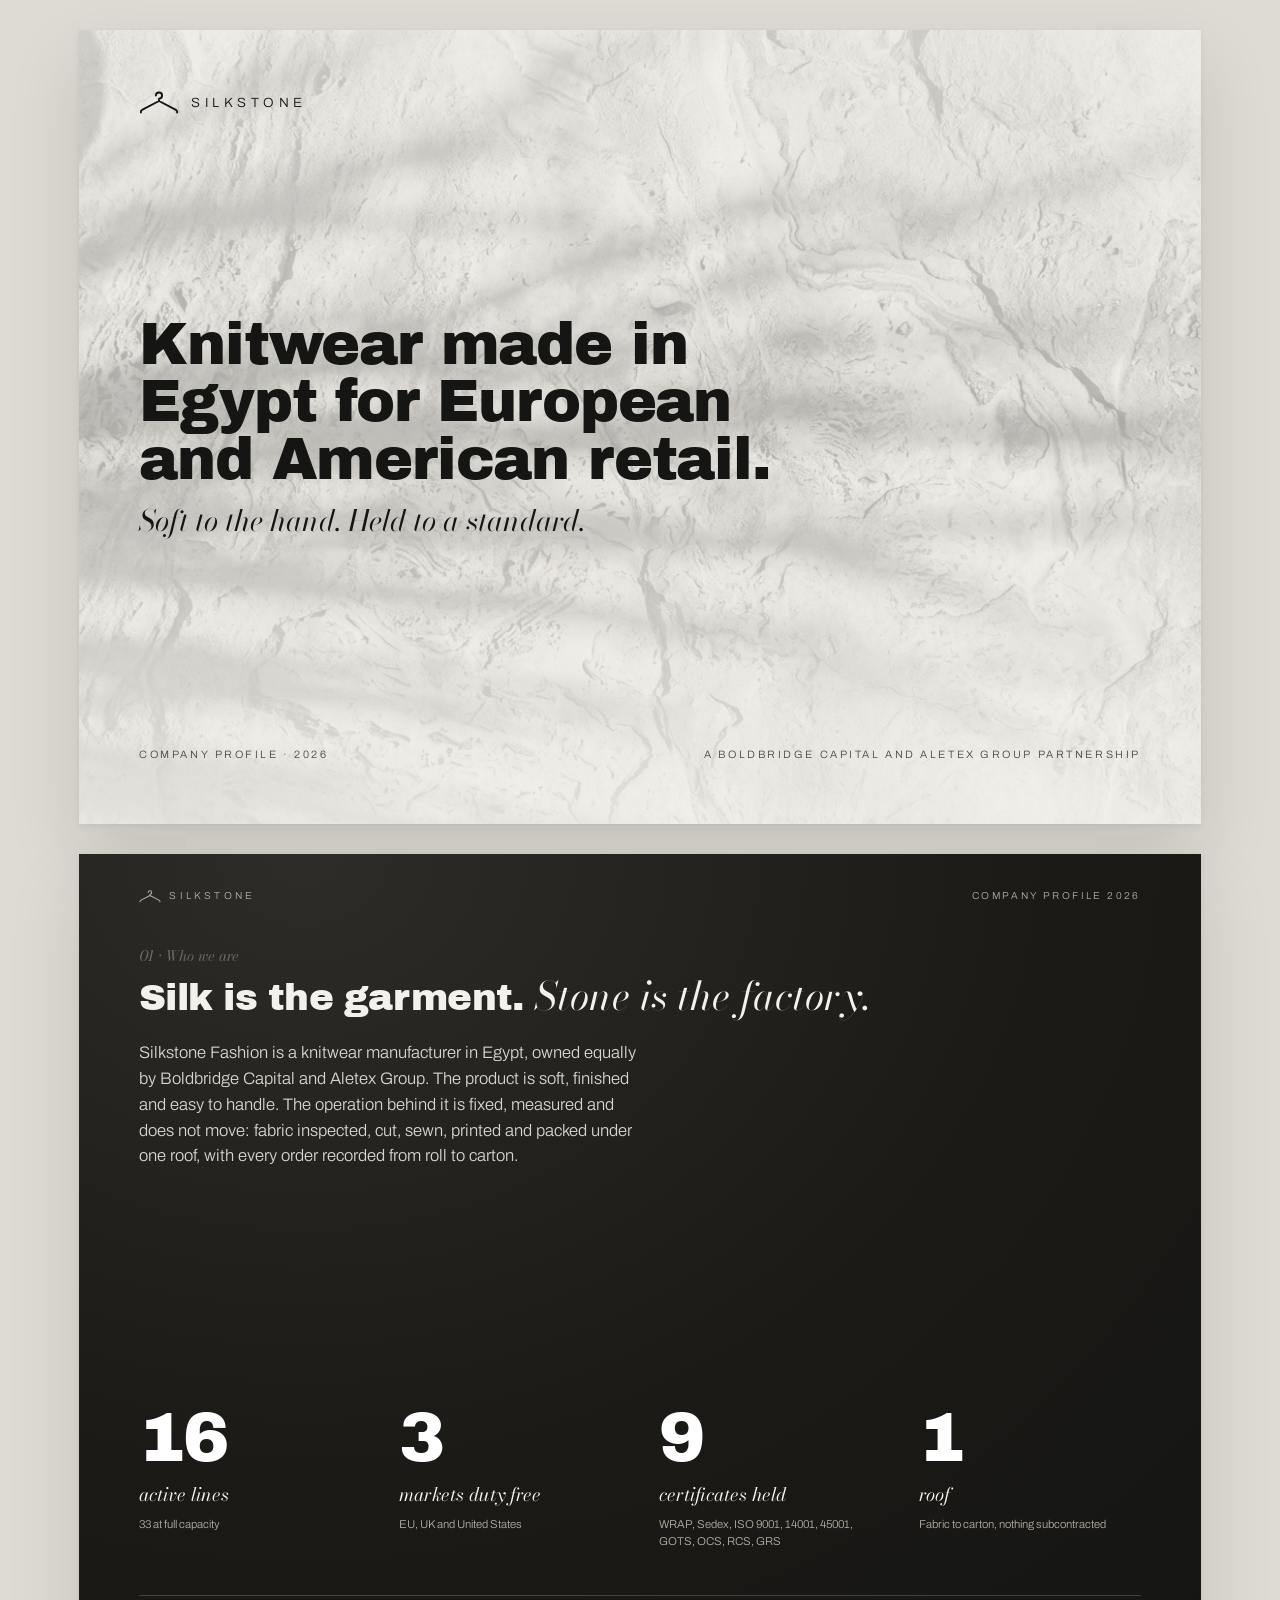
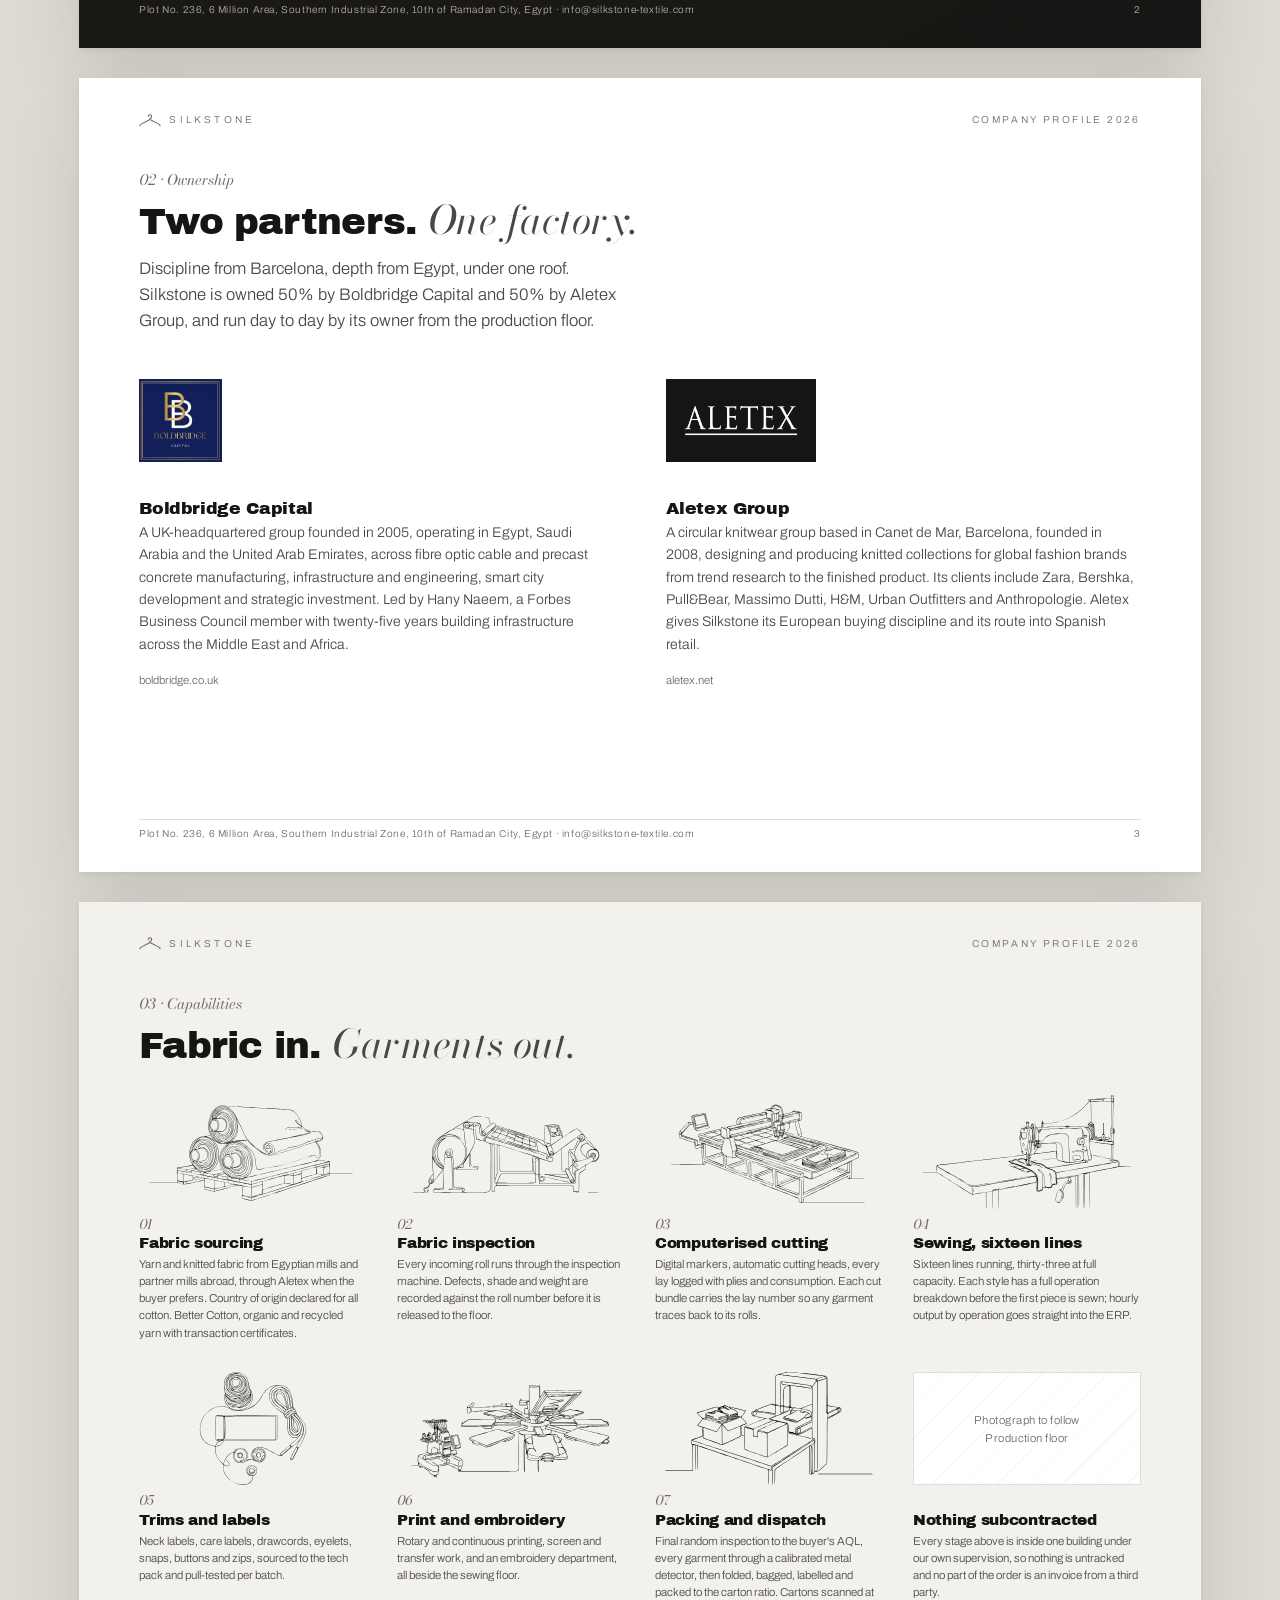
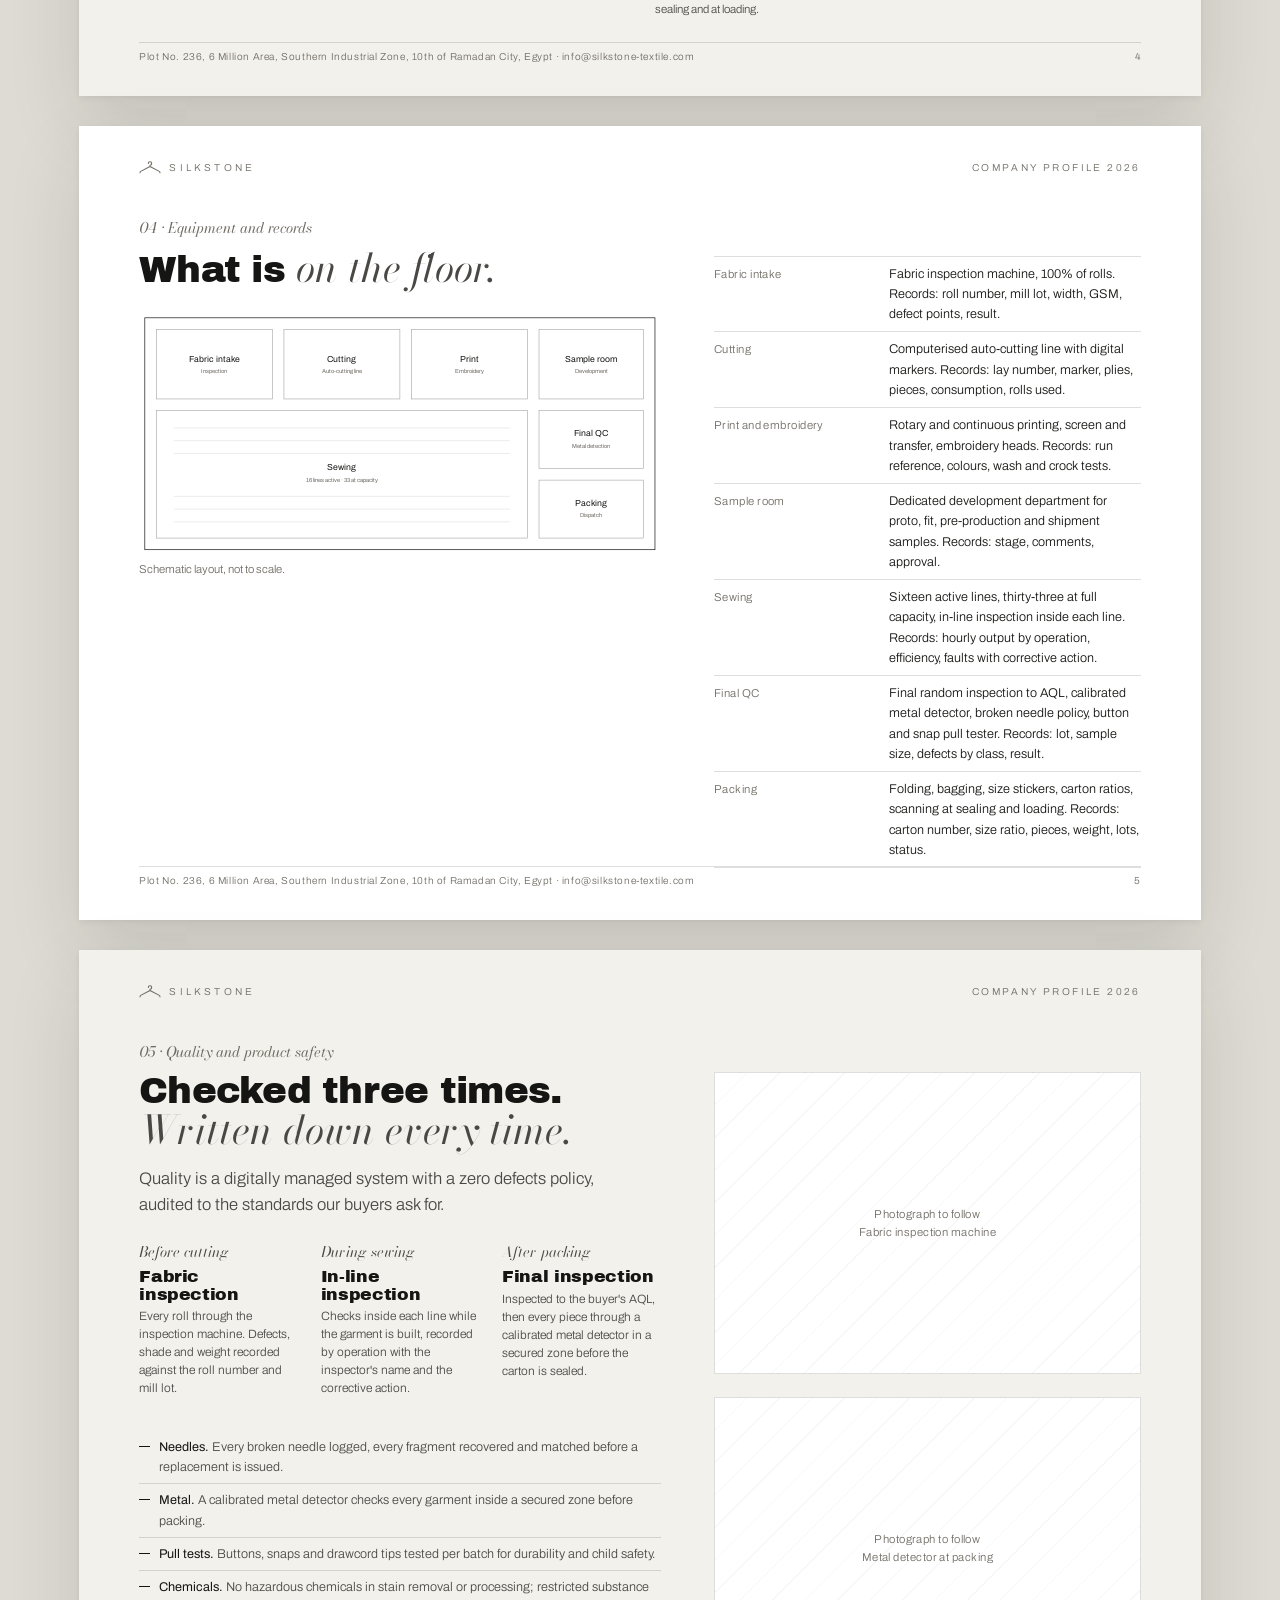
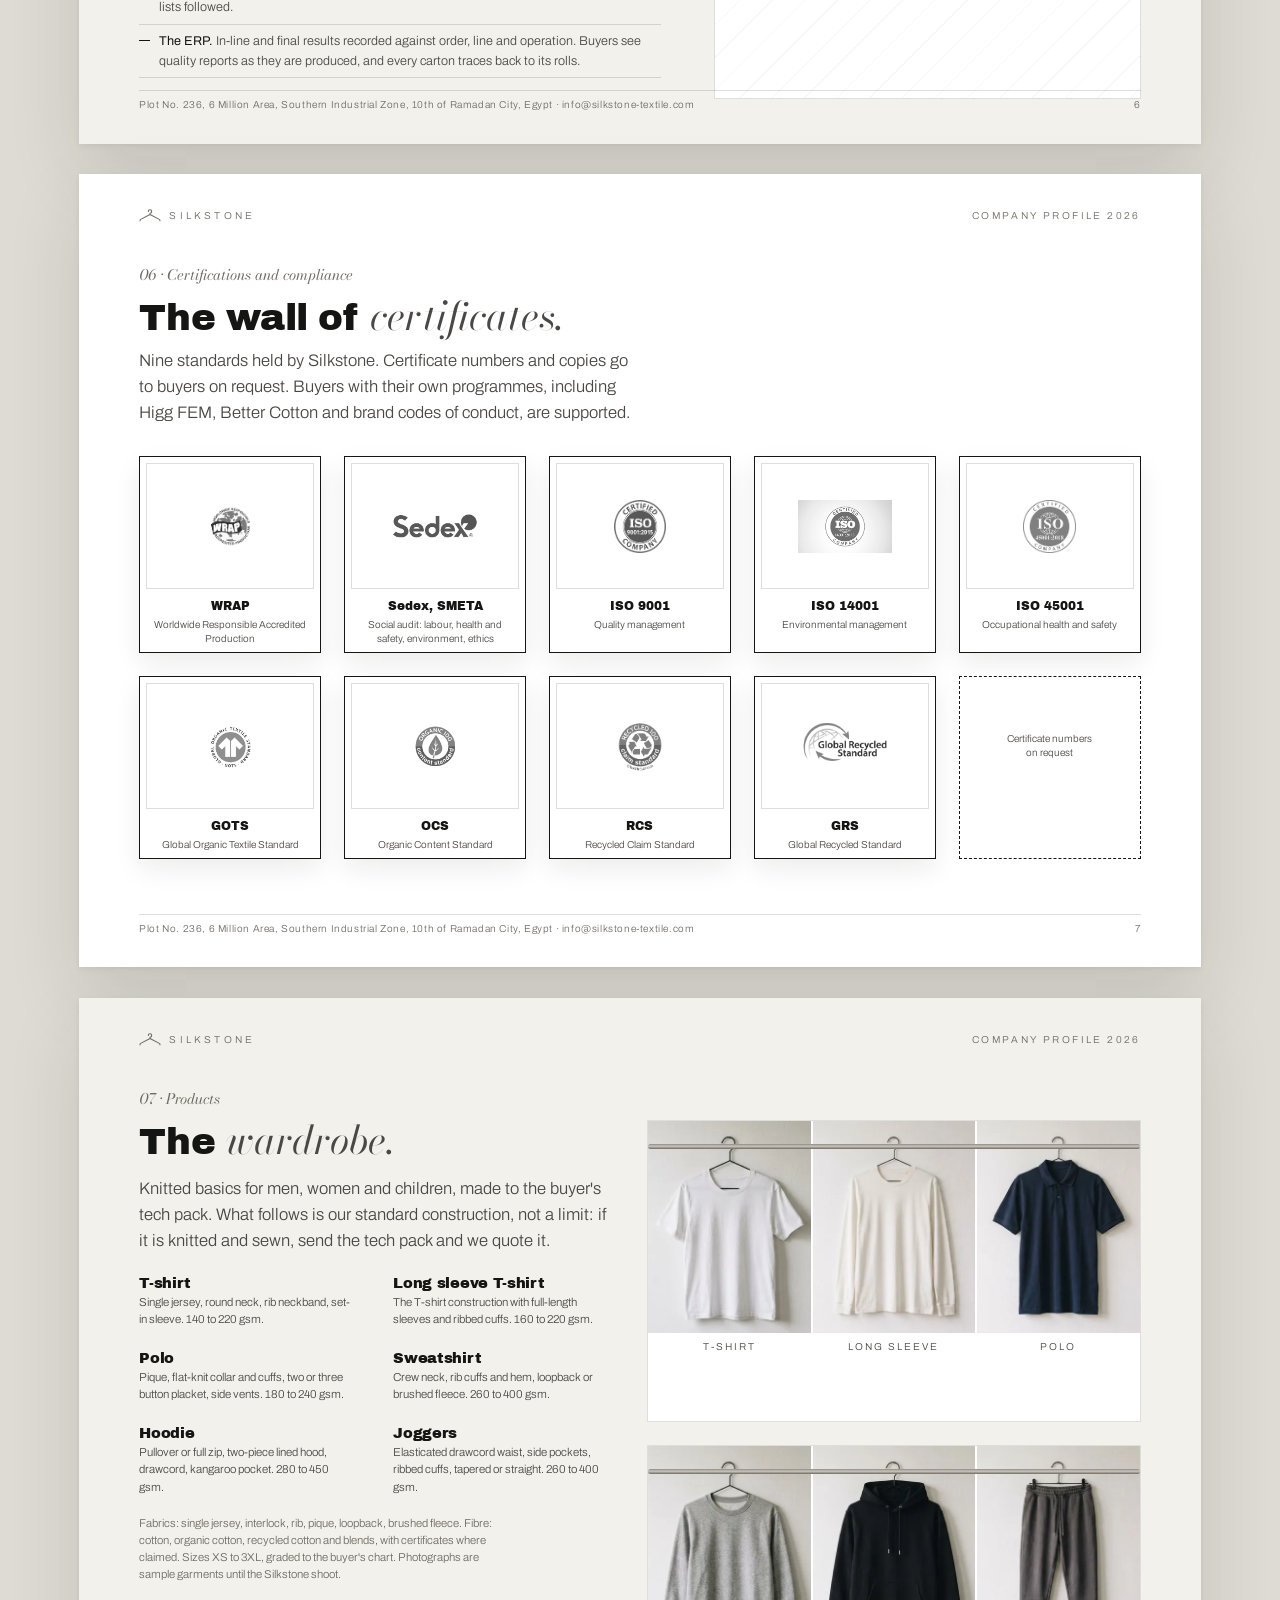
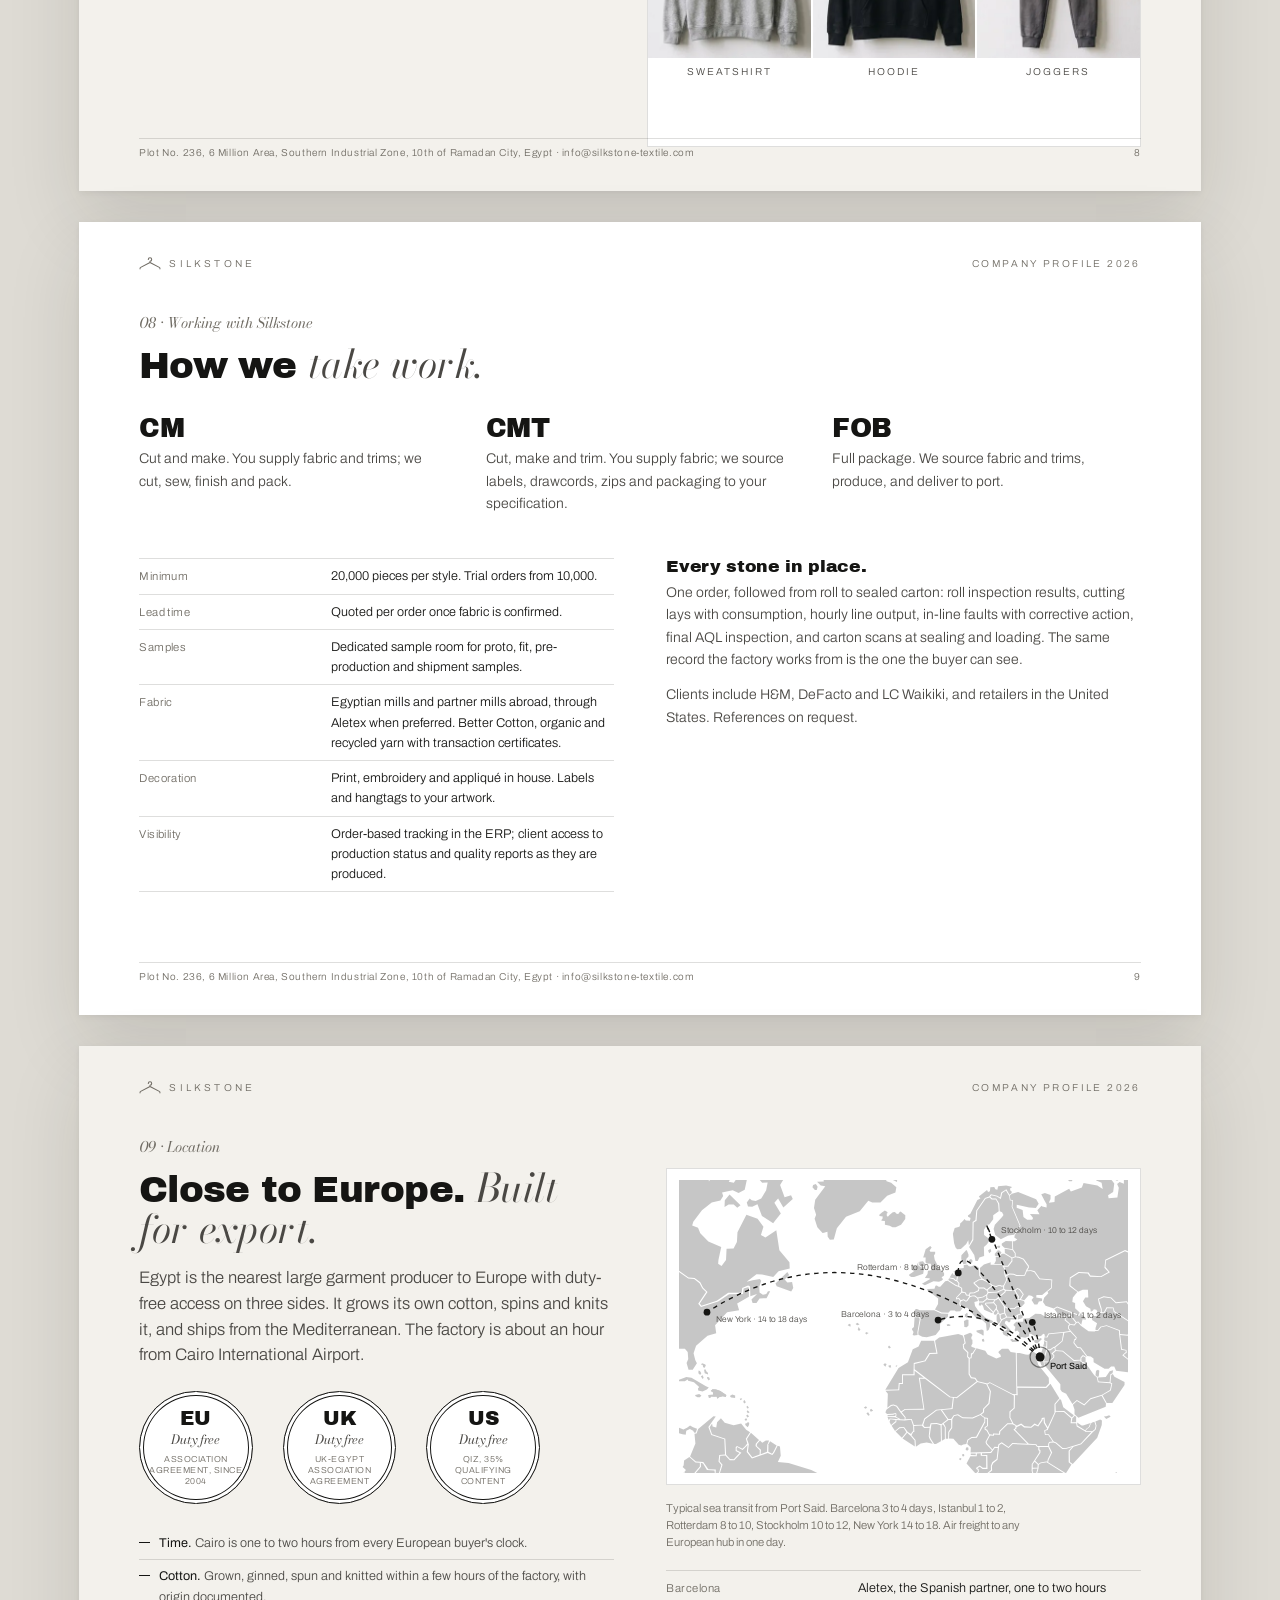
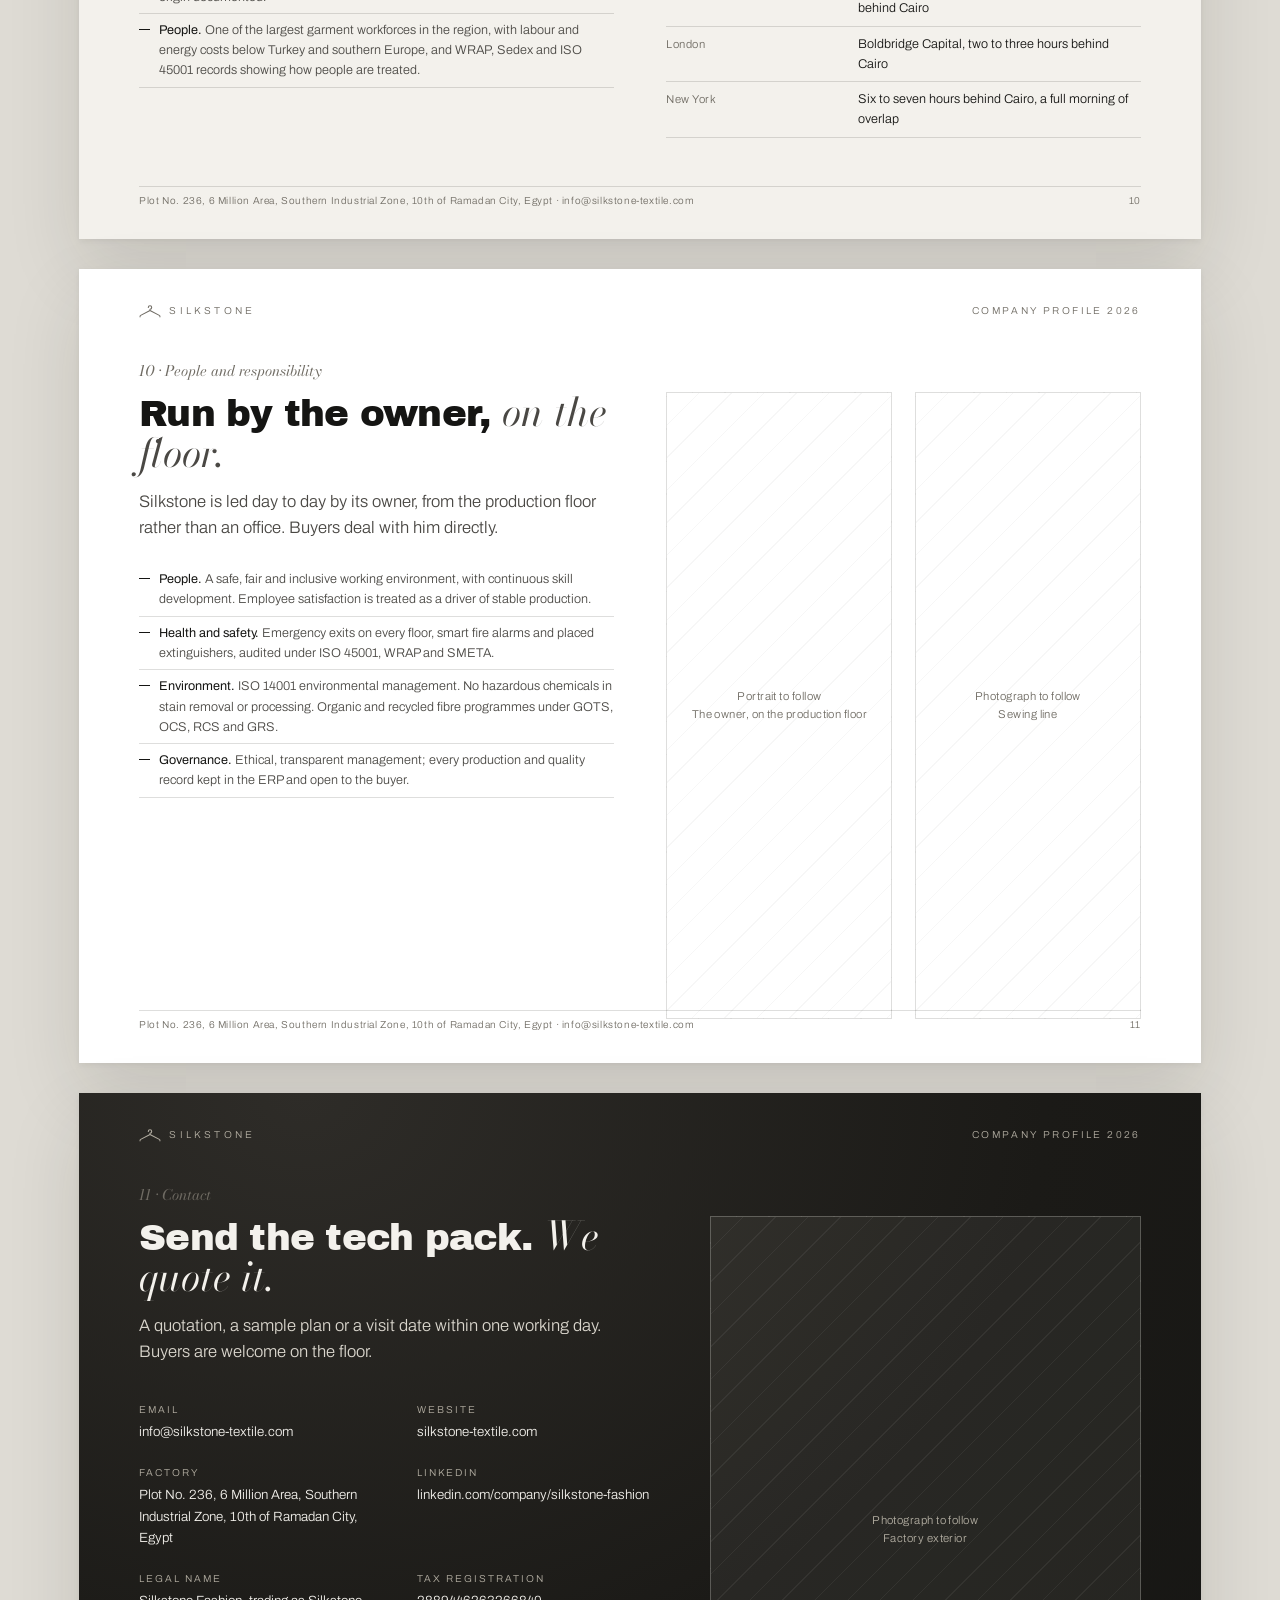
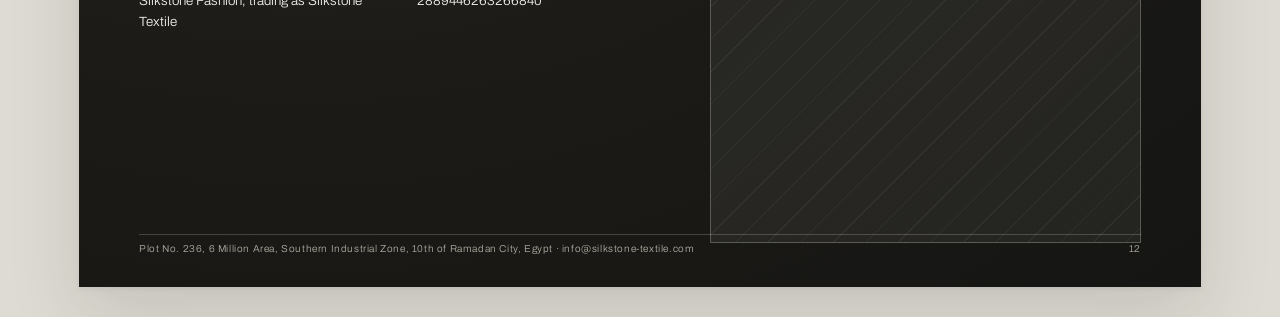
==== profile/index.html @ 9a35286c "Company profile 2026 rebuilt in the site style: twelve A4 landscape pages, HTML source and PDF Co-Au" ====
<!DOCTYPE html>
<html lang="en">
<head>
<meta charset="UTF-8">
<meta name="viewport" content="width=device-width, initial-scale=1.0">
<title>Silkstone Fashion · Company profile 2026</title>
<meta name="robots" content="noindex">
<link rel="icon" href="../assets/logos/favicon.svg" type="image/svg+xml">
<link rel="preconnect" href="https://fonts.googleapis.com">
<link rel="preconnect" href="https://fonts.gstatic.com" crossorigin>
<link href="https://fonts.googleapis.com/css2?family=Archivo+Black&family=Archivo:wght@300;400;500&family=Bodoni+Moda:ital,opsz,wght@1,6..96,400;1,6..96,500&display=swap" rel="stylesheet">
<style>
:root{--white:#FFFFFF;--bone:#F3F1EC;--sand:#E9E3D8;--ash:#6F6B63;--graphite:#4A4844;--black:#151513;--line:rgba(21,21,19,.14);--line-strong:rgba(21,21,19,.4);
  --font:"Archivo",system-ui,sans-serif;--stone:"Archivo Black","Archivo",sans-serif;--silk:"Bodoni Moda","Didot",Georgia,serif;--m:16mm}
*{box-sizing:border-box}
html,body{margin:0;background:#dedbd4;color:var(--black);font-family:var(--font);font-weight:300;font-size:10.5pt;line-height:1.6;-webkit-font-smoothing:antialiased}
.page{width:297mm;height:210mm;position:relative;overflow:hidden;background:var(--bone);margin:8mm auto;page-break-after:always;break-after:page;padding:var(--m)}
.page.white{background:var(--white)}
.page.dark{background:radial-gradient(120% 140% at 20% 0%,#2E2C28 0%,#1B1A17 55%,#151513 100%);color:var(--bone)}
@media print{html,body{background:#fff}.page{margin:0;box-shadow:none}@page{size:A4 landscape;margin:0}}
@media screen{.page{box-shadow:0 30px 70px rgba(21,21,19,.12),0 2px 6px rgba(21,21,19,.06)}}
h1,h2,h3{font-family:var(--stone);font-weight:400;margin:0;letter-spacing:-.02em;line-height:1.02}
h1{font-size:46pt;line-height:.98}
h2{font-size:28pt}
h3{font-size:13pt}
em,.silk{font-family:var(--silk);font-style:italic;font-weight:400;font-variation-settings:"opsz" 72;letter-spacing:0;color:var(--graphite)}
h1 em,h2 em{font-size:1.06em}
.dark em,.dark .silk{color:var(--bone)}
p{margin:0 0 .9em;max-width:62ch}
.lead{font-size:12.5pt;line-height:1.55;color:var(--graphite);max-width:50ch}
.muted{color:var(--graphite)}
.small{font-size:8.5pt;color:var(--ash);line-height:1.5}
.label{font-size:7.5pt;letter-spacing:.3em;text-transform:uppercase;color:var(--ash);font-weight:400}
.dark .label,.dark .small{color:#B4AFA3}
.dark p{color:#D9D5CC}
/* running head and foot */
.head{position:absolute;left:var(--m);right:var(--m);top:9mm;display:flex;justify-content:space-between;align-items:center;font-size:7.5pt;letter-spacing:.24em;text-transform:uppercase;color:var(--ash)}
.head .brand{display:flex;align-items:center;gap:8px;letter-spacing:.34em}
.head .brand svg{width:22px;height:auto;overflow:visible}
.head .brand svg path{fill:none;stroke:currentColor;stroke-width:5;stroke-linecap:round;stroke-linejoin:round}
.dark .head{color:#B4AFA3}
.foot{position:absolute;left:var(--m);right:var(--m);bottom:8mm;display:flex;justify-content:space-between;font-size:7.5pt;letter-spacing:.06em;color:var(--ash);border-top:1px solid var(--line);padding-top:6px}
.dark .foot{color:#B4AFA3;border-color:rgba(243,241,236,.2)}
.n{font-family:var(--silk);font-style:italic;font-size:11pt;color:var(--ash);display:block;margin-bottom:8px}
.body{position:absolute;left:var(--m);right:var(--m);top:24mm;bottom:20mm}
/* grids */
.two{display:grid;grid-template-columns:1fr 1fr;gap:14mm;height:100%}
.two.narrow{grid-template-columns:1.1fr .9fr}
.three{display:grid;grid-template-columns:repeat(3,1fr);gap:10mm}
.four{display:grid;grid-template-columns:repeat(4,1fr);gap:8mm}
.fig{margin:0;height:100%;display:flex;flex-direction:column}
.fig img{width:100%;flex:1;min-height:0;object-fit:cover;display:block}
.fig figcaption{font-size:8pt;color:var(--ash);margin-top:6px}
.blank{display:grid;place-items:center;text-align:center;color:var(--ash);font-size:8.5pt;letter-spacing:.04em;line-height:1.6;background:var(--white);border:1px solid var(--line);background-image:repeating-linear-gradient(135deg,transparent 0 22px,rgba(21,21,19,.035) 22px 23px)}
.rows{border-top:1px solid var(--line)}
.row{display:grid;grid-template-columns:34% 1fr;gap:8mm;padding:7px 0;border-bottom:1px solid var(--line);font-size:9.5pt}
.row .k{color:var(--ash);font-size:8.5pt;letter-spacing:.04em;padding-top:1px}
.dash{list-style:none;padding:0;margin:0}
.dash li{position:relative;padding:6px 0 6px 20px;border-bottom:1px solid var(--line);color:var(--graphite);font-size:9.5pt}
.dash li::before{content:"";position:absolute;left:0;top:15px;width:11px;height:1px;background:var(--black)}
.dash li b{color:var(--black);font-weight:400}
/* cover */
.cover{background:var(--bone) url(../assets/img/limestone-2000.webp) center/cover no-repeat}
.cover::before{content:"";position:absolute;inset:0;background:linear-gradient(180deg,rgba(243,241,236,.82),rgba(243,241,236,.7) 50%,rgba(243,241,236,.92))}
.cover .in{position:relative;height:100%;display:flex;flex-direction:column;justify-content:space-between}
.cover .brand{display:flex;align-items:center;gap:12px;font-size:10pt;letter-spacing:.34em}
.cover .brand svg{width:40px;overflow:visible}
.cover .brand svg path{fill:none;stroke:currentColor;stroke-width:5;stroke-linecap:round;stroke-linejoin:round}
.cover h1{max-width:18ch;font-size:44pt}
.cover .silk{display:block;font-size:22pt;margin-top:10px;color:var(--black)}
.cover .meta{display:flex;justify-content:space-between;align-items:flex-end;font-size:8pt;letter-spacing:.24em;text-transform:uppercase;color:var(--graphite)}
/* figures slab */
.figs{display:grid;grid-template-columns:repeat(4,1fr);gap:10mm;align-items:start}
.figs b{display:block;font-family:var(--stone);font-weight:400;font-size:52pt;line-height:1;color:var(--white);letter-spacing:-.03em}
.figs i{display:block;font-family:var(--silk);font-size:14pt;color:var(--bone);margin-top:6px}
.figs small{display:block;color:#B4AFA3;font-size:8.5pt;margin-top:6px;line-height:1.5}
/* partners */
.partner .plogo{height:26mm;display:flex;align-items:center;margin-bottom:8mm}
.partner .plogo img{height:22mm;width:auto}
.partner .plogo .darkbox{background:var(--black);height:22mm;display:flex;align-items:center;padding:0 18px}
.partner .plogo .darkbox img{height:auto;width:30mm}
/* stages */
.stages{display:grid;grid-template-columns:repeat(4,1fr);gap:8mm 8mm;height:100%;align-content:start}
.stage img{width:100%;height:30mm;object-fit:contain;display:block;margin-bottom:5px}
.stage h3{font-size:11.5pt;margin-bottom:4px}
.stage p{font-size:8.6pt;color:var(--graphite);line-height:1.5;margin:0}
.stage .num{font-family:var(--silk);font-style:italic;color:var(--ash);font-size:10pt}
/* plan */
.plan{width:100%;height:auto;display:block}
.plan .shell{fill:none;stroke:var(--black);stroke-width:1.2}
.plan rect.r{fill:var(--white);stroke:var(--line-strong);stroke-width:1}
.plan text{font-size:15px;fill:var(--black);text-anchor:middle;font-family:var(--font);font-weight:400}
.plan text.sub{font-size:10px;fill:var(--ash)}
.plan .lines line{stroke:var(--line);stroke-width:1}
/* certificates */
.frames{display:grid;grid-template-columns:repeat(5,1fr);gap:6mm}
.frame{background:var(--white);border:1px solid var(--black);padding:6px;text-align:center;box-shadow:0 10px 24px rgba(21,21,19,.08)}
.frame .mat{border:1px solid var(--line);aspect-ratio:4/3;display:grid;place-items:center;padding:10px}
.frame .mat img{max-height:14mm;max-width:70%;filter:grayscale(1);opacity:.85}
.frame b{display:block;font-family:var(--stone);font-weight:400;font-size:9pt;margin:8px 0 2px}
.frame span{display:block;font-size:7.5pt;color:var(--graphite);line-height:1.4;padding:0 4px}
/* wardrobe */
.rail{position:relative;background:var(--white);border:1px solid var(--line);padding:0}
.rail .steel{position:absolute;left:0;right:0;top:6mm;height:5px;background:linear-gradient(180deg,#8f8b84,#c9c5bd 45%,#6f6b63);border-radius:3px;z-index:2}
.rail .strip{display:grid;grid-template-columns:repeat(3,1fr);gap:2px}
.wardrobe{display:grid;grid-template-columns:1fr 1.05fr;grid-template-rows:1fr 1fr;gap:6mm 10mm;height:100%}
.wardrobe>div:first-child{grid-row:1/span 2}
.rail .strip div{text-align:center;font-size:7.5pt;letter-spacing:.2em;text-transform:uppercase;color:var(--graphite);padding-bottom:8px}
.rail .strip img{width:100%;height:56mm;object-fit:cover;object-position:50% 0;display:block;margin-bottom:6px}
.specs{display:grid;grid-template-columns:repeat(3,1fr);gap:6mm 10mm;margin-top:8mm}
.spec h3{font-size:11pt;margin-bottom:3px}
.spec p{font-size:8.6pt;color:var(--graphite);line-height:1.5;margin:0}
/* map */
.routemap{position:relative;background:var(--white);border:1px solid var(--line);padding:3mm;height:84mm}
.routemap .crop{position:relative;overflow:hidden;height:100%}
.routemap .inner{position:absolute;width:237%;left:-55%;top:-34%}
.routemap .inner img{width:100%;opacity:.22;filter:grayscale(1);display:block}
.routes{position:absolute;inset:0;width:100%;height:100%}
.routes path{fill:none;stroke:var(--black);stroke-width:1.2;stroke-dasharray:4 4}
.routes circle{fill:var(--black)}
.routes text{font-size:7.5px;fill:var(--graphite);font-family:var(--font)}
.routes .home text{font-size:8px;fill:var(--black);font-weight:500}
.routes .home .ring{fill:none;stroke:var(--black);stroke-width:1;opacity:.5}
.stamps{display:flex;gap:8mm;margin-top:6mm}
.stamp{width:30mm;aspect-ratio:1;border:1px solid var(--black);border-radius:50%;display:grid;place-content:center;text-align:center;padding:8px;box-shadow:inset 0 0 0 3px var(--white),inset 0 0 0 4px var(--black);background:var(--white)}
.stamp b{font-family:var(--stone);font-weight:400;font-size:15pt;display:block;line-height:1}
.stamp span{display:block;font-family:var(--silk);font-style:italic;font-size:9.5pt;color:var(--graphite);margin-top:2px}
.stamp small{display:block;font-size:6.5pt;letter-spacing:.06em;text-transform:uppercase;color:var(--ash);margin-top:4px;line-height:1.3}
/* contact */
.contact-grid{display:grid;grid-template-columns:1.2fr 1fr;gap:14mm;height:100%}
.facts{display:grid;grid-template-columns:1fr 1fr;gap:6mm 10mm;margin:0}
.facts dt{font-size:7.5pt;letter-spacing:.2em;text-transform:uppercase;color:var(--ash);margin-bottom:3px}
.facts dd{margin:0;font-size:10pt}
.dark .facts dt{color:#B4AFA3}
.dark .facts dd{color:var(--bone)}
</style>
</head>
<body>

<!-- 1 · Cover -->
<section class="page cover">
  <div class="in">
    <div class="brand"><svg viewBox="0 0 104 62" aria-hidden="true"><path d="M44 12 A8 8 0 1 1 52 20 L52 26 L96 49 Q100 51 99 56 M52 26 L8 49 Q4 51 5 56"/></svg>SILKSTONE</div>
    <div>
      <h1>Knitwear made in Egypt for European and American retail.</h1>
      <span class="silk">Soft to the hand. Held to a standard.</span>
    </div>
    <div class="meta"><span>Company profile · 2026</span><span>A Boldbridge Capital and Aletex Group partnership</span></div>
  </div>
</section>

<!-- 2 · Who we are, in four figures -->
<section class="page dark">
  <div class="head"><span class="brand"><svg viewBox="0 0 104 62" aria-hidden="true"><path d="M44 12 A8 8 0 1 1 52 20 L52 26 L96 49 Q100 51 99 56 M52 26 L8 49 Q4 51 5 56"/></svg>SILKSTONE</span><span>Company profile 2026</span></div>
  <div class="body">
    <span class="n">01 · Who we are</span>
    <h2>Silk is the garment. <em>Stone is the factory.</em></h2>
    <p class="lead" style="color:#D9D5CC;margin-top:6mm">Silkstone Fashion is a knitwear manufacturer in Egypt, owned equally by Boldbridge Capital and Aletex Group. The product is soft, finished and easy to handle. The operation behind it is fixed, measured and does not move: fabric inspected, cut, sewn, printed and packed under one roof, with every order recorded from roll to carton.</p>
    <div class="figs" style="position:absolute;left:0;right:0;bottom:6mm">
      <div><b>16</b><i>active lines</i><small>33 at full capacity</small></div>
      <div><b>3</b><i>markets duty free</i><small>EU, UK and United States</small></div>
      <div><b>9</b><i>certificates held</i><small>WRAP, Sedex, ISO 9001, 14001, 45001, GOTS, OCS, RCS, GRS</small></div>
      <div><b>1</b><i>roof</i><small>Fabric to carton, nothing subcontracted</small></div>
    </div>
  </div>
  <div class="foot"><span>Plot No. 236, 6 Million Area, Southern Industrial Zone, 10th of Ramadan City, Egypt · info@silkstone-textile.com</span><span>2</span></div>
</section>

<!-- 3 · Two partners -->
<section class="page white">
  <div class="head"><span class="brand"><svg viewBox="0 0 104 62" aria-hidden="true"><path d="M44 12 A8 8 0 1 1 52 20 L52 26 L96 49 Q100 51 99 56 M52 26 L8 49 Q4 51 5 56"/></svg>SILKSTONE</span><span>Company profile 2026</span></div>
  <div class="body">
    <span class="n">02 · Ownership</span>
    <h2>Two partners. <em>One factory.</em></h2>
    <p class="lead" style="margin-top:4mm">Discipline from Barcelona, depth from Egypt, under one roof. Silkstone is owned 50% by Boldbridge Capital and 50% by Aletex Group, and run day to day by its owner from the production floor.</p>
    <div class="two" style="height:auto;margin-top:10mm">
      <article class="partner">
        <div class="plogo"><img src="../assets/logos/boldbridge.jpg" alt="Boldbridge Capital"></div>
        <h3>Boldbridge Capital</h3>
        <p class="muted" style="margin-top:4px">A UK-headquartered group founded in 2005, operating in Egypt, Saudi Arabia and the United Arab Emirates, across fibre optic cable and precast concrete manufacturing, infrastructure and engineering, smart city development and strategic investment. Led by Hany Naeem, a Forbes Business Council member with twenty-five years building infrastructure across the Middle East and Africa.</p>
        <span class="small">boldbridge.co.uk</span>
      </article>
      <article class="partner">
        <div class="plogo"><span class="darkbox"><img src="../assets/logos/aletex-white.png" alt="Aletex Group"></span></div>
        <h3>Aletex Group</h3>
        <p class="muted" style="margin-top:4px">A circular knitwear group based in Canet de Mar, Barcelona, founded in 2008, designing and producing knitted collections for global fashion brands from trend research to the finished product. Its clients include Zara, Bershka, Pull&amp;Bear, Massimo Dutti, H&amp;M, Urban Outfitters and Anthropologie. Aletex gives Silkstone its European buying discipline and its route into Spanish retail.</p>
        <span class="small">aletex.net</span>
      </article>
    </div>
  </div>
  <div class="foot"><span>Plot No. 236, 6 Million Area, Southern Industrial Zone, 10th of Ramadan City, Egypt · info@silkstone-textile.com</span><span>3</span></div>
</section>

<!-- 4 · The floor: seven stages -->
<section class="page">
  <div class="head"><span class="brand"><svg viewBox="0 0 104 62" aria-hidden="true"><path d="M44 12 A8 8 0 1 1 52 20 L52 26 L96 49 Q100 51 99 56 M52 26 L8 49 Q4 51 5 56"/></svg>SILKSTONE</span><span>Company profile 2026</span></div>
  <div class="body">
    <span class="n">03 · Capabilities</span>
    <h2 style="margin-bottom:8mm">Fabric in. <em>Garments out.</em></h2>
    <div class="stages">
      <div class="stage"><img src="../assets/draw/rolls.svg" alt=""><span class="num">01</span><h3>Fabric sourcing</h3><p>Yarn and knitted fabric from Egyptian mills and partner mills abroad, through Aletex when the buyer prefers. Country of origin declared for all cotton. Better Cotton, organic and recycled yarn with transaction certificates.</p></div>
      <div class="stage"><img src="../assets/draw/inspection.svg" alt=""><span class="num">02</span><h3>Fabric inspection</h3><p>Every incoming roll runs through the inspection machine. Defects, shade and weight are recorded against the roll number before it is released to the floor.</p></div>
      <div class="stage"><img src="../assets/draw/cutting.svg" alt=""><span class="num">03</span><h3>Computerised cutting</h3><p>Digital markers, automatic cutting heads, every lay logged with plies and consumption. Each cut bundle carries the lay number so any garment traces back to its rolls.</p></div>
      <div class="stage"><img src="../assets/draw/sewing.svg" alt=""><span class="num">04</span><h3>Sewing, sixteen lines</h3><p>Sixteen lines running, thirty-three at full capacity. Each style has a full operation breakdown before the first piece is sewn; hourly output by operation goes straight into the ERP.</p></div>
      <div class="stage"><img src="../assets/draw/trims.svg" alt=""><span class="num">05</span><h3>Trims and labels</h3><p>Neck labels, care labels, drawcords, eyelets, snaps, buttons and zips, sourced to the tech pack and pull-tested per batch.</p></div>
      <div class="stage"><img src="../assets/draw/print.svg" alt=""><span class="num">06</span><h3>Print and embroidery</h3><p>Rotary and continuous printing, screen and transfer work, and an embroidery department, all beside the sewing floor.</p></div>
      <div class="stage"><img src="../assets/draw/packing.svg" alt=""><span class="num">07</span><h3>Packing and dispatch</h3><p>Final random inspection to the buyer's AQL, every garment through a calibrated metal detector, then folded, bagged, labelled and packed to the carton ratio. Cartons scanned at sealing and at loading.</p></div>
      <div class="stage"><div class="blank" style="height:30mm;margin-bottom:5px"><span>Photograph to follow<br>Production floor</span></div><span class="num">&nbsp;</span><h3>Nothing subcontracted</h3><p>Every stage above is inside one building under our own supervision, so nothing is untracked and no part of the order is an invoice from a third party.</p></div>
    </div>
  </div>
  <div class="foot"><span>Plot No. 236, 6 Million Area, Southern Industrial Zone, 10th of Ramadan City, Egypt · info@silkstone-textile.com</span><span>4</span></div>
</section>

<!-- 5 · What is on the floor -->
<section class="page white">
  <div class="head"><span class="brand"><svg viewBox="0 0 104 62" aria-hidden="true"><path d="M44 12 A8 8 0 1 1 52 20 L52 26 L96 49 Q100 51 99 56 M52 26 L8 49 Q4 51 5 56"/></svg>SILKSTONE</span><span>Company profile 2026</span></div>
  <div class="body">
    <span class="n">04 · Equipment and records</span>
    <div class="two narrow">
      <div>
        <h2 style="margin-bottom:6mm">What is <em>on the floor.</em></h2>
        <svg class="plan" viewBox="0 0 900 420" aria-label="Simplified floor plan">
          <rect x="10" y="10" width="880" height="400" class="shell"/>
          <g><rect class="r" x="30" y="30" width="200" height="120"/><text x="130" y="86">Fabric intake</text><text x="130" y="106" class="sub">Inspection</text></g>
          <g><rect class="r" x="250" y="30" width="200" height="120"/><text x="350" y="86">Cutting</text><text x="350" y="106" class="sub">Auto-cutting line</text></g>
          <g><rect class="r" x="470" y="30" width="200" height="120"/><text x="570" y="86">Print</text><text x="570" y="106" class="sub">Embroidery</text></g>
          <g><rect class="r" x="690" y="30" width="180" height="120"/><text x="780" y="86">Sample room</text><text x="780" y="106" class="sub">Development</text></g>
          <g><rect class="r" x="30" y="170" width="640" height="220"/><text x="350" y="272">Sewing</text><text x="350" y="294" class="sub">16 lines active · 33 at capacity</text>
            <g class="lines"><line x1="60" y1="200" x2="640" y2="200"/><line x1="60" y1="222" x2="640" y2="222"/><line x1="60" y1="244" x2="640" y2="244"/><line x1="60" y1="318" x2="640" y2="318"/><line x1="60" y1="340" x2="640" y2="340"/><line x1="60" y1="362" x2="640" y2="362"/></g></g>
          <g><rect class="r" x="690" y="170" width="180" height="100"/><text x="780" y="214">Final QC</text><text x="780" y="234" class="sub">Metal detection</text></g>
          <g><rect class="r" x="690" y="290" width="180" height="100"/><text x="780" y="334">Packing</text><text x="780" y="354" class="sub">Dispatch</text></g>
        </svg>
        <p class="small" style="margin-top:6px">Schematic layout, not to scale.</p>
      </div>
      <div>
        <div class="rows" style="margin-top:2mm">
          <div class="row"><div class="k">Fabric intake</div><div>Fabric inspection machine, 100% of rolls. Records: roll number, mill lot, width, GSM, defect points, result.</div></div>
          <div class="row"><div class="k">Cutting</div><div>Computerised auto-cutting line with digital markers. Records: lay number, marker, plies, pieces, consumption, rolls used.</div></div>
          <div class="row"><div class="k">Print and embroidery</div><div>Rotary and continuous printing, screen and transfer, embroidery heads. Records: run reference, colours, wash and crock tests.</div></div>
          <div class="row"><div class="k">Sample room</div><div>Dedicated development department for proto, fit, pre-production and shipment samples. Records: stage, comments, approval.</div></div>
          <div class="row"><div class="k">Sewing</div><div>Sixteen active lines, thirty-three at full capacity, in-line inspection inside each line. Records: hourly output by operation, efficiency, faults with corrective action.</div></div>
          <div class="row"><div class="k">Final QC</div><div>Final random inspection to AQL, calibrated metal detector, broken needle policy, button and snap pull tester. Records: lot, sample size, defects by class, result.</div></div>
          <div class="row"><div class="k">Packing</div><div>Folding, bagging, size stickers, carton ratios, scanning at sealing and loading. Records: carton number, size ratio, pieces, weight, lots, status.</div></div>
        </div>
      </div>
    </div>
  </div>
  <div class="foot"><span>Plot No. 236, 6 Million Area, Southern Industrial Zone, 10th of Ramadan City, Egypt · info@silkstone-textile.com</span><span>5</span></div>
</section>

<!-- 6 · Quality -->
<section class="page">
  <div class="head"><span class="brand"><svg viewBox="0 0 104 62" aria-hidden="true"><path d="M44 12 A8 8 0 1 1 52 20 L52 26 L96 49 Q100 51 99 56 M52 26 L8 49 Q4 51 5 56"/></svg>SILKSTONE</span><span>Company profile 2026</span></div>
  <div class="body">
    <span class="n">05 · Quality and product safety</span>
    <div class="two narrow">
      <div>
        <h2>Checked three times. <em>Written down every time.</em></h2>
        <p class="lead" style="margin-top:4mm">Quality is a digitally managed system with a zero defects policy, audited to the standards our buyers ask for.</p>
        <div class="three" style="margin-top:6mm;gap:6mm">
          <div><span class="silk" style="font-size:11pt">Before cutting</span><h3 style="margin:4px 0">Fabric inspection</h3><p class="small" style="color:var(--graphite);font-size:9pt">Every roll through the inspection machine. Defects, shade and weight recorded against the roll number and mill lot.</p></div>
          <div><span class="silk" style="font-size:11pt">During sewing</span><h3 style="margin:4px 0">In-line inspection</h3><p class="small" style="color:var(--graphite);font-size:9pt">Checks inside each line while the garment is built, recorded by operation with the inspector's name and the corrective action.</p></div>
          <div><span class="silk" style="font-size:11pt">After packing</span><h3 style="margin:4px 0">Final inspection</h3><p class="small" style="color:var(--graphite);font-size:9pt">Inspected to the buyer's AQL, then every piece through a calibrated metal detector in a secured zone before the carton is sealed.</p></div>
        </div>
        <ul class="dash" style="margin-top:6mm">
          <li><b>Needles.</b> Every broken needle logged, every fragment recovered and matched before a replacement is issued.</li>
          <li><b>Metal.</b> A calibrated metal detector checks every garment inside a secured zone before packing.</li>
          <li><b>Pull tests.</b> Buttons, snaps and drawcord tips tested per batch for durability and child safety.</li>
          <li><b>Chemicals.</b> No hazardous chemicals in stain removal or processing; restricted substance lists followed.</li>
          <li><b>The ERP.</b> In-line and final results recorded against order, line and operation. Buyers see quality reports as they are produced, and every carton traces back to its rolls.</li>
        </ul>
      </div>
      <div class="two" style="grid-template-columns:1fr;gap:6mm">
        <div class="blank"><span>Photograph to follow<br>Fabric inspection machine</span></div>
        <div class="blank"><span>Photograph to follow<br>Metal detector at packing</span></div>
      </div>
    </div>
  </div>
  <div class="foot"><span>Plot No. 236, 6 Million Area, Southern Industrial Zone, 10th of Ramadan City, Egypt · info@silkstone-textile.com</span><span>6</span></div>
</section>

<!-- 7 · Certificates -->
<section class="page white">
  <div class="head"><span class="brand"><svg viewBox="0 0 104 62" aria-hidden="true"><path d="M44 12 A8 8 0 1 1 52 20 L52 26 L96 49 Q100 51 99 56 M52 26 L8 49 Q4 51 5 56"/></svg>SILKSTONE</span><span>Company profile 2026</span></div>
  <div class="body">
    <span class="n">06 · Certifications and compliance</span>
    <h2>The wall of <em>certificates.</em></h2>
    <p class="lead" style="margin-top:3mm">Nine standards held by Silkstone. Certificate numbers and copies go to buyers on request. Buyers with their own programmes, including Higg FEM, Better Cotton and brand codes of conduct, are supported.</p>
    <div class="frames" style="margin-top:8mm">
      <div class="frame"><div class="mat"><img src="../assets/logos/wrap.webp" alt="WRAP"></div><b>WRAP</b><span>Worldwide Responsible Accredited Production</span></div>
      <div class="frame"><div class="mat"><img src="../assets/logos/sedex.webp" alt="Sedex"></div><b>Sedex, SMETA</b><span>Social audit: labour, health and safety, environment, ethics</span></div>
      <div class="frame"><div class="mat"><img src="../assets/logos/iso9001.webp" alt="ISO 9001"></div><b>ISO 9001</b><span>Quality management</span></div>
      <div class="frame"><div class="mat"><img src="../assets/logos/iso14001.jpg" alt="ISO 14001"></div><b>ISO 14001</b><span>Environmental management</span></div>
      <div class="frame"><div class="mat"><img src="../assets/logos/iso45001.jpg" alt="ISO 45001"></div><b>ISO 45001</b><span>Occupational health and safety</span></div>
      <div class="frame"><div class="mat"><img src="../assets/logos/gots.jpg" alt="GOTS"></div><b>GOTS</b><span>Global Organic Textile Standard</span></div>
      <div class="frame"><div class="mat"><img src="../assets/logos/ocs.png" alt="OCS"></div><b>OCS</b><span>Organic Content Standard</span></div>
      <div class="frame"><div class="mat"><img src="../assets/logos/rcs.webp" alt="RCS"></div><b>RCS</b><span>Recycled Claim Standard</span></div>
      <div class="frame"><div class="mat"><img src="../assets/logos/grs.png" alt="GRS"></div><b>GRS</b><span>Global Recycled Standard</span></div>
      <div class="frame" style="border-style:dashed;box-shadow:none"><div class="mat" style="border:0"><span class="small" style="text-align:center">Certificate numbers<br>on request</span></div><b>&nbsp;</b><span>&nbsp;</span></div>
    </div>
  </div>
  <div class="foot"><span>Plot No. 236, 6 Million Area, Southern Industrial Zone, 10th of Ramadan City, Egypt · info@silkstone-textile.com</span><span>7</span></div>
</section>

<!-- 8 · The wardrobe -->
<section class="page">
  <div class="head"><span class="brand"><svg viewBox="0 0 104 62" aria-hidden="true"><path d="M44 12 A8 8 0 1 1 52 20 L52 26 L96 49 Q100 51 99 56 M52 26 L8 49 Q4 51 5 56"/></svg>SILKSTONE</span><span>Company profile 2026</span></div>
  <div class="body">
    <span class="n">07 · Products</span>
    <div class="wardrobe">
      <div>
        <h2>The <em>wardrobe.</em></h2>
        <p class="lead" style="margin-top:4mm">Knitted basics for men, women and children, made to the buyer's tech pack. What follows is our standard construction, not a limit: if it is knitted and sewn, send the tech pack and we quote it.</p>
        <div class="specs" style="grid-template-columns:1fr 1fr;margin-top:6mm">
          <div class="spec"><h3>T-shirt</h3><p>Single jersey, round neck, rib neckband, set-in sleeve. 140 to 220 gsm.</p></div>
          <div class="spec"><h3>Long sleeve T-shirt</h3><p>The T-shirt construction with full-length sleeves and ribbed cuffs. 160 to 220 gsm.</p></div>
          <div class="spec"><h3>Polo</h3><p>Pique, flat-knit collar and cuffs, two or three button placket, side vents. 180 to 240 gsm.</p></div>
          <div class="spec"><h3>Sweatshirt</h3><p>Crew neck, rib cuffs and hem, loopback or brushed fleece. 260 to 400 gsm.</p></div>
          <div class="spec"><h3>Hoodie</h3><p>Pullover or full zip, two-piece lined hood, drawcord, kangaroo pocket. 280 to 450 gsm.</p></div>
          <div class="spec"><h3>Joggers</h3><p>Elasticated drawcord waist, side pockets, ribbed cuffs, tapered or straight. 260 to 400 gsm.</p></div>
        </div>
        <p class="small" style="margin-top:5mm">Fabrics: single jersey, interlock, rib, pique, loopback, brushed fleece. Fibre: cotton, organic cotton, recycled cotton and blends, with certificates where claimed. Sizes XS to 3XL, graded to the buyer's chart. Photographs are sample garments until the Silkstone shoot.</p>
      </div>
      <div class="rail">
        <div class="steel"></div>
        <div class="strip">
          <div><img src="../assets/img/garment-tshirt-800.webp" alt="">T-shirt</div>
          <div><img src="../assets/img/garment-longsleeve-800.webp" alt="">Long sleeve</div>
          <div><img src="../assets/img/garment-polo-800.webp" alt="">Polo</div>
        </div>
      </div>
      <div class="rail" style="grid-column:2">
        <div class="steel"></div>
        <div class="strip">
          <div><img src="../assets/img/garment-sweatshirt-800.webp" alt="">Sweatshirt</div>
          <div><img src="../assets/img/garment-hoodie-800.webp" alt="">Hoodie</div>
          <div><img src="../assets/img/garment-joggers-800.webp" alt="">Joggers</div>
        </div>
      </div>
    </div>
  </div>
  <div class="foot"><span>Plot No. 236, 6 Million Area, Southern Industrial Zone, 10th of Ramadan City, Egypt · info@silkstone-textile.com</span><span>8</span></div>
</section>

<!-- 9 · How we take work -->
<section class="page white">
  <div class="head"><span class="brand"><svg viewBox="0 0 104 62" aria-hidden="true"><path d="M44 12 A8 8 0 1 1 52 20 L52 26 L96 49 Q100 51 99 56 M52 26 L8 49 Q4 51 5 56"/></svg>SILKSTONE</span><span>Company profile 2026</span></div>
  <div class="body">
    <span class="n">08 · Working with Silkstone</span>
    <h2>How we <em>take work.</em></h2>
    <div class="three" style="margin-top:8mm">
      <div><h3 style="font-size:20pt">CM</h3><p class="muted" style="margin-top:6px">Cut and make. You supply fabric and trims; we cut, sew, finish and pack.</p></div>
      <div><h3 style="font-size:20pt">CMT</h3><p class="muted" style="margin-top:6px">Cut, make and trim. You supply fabric; we source labels, drawcords, zips and packaging to your specification.</p></div>
      <div><h3 style="font-size:20pt">FOB</h3><p class="muted" style="margin-top:6px">Full package. We source fabric and trims, produce, and deliver to port.</p></div>
    </div>
    <div class="two" style="height:auto;margin-top:8mm;align-items:start">
      <div class="rows">
        <div class="row"><div class="k">Minimum</div><div>20,000 pieces per style. Trial orders from 10,000.</div></div>
        <div class="row"><div class="k">Lead time</div><div>Quoted per order once fabric is confirmed.</div></div>
        <div class="row"><div class="k">Samples</div><div>Dedicated sample room for proto, fit, pre-production and shipment samples.</div></div>
        <div class="row"><div class="k">Fabric</div><div>Egyptian mills and partner mills abroad, through Aletex when preferred. Better Cotton, organic and recycled yarn with transaction certificates.</div></div>
        <div class="row"><div class="k">Decoration</div><div>Print, embroidery and appliqué in house. Labels and hangtags to your artwork.</div></div>
        <div class="row"><div class="k">Visibility</div><div>Order-based tracking in the ERP; client access to production status and quality reports as they are produced.</div></div>
      </div>
      <div>
        <h3>Every stone in place.</h3>
        <p class="muted" style="margin-top:6px">One order, followed from roll to sealed carton: roll inspection results, cutting lays with consumption, hourly line output, in-line faults with corrective action, final AQL inspection, and carton scans at sealing and loading. The same record the factory works from is the one the buyer can see.</p>
        <p class="muted">Clients include H&amp;M, DeFacto and LC Waikiki, and retailers in the United States. References on request.</p>
      </div>
    </div>
  </div>
  <div class="foot"><span>Plot No. 236, 6 Million Area, Southern Industrial Zone, 10th of Ramadan City, Egypt · info@silkstone-textile.com</span><span>9</span></div>
</section>

<!-- 10 · Egypt -->
<section class="page">
  <div class="head"><span class="brand"><svg viewBox="0 0 104 62" aria-hidden="true"><path d="M44 12 A8 8 0 1 1 52 20 L52 26 L96 49 Q100 51 99 56 M52 26 L8 49 Q4 51 5 56"/></svg>SILKSTONE</span><span>Company profile 2026</span></div>
  <div class="body">
    <span class="n">09 · Location</span>
    <div class="two">
      <div>
        <h2>Close to Europe. <em>Built for export.</em></h2>
        <p class="lead" style="margin-top:4mm">Egypt is the nearest large garment producer to Europe with duty-free access on three sides. It grows its own cotton, spins and knits it, and ships from the Mediterranean. The factory is about an hour from Cairo International Airport.</p>
        <div class="stamps">
          <div class="stamp"><b>EU</b><span>Duty free</span><small>Association Agreement, since 2004</small></div>
          <div class="stamp"><b>UK</b><span>Duty free</span><small>UK-Egypt Association Agreement</small></div>
          <div class="stamp"><b>US</b><span>Duty free</span><small>QIZ, 35% qualifying content</small></div>
        </div>
        <ul class="dash" style="margin-top:6mm">
          <li><b>Time.</b> Cairo is one to two hours from every European buyer's clock.</li>
          <li><b>Cotton.</b> Grown, ginned, spun and knitted within a few hours of the factory, with origin documented.</li>
          <li><b>People.</b> One of the largest garment workforces in the region, with labour and energy costs below Turkey and southern Europe, and WRAP, Sedex and ISO 45001 records showing how people are treated.</li>
        </ul>
      </div>
      <div>
      <div class="routemap"><div class="crop"><div class="inner">
        <img src="../assets/img/world.svg" alt="">
        <svg class="routes" viewBox="0 0 950 620">
          <g><path d="M543 247 Q500 200 452 214"/><circle cx="452" cy="214" r="3"/><text x="444" y="211" text-anchor="end">Barcelona · 3 to 4 days</text></g>
          <g><path d="M543 247 Q542 230 536 216"/><circle cx="536" cy="216" r="3"/><text x="546" y="212">Istanbul · 1 to 2 days</text></g>
          <g><path d="M543 247 Q470 130 470 172"/><circle cx="470" cy="172" r="3"/><text x="462" y="169" text-anchor="end">Rotterdam · 8 to 10 days</text></g>
          <g><path d="M543 247 Q480 90 500 142"/><circle cx="500" cy="142" r="3"/><text x="508" y="136">Stockholm · 10 to 12 days</text></g>
          <g><path d="M543 247 Q380 120 246 207"/><circle cx="246" cy="207" r="3"/><text x="254" y="216">New York · 14 to 18 days</text></g>
          <g class="home"><circle cx="543" cy="247" r="4"/><circle cx="543" cy="247" r="9" class="ring"/><text x="552" y="258">Port Said</text></g>
        </svg>
      </div></div></div>
      <p class="small" style="margin-top:4mm">Typical sea transit from Port Said. Barcelona 3 to 4 days, Istanbul 1 to 2, Rotterdam 8 to 10, Stockholm 10 to 12, New York 14 to 18. Air freight to any European hub in one day.</p>
      <div class="rows" style="margin-top:5mm"><div class="row"><div class="k">Barcelona</div><div>Aletex, the Spanish partner, one to two hours behind Cairo</div></div><div class="row"><div class="k">London</div><div>Boldbridge Capital, two to three hours behind Cairo</div></div><div class="row"><div class="k">New York</div><div>Six to seven hours behind Cairo, a full morning of overlap</div></div></div>
      </div>
    </div>
  </div>
  <div class="foot"><span>Plot No. 236, 6 Million Area, Southern Industrial Zone, 10th of Ramadan City, Egypt · info@silkstone-textile.com</span><span>10</span></div>
</section>

<!-- 11 · People and responsibility -->
<section class="page white">
  <div class="head"><span class="brand"><svg viewBox="0 0 104 62" aria-hidden="true"><path d="M44 12 A8 8 0 1 1 52 20 L52 26 L96 49 Q100 51 99 56 M52 26 L8 49 Q4 51 5 56"/></svg>SILKSTONE</span><span>Company profile 2026</span></div>
  <div class="body">
    <span class="n">10 · People and responsibility</span>
    <div class="two">
      <div>
        <h2>Run by the owner, <em>on the floor.</em></h2>
        <p class="lead" style="margin-top:4mm">Silkstone is led day to day by its owner, from the production floor rather than an office. Buyers deal with him directly.</p>
        <ul class="dash" style="margin-top:6mm">
          <li><b>People.</b> A safe, fair and inclusive working environment, with continuous skill development. Employee satisfaction is treated as a driver of stable production.</li>
          <li><b>Health and safety.</b> Emergency exits on every floor, smart fire alarms and placed extinguishers, audited under ISO 45001, WRAP and SMETA.</li>
          <li><b>Environment.</b> ISO 14001 environmental management. No hazardous chemicals in stain removal or processing. Organic and recycled fibre programmes under GOTS, OCS, RCS and GRS.</li>
          <li><b>Governance.</b> Ethical, transparent management; every production and quality record kept in the ERP and open to the buyer.</li>
        </ul>
      </div>
      <div class="two" style="grid-template-columns:1fr 1fr;gap:6mm">
        <div class="blank"><span>Portrait to follow<br>The owner, on the production floor</span></div>
        <div class="blank"><span>Photograph to follow<br>Sewing line</span></div>
      </div>
    </div>
  </div>
  <div class="foot"><span>Plot No. 236, 6 Million Area, Southern Industrial Zone, 10th of Ramadan City, Egypt · info@silkstone-textile.com</span><span>11</span></div>
</section>

<!-- 12 · Contact -->
<section class="page dark">
  <div class="head"><span class="brand"><svg viewBox="0 0 104 62" aria-hidden="true"><path d="M44 12 A8 8 0 1 1 52 20 L52 26 L96 49 Q100 51 99 56 M52 26 L8 49 Q4 51 5 56"/></svg>SILKSTONE</span><span>Company profile 2026</span></div>
  <div class="body">
    <span class="n">11 · Contact</span>
    <div class="contact-grid">
      <div>
        <h2>Send the tech pack. <em>We quote it.</em></h2>
        <p class="lead" style="color:#D9D5CC;margin-top:4mm">A quotation, a sample plan or a visit date within one working day. Buyers are welcome on the floor.</p>
        <dl class="facts" style="margin-top:10mm">
          <div><dt>Email</dt><dd>info@silkstone-textile.com</dd></div>
          <div><dt>Website</dt><dd>silkstone-textile.com</dd></div>
          <div><dt>Factory</dt><dd>Plot No. 236, 6 Million Area, Southern Industrial Zone, 10th of Ramadan City, Egypt</dd></div>
          <div><dt>LinkedIn</dt><dd>linkedin.com/company/silkstone-fashion</dd></div>
          <div><dt>Legal name</dt><dd>Silkstone Fashion, trading as Silkstone Textile</dd></div>
          <div><dt>Tax registration</dt><dd>2889446263266840</dd></div>
        </dl>
      </div>
      <div class="blank" style="background:rgba(243,241,236,.06);border-color:rgba(243,241,236,.25);color:#B4AFA3;background-image:repeating-linear-gradient(135deg,transparent 0 22px,rgba(243,241,236,.06) 22px 23px)"><span>Photograph to follow<br>Factory exterior</span></div>
    </div>
  </div>
  <div class="foot"><span>Plot No. 236, 6 Million Area, Southern Industrial Zone, 10th of Ramadan City, Egypt · info@silkstone-textile.com</span><span>12</span></div>
</section>

</body>
</html>
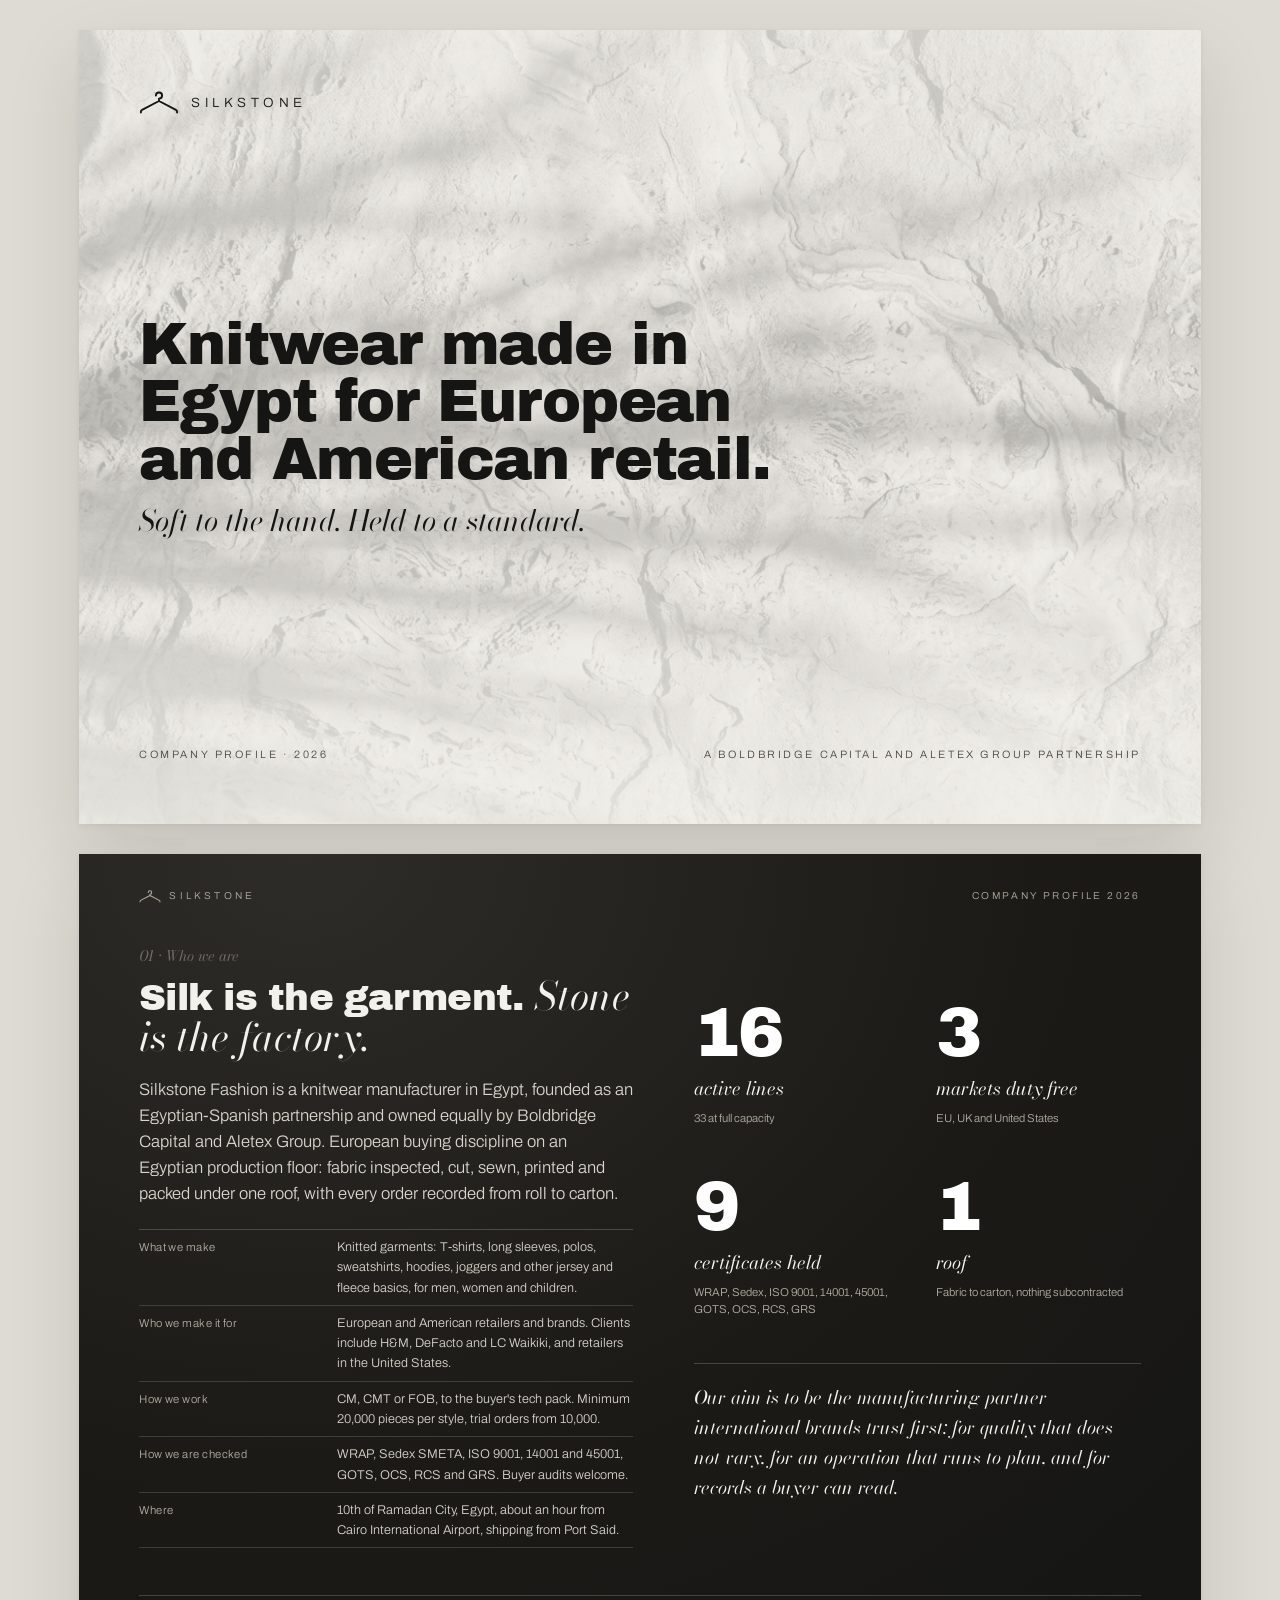
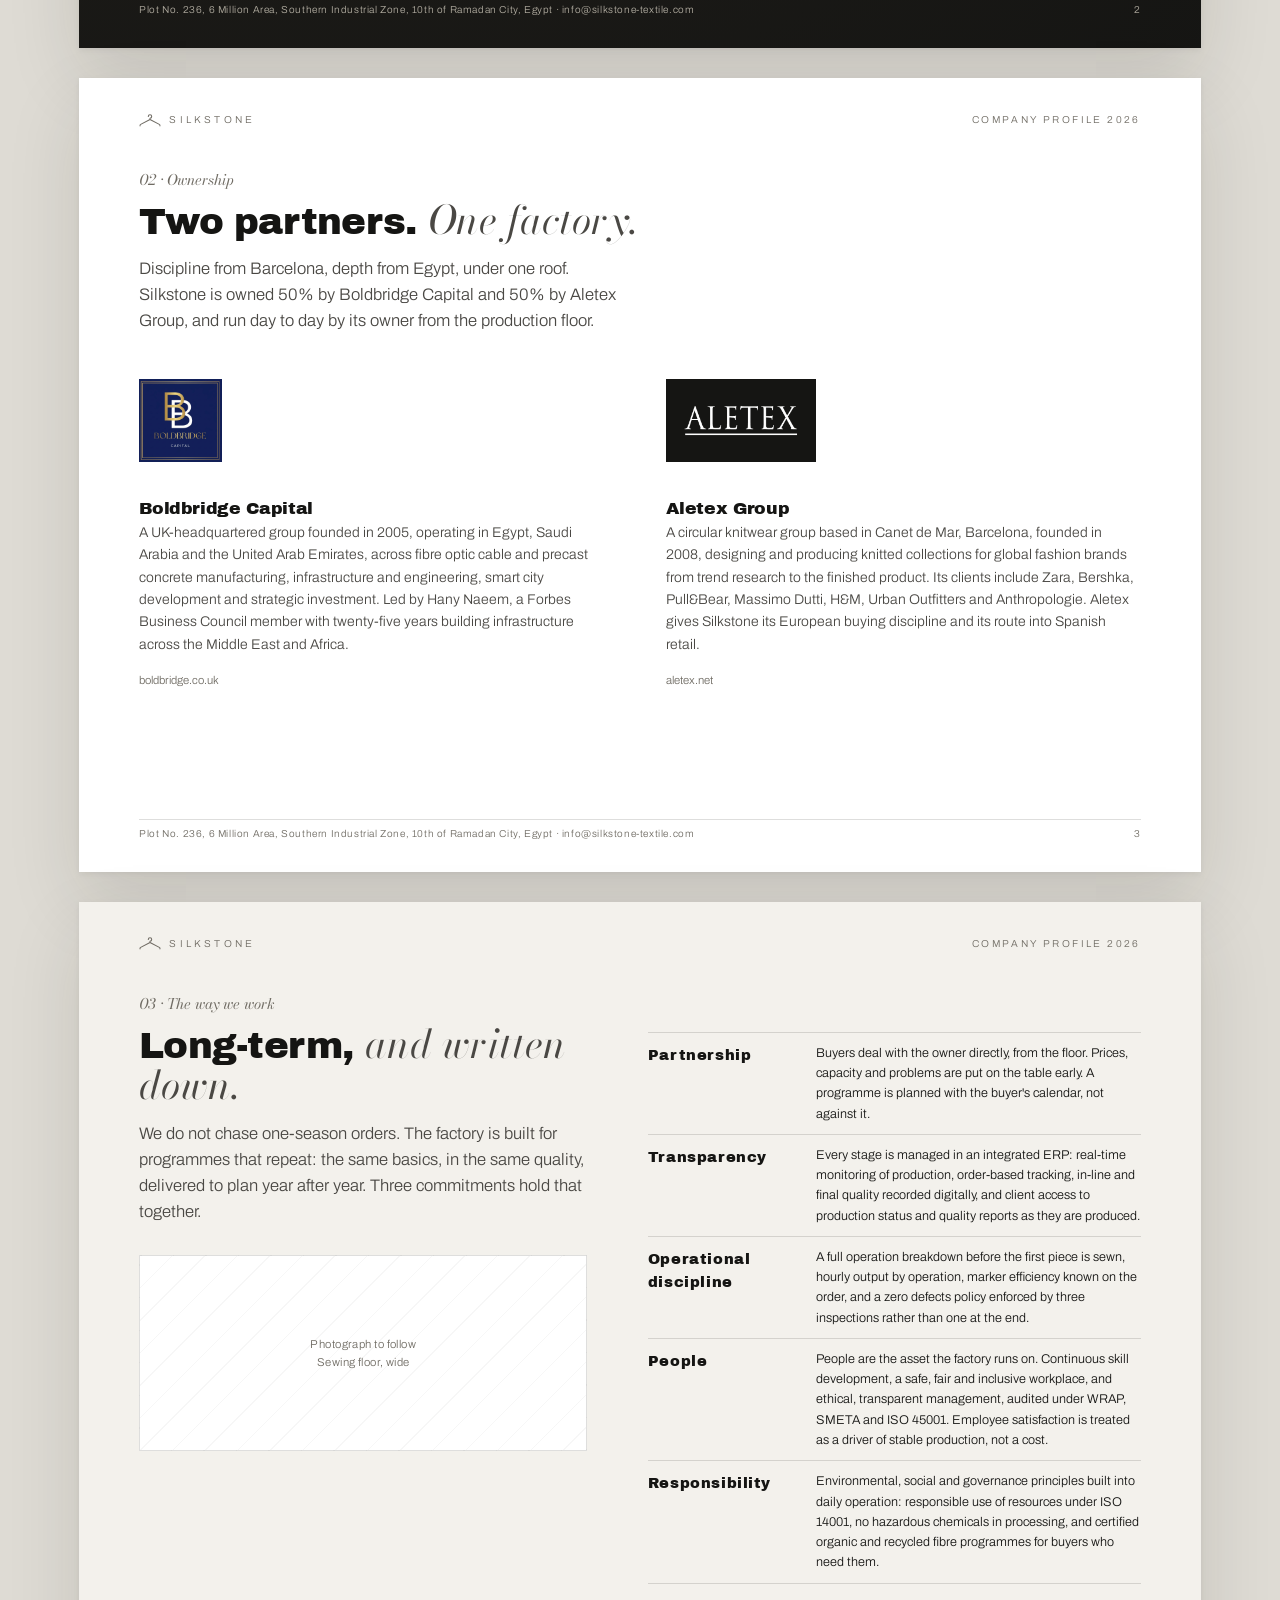
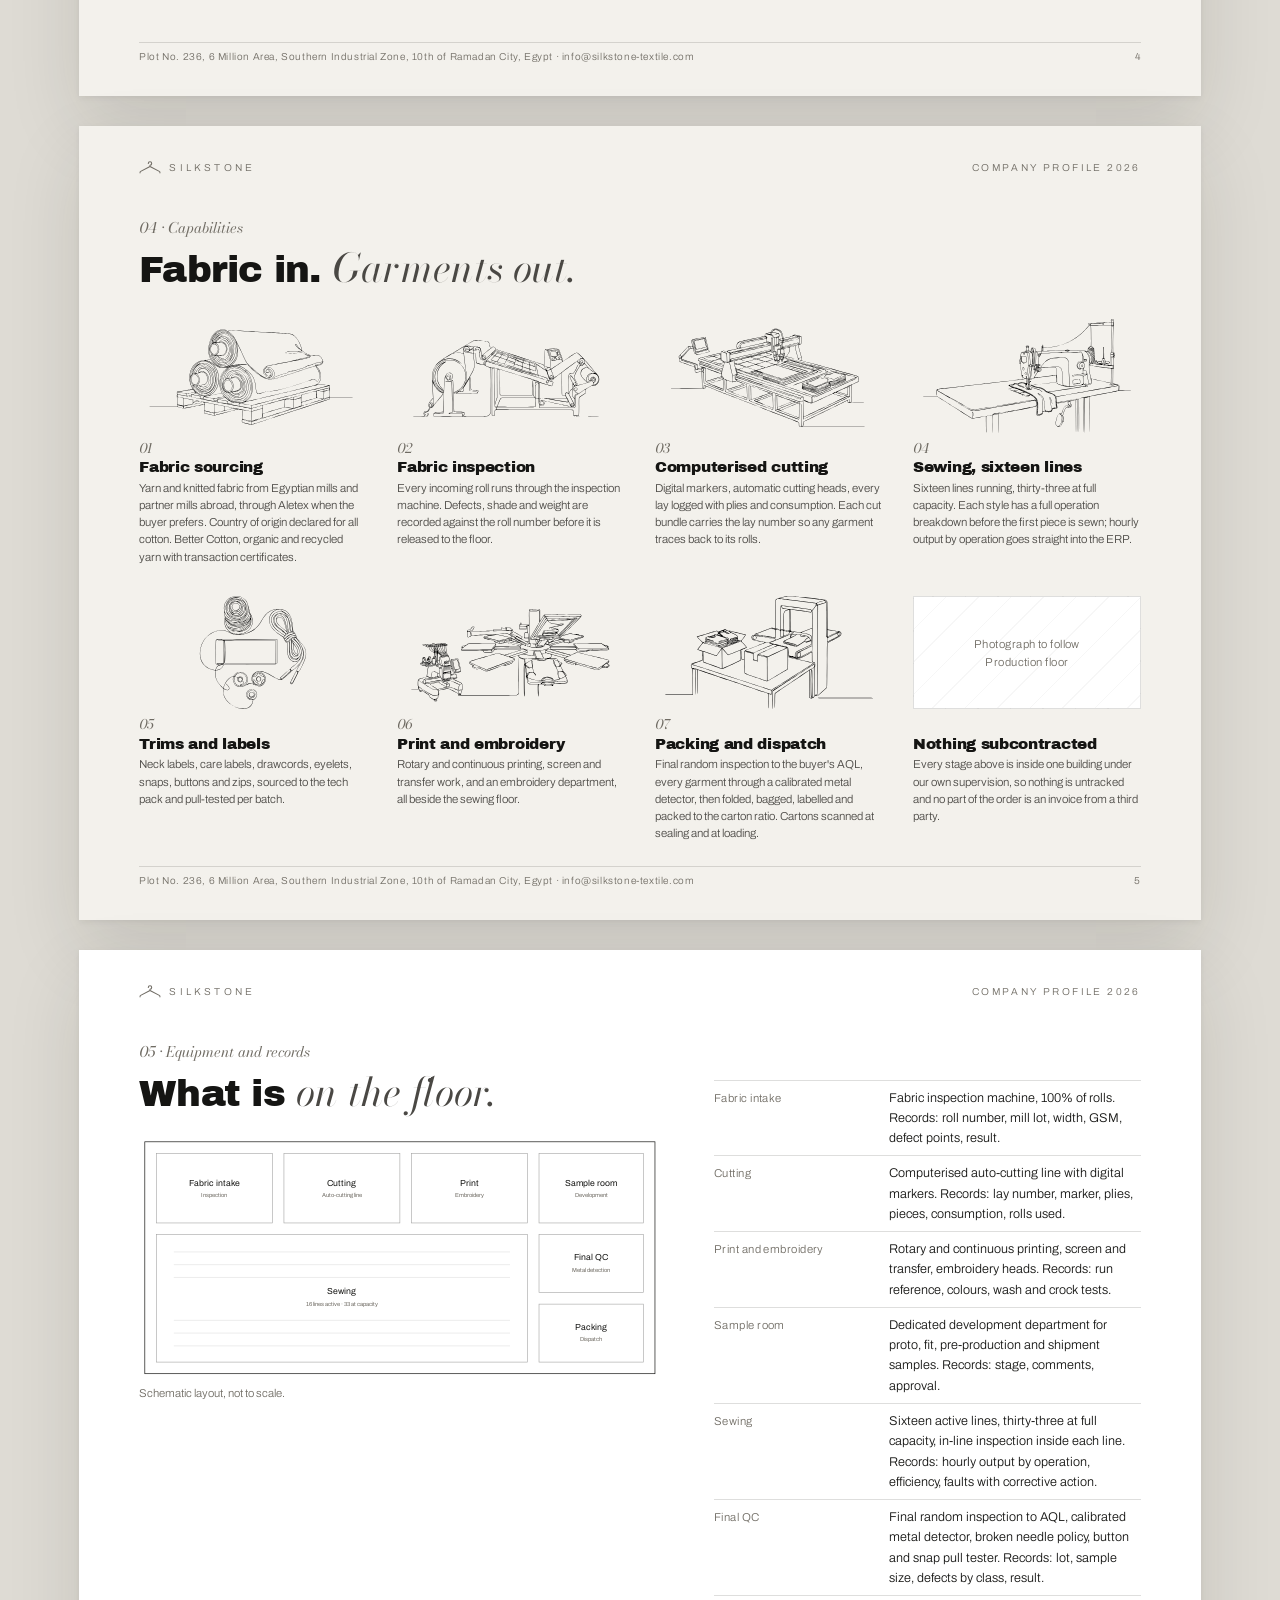
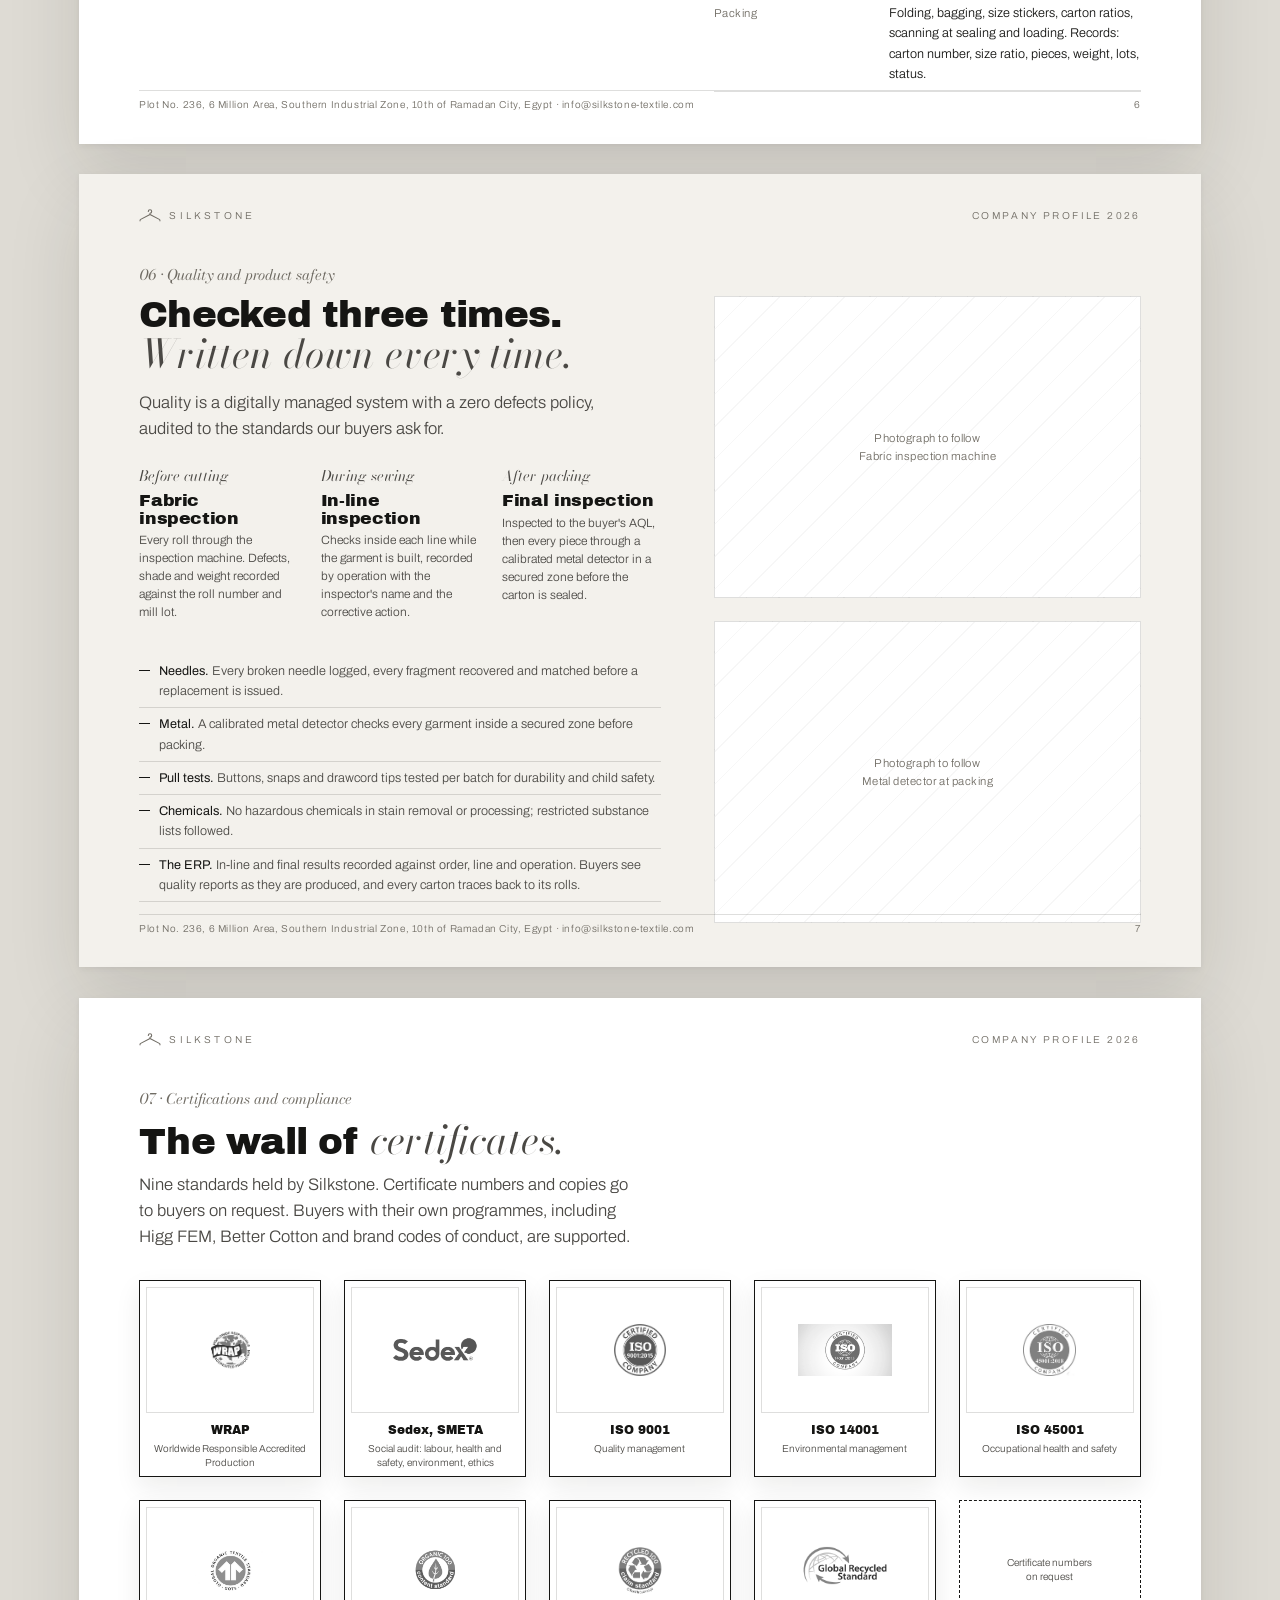
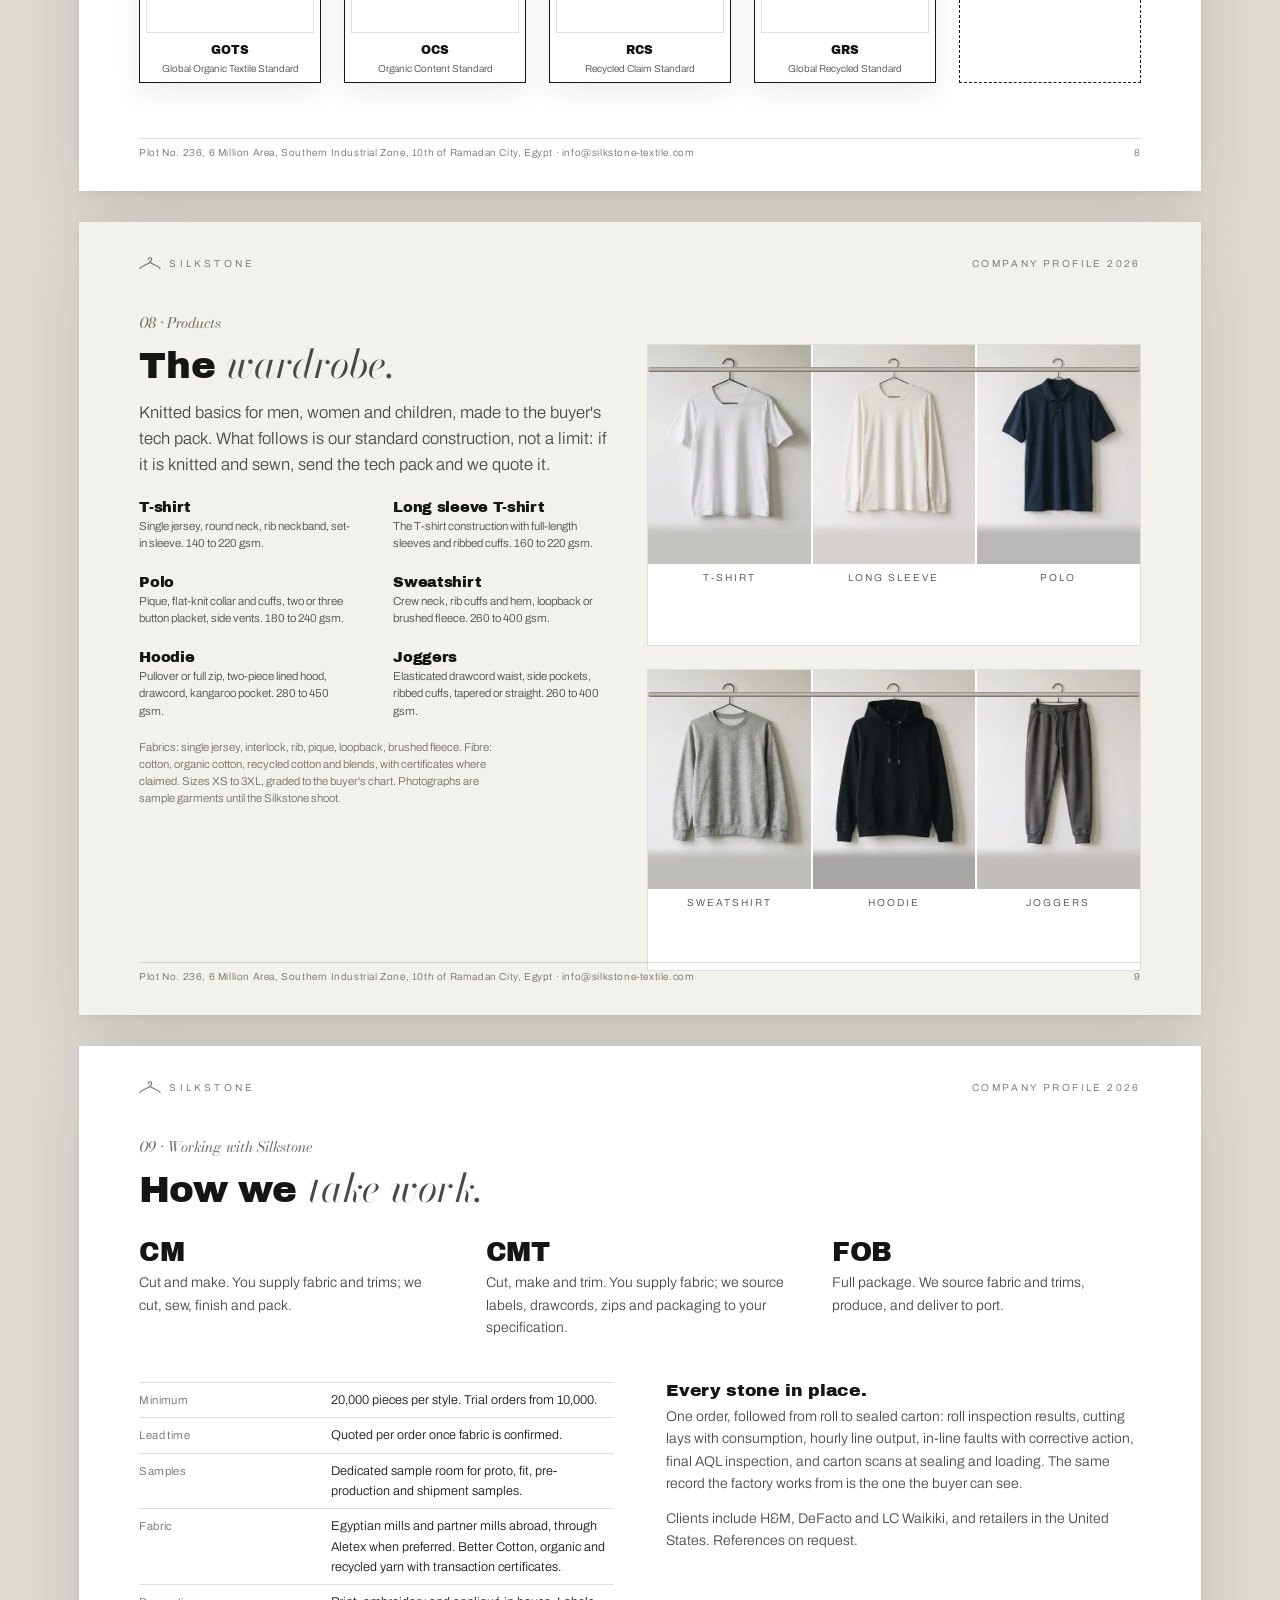
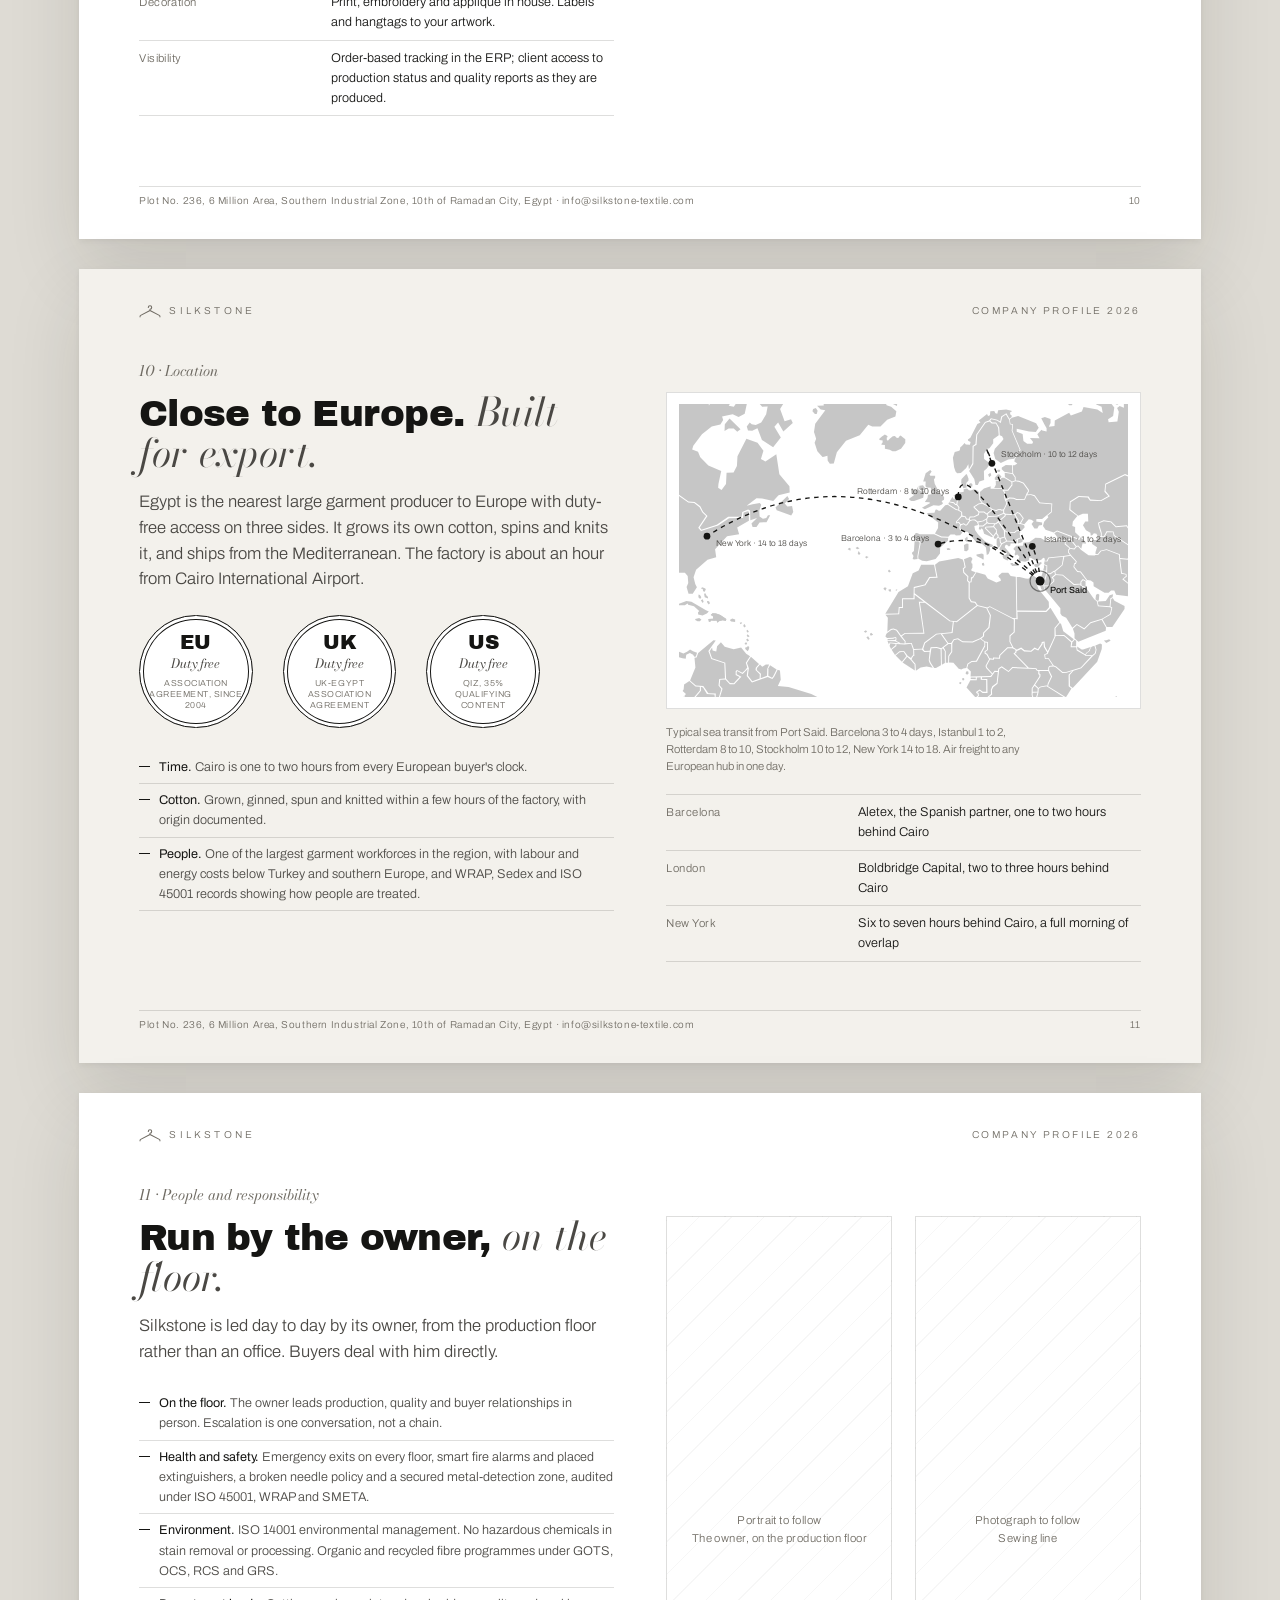
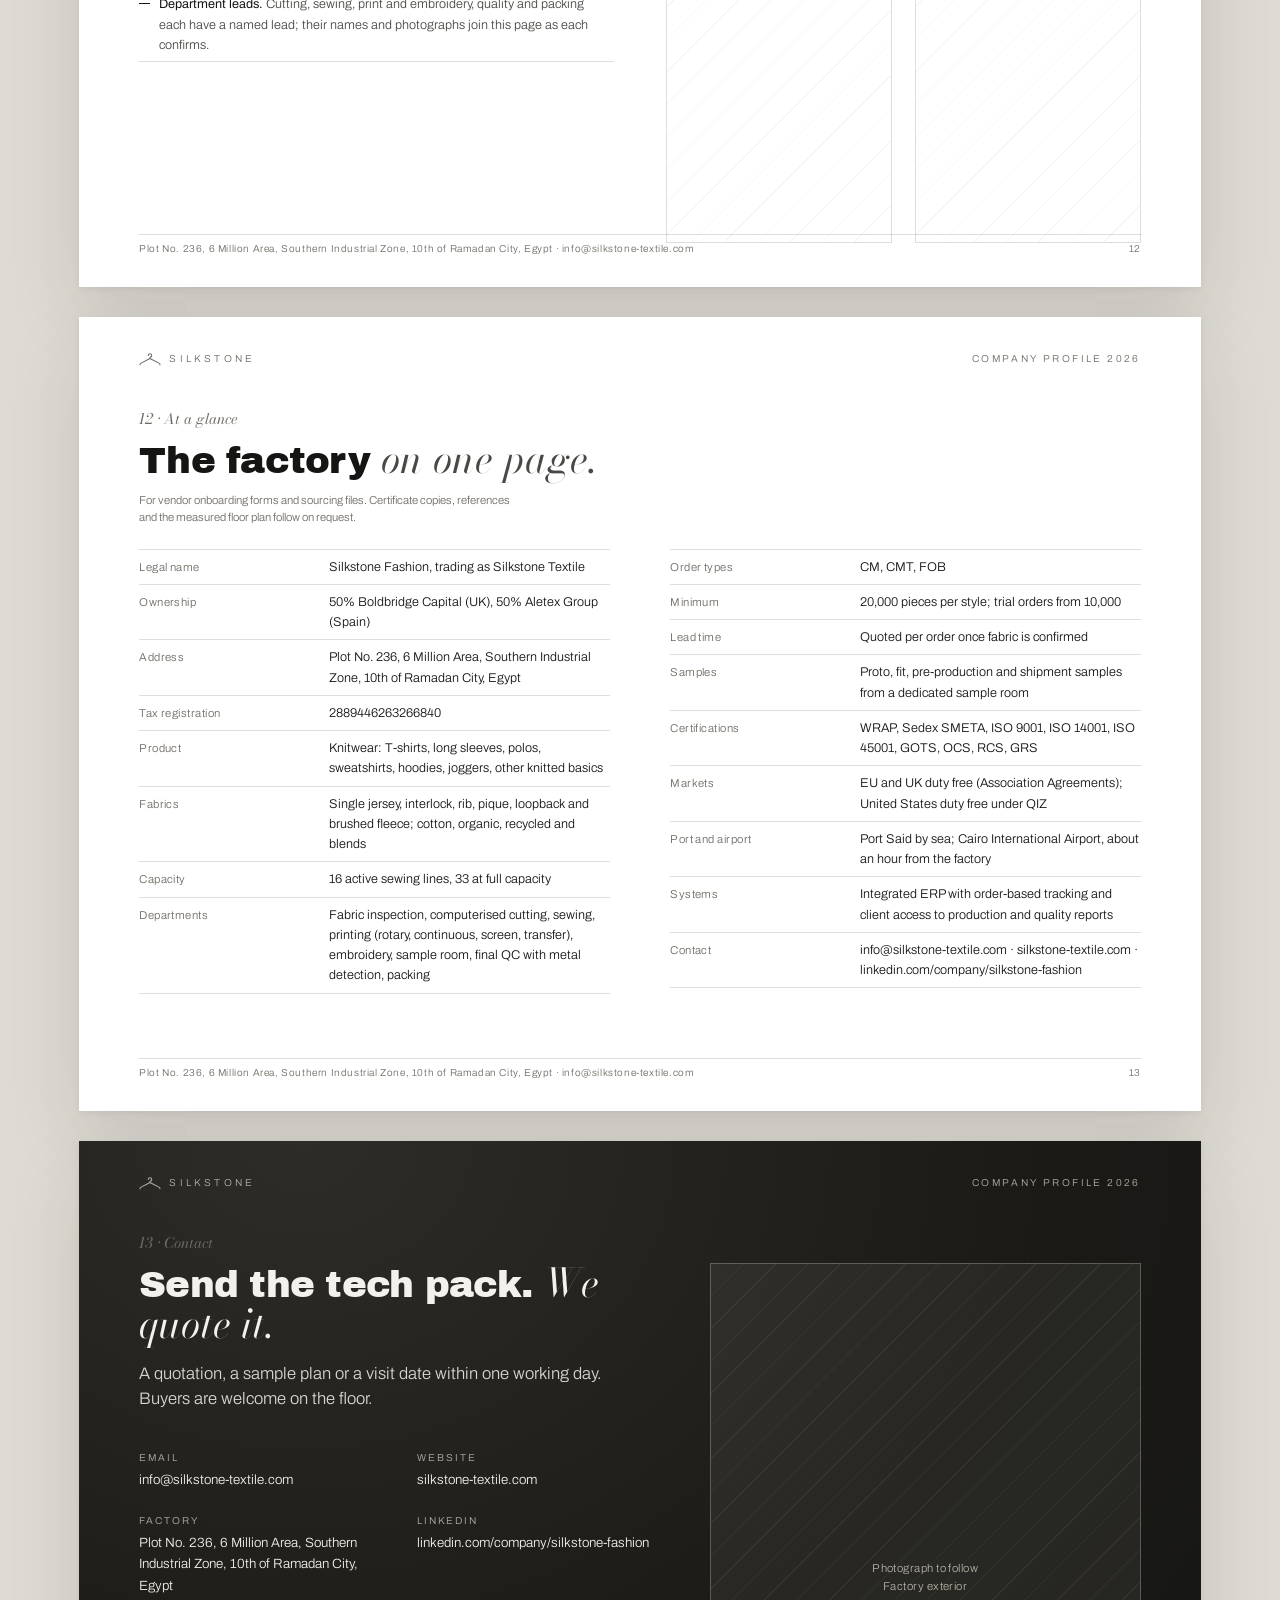
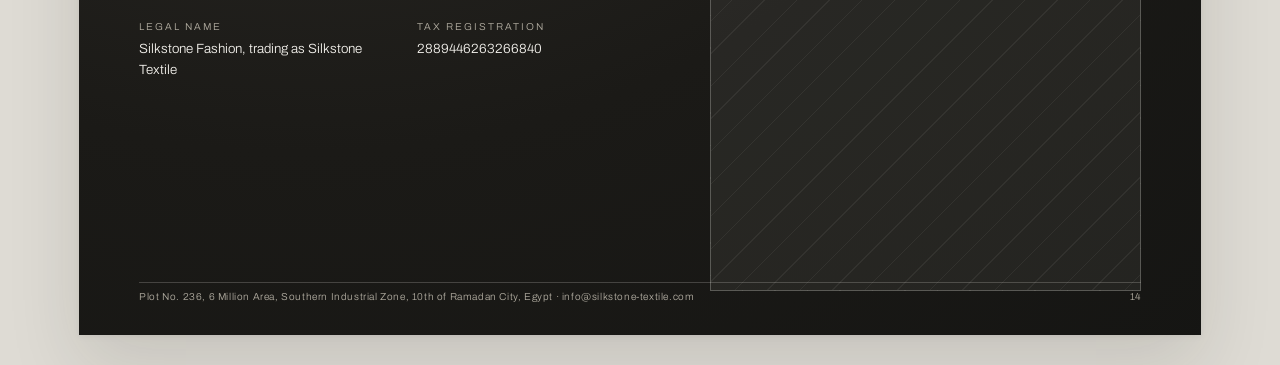
==== commit da6fbed4: "Profile: dense first page, the way we work and at-a-glance pages from the old profile's content, gar" ====
--- a/profile/index.html
+++ b/profile/index.html
@@ -55,6 +55,7 @@
 .rows{border-top:1px solid var(--line)}
 .row{display:grid;grid-template-columns:34% 1fr;gap:8mm;padding:7px 0;border-bottom:1px solid var(--line);font-size:9.5pt}
 .row .k{color:var(--ash);font-size:8.5pt;letter-spacing:.04em;padding-top:1px}
+.rows.dk{border-color:rgba(243,241,236,.2)}.rows.dk .row{border-color:rgba(243,241,236,.16);color:#D9D5CC}.rows.dk .row .k{color:#B4AFA3}
 .dash{list-style:none;padding:0;margin:0}
 .dash li{position:relative;padding:6px 0 6px 20px;border-bottom:1px solid var(--line);color:var(--graphite);font-size:9.5pt}
 .dash li::before{content:"";position:absolute;left:0;top:15px;width:11px;height:1px;background:var(--black)}
@@ -106,7 +107,7 @@
 .wardrobe{display:grid;grid-template-columns:1fr 1.05fr;grid-template-rows:1fr 1fr;gap:6mm 10mm;height:100%}
 .wardrobe>div:first-child{grid-row:1/span 2}
 .rail .strip div{text-align:center;font-size:7.5pt;letter-spacing:.2em;text-transform:uppercase;color:var(--graphite);padding-bottom:8px}
-.rail .strip img{width:100%;height:56mm;object-fit:cover;object-position:50% 0;display:block;margin-bottom:6px}
+.rail .strip img{width:100%;height:58mm;object-fit:cover;object-position:50% 20%;display:block;margin-bottom:6px}
 .specs{display:grid;grid-template-columns:repeat(3,1fr);gap:6mm 10mm;margin-top:8mm}
 .spec h3{font-size:11pt;margin-bottom:3px}
 .spec p{font-size:8.6pt;color:var(--graphite);line-height:1.5;margin:0}
@@ -149,18 +150,30 @@
   </div>
 </section>
 
-<!-- 2 · Who we are, in four figures -->
+<!-- 2 · Who we are -->
 <section class="page dark">
   <div class="head"><span class="brand"><svg viewBox="0 0 104 62" aria-hidden="true"><path d="M44 12 A8 8 0 1 1 52 20 L52 26 L96 49 Q100 51 99 56 M52 26 L8 49 Q4 51 5 56"/></svg>SILKSTONE</span><span>Company profile 2026</span></div>
   <div class="body">
     <span class="n">01 · Who we are</span>
-    <h2>Silk is the garment. <em>Stone is the factory.</em></h2>
-    <p class="lead" style="color:#D9D5CC;margin-top:6mm">Silkstone Fashion is a knitwear manufacturer in Egypt, owned equally by Boldbridge Capital and Aletex Group. The product is soft, finished and easy to handle. The operation behind it is fixed, measured and does not move: fabric inspected, cut, sewn, printed and packed under one roof, with every order recorded from roll to carton.</p>
-    <div class="figs" style="position:absolute;left:0;right:0;bottom:6mm">
-      <div><b>16</b><i>active lines</i><small>33 at full capacity</small></div>
-      <div><b>3</b><i>markets duty free</i><small>EU, UK and United States</small></div>
-      <div><b>9</b><i>certificates held</i><small>WRAP, Sedex, ISO 9001, 14001, 45001, GOTS, OCS, RCS, GRS</small></div>
-      <div><b>1</b><i>roof</i><small>Fabric to carton, nothing subcontracted</small></div>
+    <div class="two" style="grid-template-columns:1.05fr .95fr;gap:16mm;height:auto">
+      <div>
+        <h2>Silk is the garment. <em>Stone is the factory.</em></h2>
+        <p class="lead" style="color:#D9D5CC;margin-top:5mm">Silkstone Fashion is a knitwear manufacturer in Egypt, founded as an Egyptian-Spanish partnership and owned equally by Boldbridge Capital and Aletex Group. European buying discipline on an Egyptian production floor: fabric inspected, cut, sewn, printed and packed under one roof, with every order recorded from roll to carton.</p>
+        <div class="rows dk" style="margin-top:6mm">
+          <div class="row"><div class="k">What we make</div><div>Knitted garments: T-shirts, long sleeves, polos, sweatshirts, hoodies, joggers and other jersey and fleece basics, for men, women and children.</div></div>
+          <div class="row"><div class="k">Who we make it for</div><div>European and American retailers and brands. Clients include H&amp;M, DeFacto and LC Waikiki, and retailers in the United States.</div></div>
+          <div class="row"><div class="k">How we work</div><div>CM, CMT or FOB, to the buyer's tech pack. Minimum 20,000 pieces per style, trial orders from 10,000.</div></div>
+          <div class="row"><div class="k">How we are checked</div><div>WRAP, Sedex SMETA, ISO 9001, 14001 and 45001, GOTS, OCS, RCS and GRS. Buyer audits welcome.</div></div>
+          <div class="row"><div class="k">Where</div><div>10th of Ramadan City, Egypt, about an hour from Cairo International Airport, shipping from Port Said.</div></div>
+        </div>
+      </div>
+      <div class="figs" style="grid-template-columns:1fr 1fr;gap:12mm 10mm;align-content:start;padding-top:6mm">
+        <div><b>16</b><i>active lines</i><small>33 at full capacity</small></div>
+        <div><b>3</b><i>markets duty free</i><small>EU, UK and United States</small></div>
+        <div><b>9</b><i>certificates held</i><small>WRAP, Sedex, ISO 9001, 14001, 45001, GOTS, OCS, RCS, GRS</small></div>
+        <div><b>1</b><i>roof</i><small>Fabric to carton, nothing subcontracted</small></div>
+        <div style="grid-column:1/-1;border-top:1px solid rgba(243,241,236,.2);padding-top:5mm"><span class="silk" style="font-size:14pt;color:var(--bone)">Our aim is to be the manufacturing partner international brands trust first: for quality that does not vary, for an operation that runs to plan, and for records a buyer can read.</span></div>
+      </div>
     </div>
   </div>
   <div class="foot"><span>Plot No. 236, 6 Million Area, Southern Industrial Zone, 10th of Ramadan City, Egypt · info@silkstone-textile.com</span><span>2</span></div>
@@ -191,11 +204,36 @@
   <div class="foot"><span>Plot No. 236, 6 Million Area, Southern Industrial Zone, 10th of Ramadan City, Egypt · info@silkstone-textile.com</span><span>3</span></div>
 </section>
 
+<!-- 3b · The way we work -->
+<section class="page">
+  <div class="head"><span class="brand"><svg viewBox="0 0 104 62" aria-hidden="true"><path d="M44 12 A8 8 0 1 1 52 20 L52 26 L96 49 Q100 51 99 56 M52 26 L8 49 Q4 51 5 56"/></svg>SILKSTONE</span><span>Company profile 2026</span></div>
+  <div class="body">
+    <span class="n">03 · The way we work</span>
+    <div class="two" style="grid-template-columns:1fr 1.1fr;gap:16mm">
+      <div>
+        <h2>Long-term, <em>and written down.</em></h2>
+        <p class="lead" style="margin-top:4mm">We do not chase one-season orders. The factory is built for programmes that repeat: the same basics, in the same quality, delivered to plan year after year. Three commitments hold that together.</p>
+        <div class="blank" style="height:52mm;margin-top:8mm"><span>Photograph to follow<br>Sewing floor, wide</span></div>
+      </div>
+      <div>
+        <div class="rows" style="margin-top:2mm">
+          <div class="row" style="grid-template-columns:28% 1fr;padding:10px 0"><div class="k" style="font-family:var(--stone);color:var(--black);font-size:11pt">Partnership</div><div>Buyers deal with the owner directly, from the floor. Prices, capacity and problems are put on the table early. A programme is planned with the buyer's calendar, not against it.</div></div>
+          <div class="row" style="grid-template-columns:28% 1fr;padding:10px 0"><div class="k" style="font-family:var(--stone);color:var(--black);font-size:11pt">Transparency</div><div>Every stage is managed in an integrated ERP: real-time monitoring of production, order-based tracking, in-line and final quality recorded digitally, and client access to production status and quality reports as they are produced.</div></div>
+          <div class="row" style="grid-template-columns:28% 1fr;padding:10px 0"><div class="k" style="font-family:var(--stone);color:var(--black);font-size:11pt">Operational discipline</div><div>A full operation breakdown before the first piece is sewn, hourly output by operation, marker efficiency known on the order, and a zero defects policy enforced by three inspections rather than one at the end.</div></div>
+          <div class="row" style="grid-template-columns:28% 1fr;padding:10px 0"><div class="k" style="font-family:var(--stone);color:var(--black);font-size:11pt">People</div><div>People are the asset the factory runs on. Continuous skill development, a safe, fair and inclusive workplace, and ethical, transparent management, audited under WRAP, SMETA and ISO 45001. Employee satisfaction is treated as a driver of stable production, not a cost.</div></div>
+          <div class="row" style="grid-template-columns:28% 1fr;padding:10px 0"><div class="k" style="font-family:var(--stone);color:var(--black);font-size:11pt">Responsibility</div><div>Environmental, social and governance principles built into daily operation: responsible use of resources under ISO 14001, no hazardous chemicals in processing, and certified organic and recycled fibre programmes for buyers who need them.</div></div>
+        </div>
+      </div>
+    </div>
+  </div>
+  <div class="foot"><span>Plot No. 236, 6 Million Area, Southern Industrial Zone, 10th of Ramadan City, Egypt · info@silkstone-textile.com</span><span>4</span></div>
+</section>
+
 <!-- 4 · The floor: seven stages -->
 <section class="page">
   <div class="head"><span class="brand"><svg viewBox="0 0 104 62" aria-hidden="true"><path d="M44 12 A8 8 0 1 1 52 20 L52 26 L96 49 Q100 51 99 56 M52 26 L8 49 Q4 51 5 56"/></svg>SILKSTONE</span><span>Company profile 2026</span></div>
   <div class="body">
-    <span class="n">03 · Capabilities</span>
+    <span class="n">04 · Capabilities</span>
     <h2 style="margin-bottom:8mm">Fabric in. <em>Garments out.</em></h2>
     <div class="stages">
       <div class="stage"><img src="../assets/draw/rolls.svg" alt=""><span class="num">01</span><h3>Fabric sourcing</h3><p>Yarn and knitted fabric from Egyptian mills and partner mills abroad, through Aletex when the buyer prefers. Country of origin declared for all cotton. Better Cotton, organic and recycled yarn with transaction certificates.</p></div>
@@ -208,14 +246,14 @@
       <div class="stage"><div class="blank" style="height:30mm;margin-bottom:5px"><span>Photograph to follow<br>Production floor</span></div><span class="num">&nbsp;</span><h3>Nothing subcontracted</h3><p>Every stage above is inside one building under our own supervision, so nothing is untracked and no part of the order is an invoice from a third party.</p></div>
     </div>
   </div>
-  <div class="foot"><span>Plot No. 236, 6 Million Area, Southern Industrial Zone, 10th of Ramadan City, Egypt · info@silkstone-textile.com</span><span>4</span></div>
+  <div class="foot"><span>Plot No. 236, 6 Million Area, Southern Industrial Zone, 10th of Ramadan City, Egypt · info@silkstone-textile.com</span><span>5</span></div>
 </section>
 
 <!-- 5 · What is on the floor -->
 <section class="page white">
   <div class="head"><span class="brand"><svg viewBox="0 0 104 62" aria-hidden="true"><path d="M44 12 A8 8 0 1 1 52 20 L52 26 L96 49 Q100 51 99 56 M52 26 L8 49 Q4 51 5 56"/></svg>SILKSTONE</span><span>Company profile 2026</span></div>
   <div class="body">
-    <span class="n">04 · Equipment and records</span>
+    <span class="n">05 · Equipment and records</span>
     <div class="two narrow">
       <div>
         <h2 style="margin-bottom:6mm">What is <em>on the floor.</em></h2>
@@ -245,14 +283,14 @@
       </div>
     </div>
   </div>
-  <div class="foot"><span>Plot No. 236, 6 Million Area, Southern Industrial Zone, 10th of Ramadan City, Egypt · info@silkstone-textile.com</span><span>5</span></div>
+  <div class="foot"><span>Plot No. 236, 6 Million Area, Southern Industrial Zone, 10th of Ramadan City, Egypt · info@silkstone-textile.com</span><span>6</span></div>
 </section>
 
 <!-- 6 · Quality -->
 <section class="page">
   <div class="head"><span class="brand"><svg viewBox="0 0 104 62" aria-hidden="true"><path d="M44 12 A8 8 0 1 1 52 20 L52 26 L96 49 Q100 51 99 56 M52 26 L8 49 Q4 51 5 56"/></svg>SILKSTONE</span><span>Company profile 2026</span></div>
   <div class="body">
-    <span class="n">05 · Quality and product safety</span>
+    <span class="n">06 · Quality and product safety</span>
     <div class="two narrow">
       <div>
         <h2>Checked three times. <em>Written down every time.</em></h2>
@@ -276,14 +314,14 @@
       </div>
     </div>
   </div>
-  <div class="foot"><span>Plot No. 236, 6 Million Area, Southern Industrial Zone, 10th of Ramadan City, Egypt · info@silkstone-textile.com</span><span>6</span></div>
+  <div class="foot"><span>Plot No. 236, 6 Million Area, Southern Industrial Zone, 10th of Ramadan City, Egypt · info@silkstone-textile.com</span><span>7</span></div>
 </section>
 
 <!-- 7 · Certificates -->
 <section class="page white">
   <div class="head"><span class="brand"><svg viewBox="0 0 104 62" aria-hidden="true"><path d="M44 12 A8 8 0 1 1 52 20 L52 26 L96 49 Q100 51 99 56 M52 26 L8 49 Q4 51 5 56"/></svg>SILKSTONE</span><span>Company profile 2026</span></div>
   <div class="body">
-    <span class="n">06 · Certifications and compliance</span>
+    <span class="n">07 · Certifications and compliance</span>
     <h2>The wall of <em>certificates.</em></h2>
     <p class="lead" style="margin-top:3mm">Nine standards held by Silkstone. Certificate numbers and copies go to buyers on request. Buyers with their own programmes, including Higg FEM, Better Cotton and brand codes of conduct, are supported.</p>
     <div class="frames" style="margin-top:8mm">
@@ -299,14 +337,14 @@
       <div class="frame" style="border-style:dashed;box-shadow:none"><div class="mat" style="border:0"><span class="small" style="text-align:center">Certificate numbers<br>on request</span></div><b>&nbsp;</b><span>&nbsp;</span></div>
     </div>
   </div>
-  <div class="foot"><span>Plot No. 236, 6 Million Area, Southern Industrial Zone, 10th of Ramadan City, Egypt · info@silkstone-textile.com</span><span>7</span></div>
+  <div class="foot"><span>Plot No. 236, 6 Million Area, Southern Industrial Zone, 10th of Ramadan City, Egypt · info@silkstone-textile.com</span><span>8</span></div>
 </section>
 
 <!-- 8 · The wardrobe -->
 <section class="page">
   <div class="head"><span class="brand"><svg viewBox="0 0 104 62" aria-hidden="true"><path d="M44 12 A8 8 0 1 1 52 20 L52 26 L96 49 Q100 51 99 56 M52 26 L8 49 Q4 51 5 56"/></svg>SILKSTONE</span><span>Company profile 2026</span></div>
   <div class="body">
-    <span class="n">07 · Products</span>
+    <span class="n">08 · Products</span>
     <div class="wardrobe">
       <div>
         <h2>The <em>wardrobe.</em></h2>
@@ -339,14 +377,14 @@
       </div>
     </div>
   </div>
-  <div class="foot"><span>Plot No. 236, 6 Million Area, Southern Industrial Zone, 10th of Ramadan City, Egypt · info@silkstone-textile.com</span><span>8</span></div>
+  <div class="foot"><span>Plot No. 236, 6 Million Area, Southern Industrial Zone, 10th of Ramadan City, Egypt · info@silkstone-textile.com</span><span>9</span></div>
 </section>
 
 <!-- 9 · How we take work -->
 <section class="page white">
   <div class="head"><span class="brand"><svg viewBox="0 0 104 62" aria-hidden="true"><path d="M44 12 A8 8 0 1 1 52 20 L52 26 L96 49 Q100 51 99 56 M52 26 L8 49 Q4 51 5 56"/></svg>SILKSTONE</span><span>Company profile 2026</span></div>
   <div class="body">
-    <span class="n">08 · Working with Silkstone</span>
+    <span class="n">09 · Working with Silkstone</span>
     <h2>How we <em>take work.</em></h2>
     <div class="three" style="margin-top:8mm">
       <div><h3 style="font-size:20pt">CM</h3><p class="muted" style="margin-top:6px">Cut and make. You supply fabric and trims; we cut, sew, finish and pack.</p></div>
@@ -369,14 +407,14 @@
       </div>
     </div>
   </div>
-  <div class="foot"><span>Plot No. 236, 6 Million Area, Southern Industrial Zone, 10th of Ramadan City, Egypt · info@silkstone-textile.com</span><span>9</span></div>
+  <div class="foot"><span>Plot No. 236, 6 Million Area, Southern Industrial Zone, 10th of Ramadan City, Egypt · info@silkstone-textile.com</span><span>10</span></div>
 </section>
 
 <!-- 10 · Egypt -->
 <section class="page">
   <div class="head"><span class="brand"><svg viewBox="0 0 104 62" aria-hidden="true"><path d="M44 12 A8 8 0 1 1 52 20 L52 26 L96 49 Q100 51 99 56 M52 26 L8 49 Q4 51 5 56"/></svg>SILKSTONE</span><span>Company profile 2026</span></div>
   <div class="body">
-    <span class="n">09 · Location</span>
+    <span class="n">10 · Location</span>
     <div class="two">
       <div>
         <h2>Close to Europe. <em>Built for export.</em></h2>
@@ -409,23 +447,23 @@
       </div>
     </div>
   </div>
-  <div class="foot"><span>Plot No. 236, 6 Million Area, Southern Industrial Zone, 10th of Ramadan City, Egypt · info@silkstone-textile.com</span><span>10</span></div>
+  <div class="foot"><span>Plot No. 236, 6 Million Area, Southern Industrial Zone, 10th of Ramadan City, Egypt · info@silkstone-textile.com</span><span>11</span></div>
 </section>
 
 <!-- 11 · People and responsibility -->
 <section class="page white">
   <div class="head"><span class="brand"><svg viewBox="0 0 104 62" aria-hidden="true"><path d="M44 12 A8 8 0 1 1 52 20 L52 26 L96 49 Q100 51 99 56 M52 26 L8 49 Q4 51 5 56"/></svg>SILKSTONE</span><span>Company profile 2026</span></div>
   <div class="body">
-    <span class="n">10 · People and responsibility</span>
+    <span class="n">11 · People and responsibility</span>
     <div class="two">
       <div>
         <h2>Run by the owner, <em>on the floor.</em></h2>
         <p class="lead" style="margin-top:4mm">Silkstone is led day to day by its owner, from the production floor rather than an office. Buyers deal with him directly.</p>
         <ul class="dash" style="margin-top:6mm">
-          <li><b>People.</b> A safe, fair and inclusive working environment, with continuous skill development. Employee satisfaction is treated as a driver of stable production.</li>
-          <li><b>Health and safety.</b> Emergency exits on every floor, smart fire alarms and placed extinguishers, audited under ISO 45001, WRAP and SMETA.</li>
+          <li><b>On the floor.</b> The owner leads production, quality and buyer relationships in person. Escalation is one conversation, not a chain.</li>
+          <li><b>Health and safety.</b> Emergency exits on every floor, smart fire alarms and placed extinguishers, a broken needle policy and a secured metal-detection zone, audited under ISO 45001, WRAP and SMETA.</li>
           <li><b>Environment.</b> ISO 14001 environmental management. No hazardous chemicals in stain removal or processing. Organic and recycled fibre programmes under GOTS, OCS, RCS and GRS.</li>
-          <li><b>Governance.</b> Ethical, transparent management; every production and quality record kept in the ERP and open to the buyer.</li>
+          <li><b>Department leads.</b> Cutting, sewing, print and embroidery, quality and packing each have a named lead; their names and photographs join this page as each confirms.</li>
         </ul>
       </div>
       <div class="two" style="grid-template-columns:1fr 1fr;gap:6mm">
@@ -434,14 +472,48 @@
       </div>
     </div>
   </div>
-  <div class="foot"><span>Plot No. 236, 6 Million Area, Southern Industrial Zone, 10th of Ramadan City, Egypt · info@silkstone-textile.com</span><span>11</span></div>
+  <div class="foot"><span>Plot No. 236, 6 Million Area, Southern Industrial Zone, 10th of Ramadan City, Egypt · info@silkstone-textile.com</span><span>12</span></div>
+</section>
+
+<!-- 12a · At a glance -->
+<section class="page white">
+  <div class="head"><span class="brand"><svg viewBox="0 0 104 62" aria-hidden="true"><path d="M44 12 A8 8 0 1 1 52 20 L52 26 L96 49 Q100 51 99 56 M52 26 L8 49 Q4 51 5 56"/></svg>SILKSTONE</span><span>Company profile 2026</span></div>
+  <div class="body">
+    <span class="n">12 · At a glance</span>
+    <h2>The factory <em>on one page.</em></h2>
+    <p class="small" style="margin-top:3mm">For vendor onboarding forms and sourcing files. Certificate copies, references and the measured floor plan follow on request.</p>
+    <div class="two" style="height:auto;margin-top:6mm;gap:16mm;align-items:start">
+      <div class="rows">
+        <div class="row"><div class="k">Legal name</div><div>Silkstone Fashion, trading as Silkstone Textile</div></div>
+        <div class="row"><div class="k">Ownership</div><div>50% Boldbridge Capital (UK), 50% Aletex Group (Spain)</div></div>
+        <div class="row"><div class="k">Address</div><div>Plot No. 236, 6 Million Area, Southern Industrial Zone, 10th of Ramadan City, Egypt</div></div>
+        <div class="row"><div class="k">Tax registration</div><div>2889446263266840</div></div>
+        <div class="row"><div class="k">Product</div><div>Knitwear: T-shirts, long sleeves, polos, sweatshirts, hoodies, joggers, other knitted basics</div></div>
+        <div class="row"><div class="k">Fabrics</div><div>Single jersey, interlock, rib, pique, loopback and brushed fleece; cotton, organic, recycled and blends</div></div>
+        <div class="row"><div class="k">Capacity</div><div>16 active sewing lines, 33 at full capacity</div></div>
+        <div class="row"><div class="k">Departments</div><div>Fabric inspection, computerised cutting, sewing, printing (rotary, continuous, screen, transfer), embroidery, sample room, final QC with metal detection, packing</div></div>
+      </div>
+      <div class="rows">
+        <div class="row"><div class="k">Order types</div><div>CM, CMT, FOB</div></div>
+        <div class="row"><div class="k">Minimum</div><div>20,000 pieces per style; trial orders from 10,000</div></div>
+        <div class="row"><div class="k">Lead time</div><div>Quoted per order once fabric is confirmed</div></div>
+        <div class="row"><div class="k">Samples</div><div>Proto, fit, pre-production and shipment samples from a dedicated sample room</div></div>
+        <div class="row"><div class="k">Certifications</div><div>WRAP, Sedex SMETA, ISO 9001, ISO 14001, ISO 45001, GOTS, OCS, RCS, GRS</div></div>
+        <div class="row"><div class="k">Markets</div><div>EU and UK duty free (Association Agreements); United States duty free under QIZ</div></div>
+        <div class="row"><div class="k">Port and airport</div><div>Port Said by sea; Cairo International Airport, about an hour from the factory</div></div>
+        <div class="row"><div class="k">Systems</div><div>Integrated ERP with order-based tracking and client access to production and quality reports</div></div>
+        <div class="row"><div class="k">Contact</div><div>info@silkstone-textile.com · silkstone-textile.com · linkedin.com/company/silkstone-fashion</div></div>
+      </div>
+    </div>
+  </div>
+  <div class="foot"><span>Plot No. 236, 6 Million Area, Southern Industrial Zone, 10th of Ramadan City, Egypt · info@silkstone-textile.com</span><span>13</span></div>
 </section>
 
 <!-- 12 · Contact -->
 <section class="page dark">
   <div class="head"><span class="brand"><svg viewBox="0 0 104 62" aria-hidden="true"><path d="M44 12 A8 8 0 1 1 52 20 L52 26 L96 49 Q100 51 99 56 M52 26 L8 49 Q4 51 5 56"/></svg>SILKSTONE</span><span>Company profile 2026</span></div>
   <div class="body">
-    <span class="n">11 · Contact</span>
+    <span class="n">13 · Contact</span>
     <div class="contact-grid">
       <div>
         <h2>Send the tech pack. <em>We quote it.</em></h2>
@@ -458,7 +530,7 @@
       <div class="blank" style="background:rgba(243,241,236,.06);border-color:rgba(243,241,236,.25);color:#B4AFA3;background-image:repeating-linear-gradient(135deg,transparent 0 22px,rgba(243,241,236,.06) 22px 23px)"><span>Photograph to follow<br>Factory exterior</span></div>
     </div>
   </div>
-  <div class="foot"><span>Plot No. 236, 6 Million Area, Southern Industrial Zone, 10th of Ramadan City, Egypt · info@silkstone-textile.com</span><span>12</span></div>
+  <div class="foot"><span>Plot No. 236, 6 Million Area, Southern Industrial Zone, 10th of Ramadan City, Egypt · info@silkstone-textile.com</span><span>14</span></div>
 </section>
 
 </body>
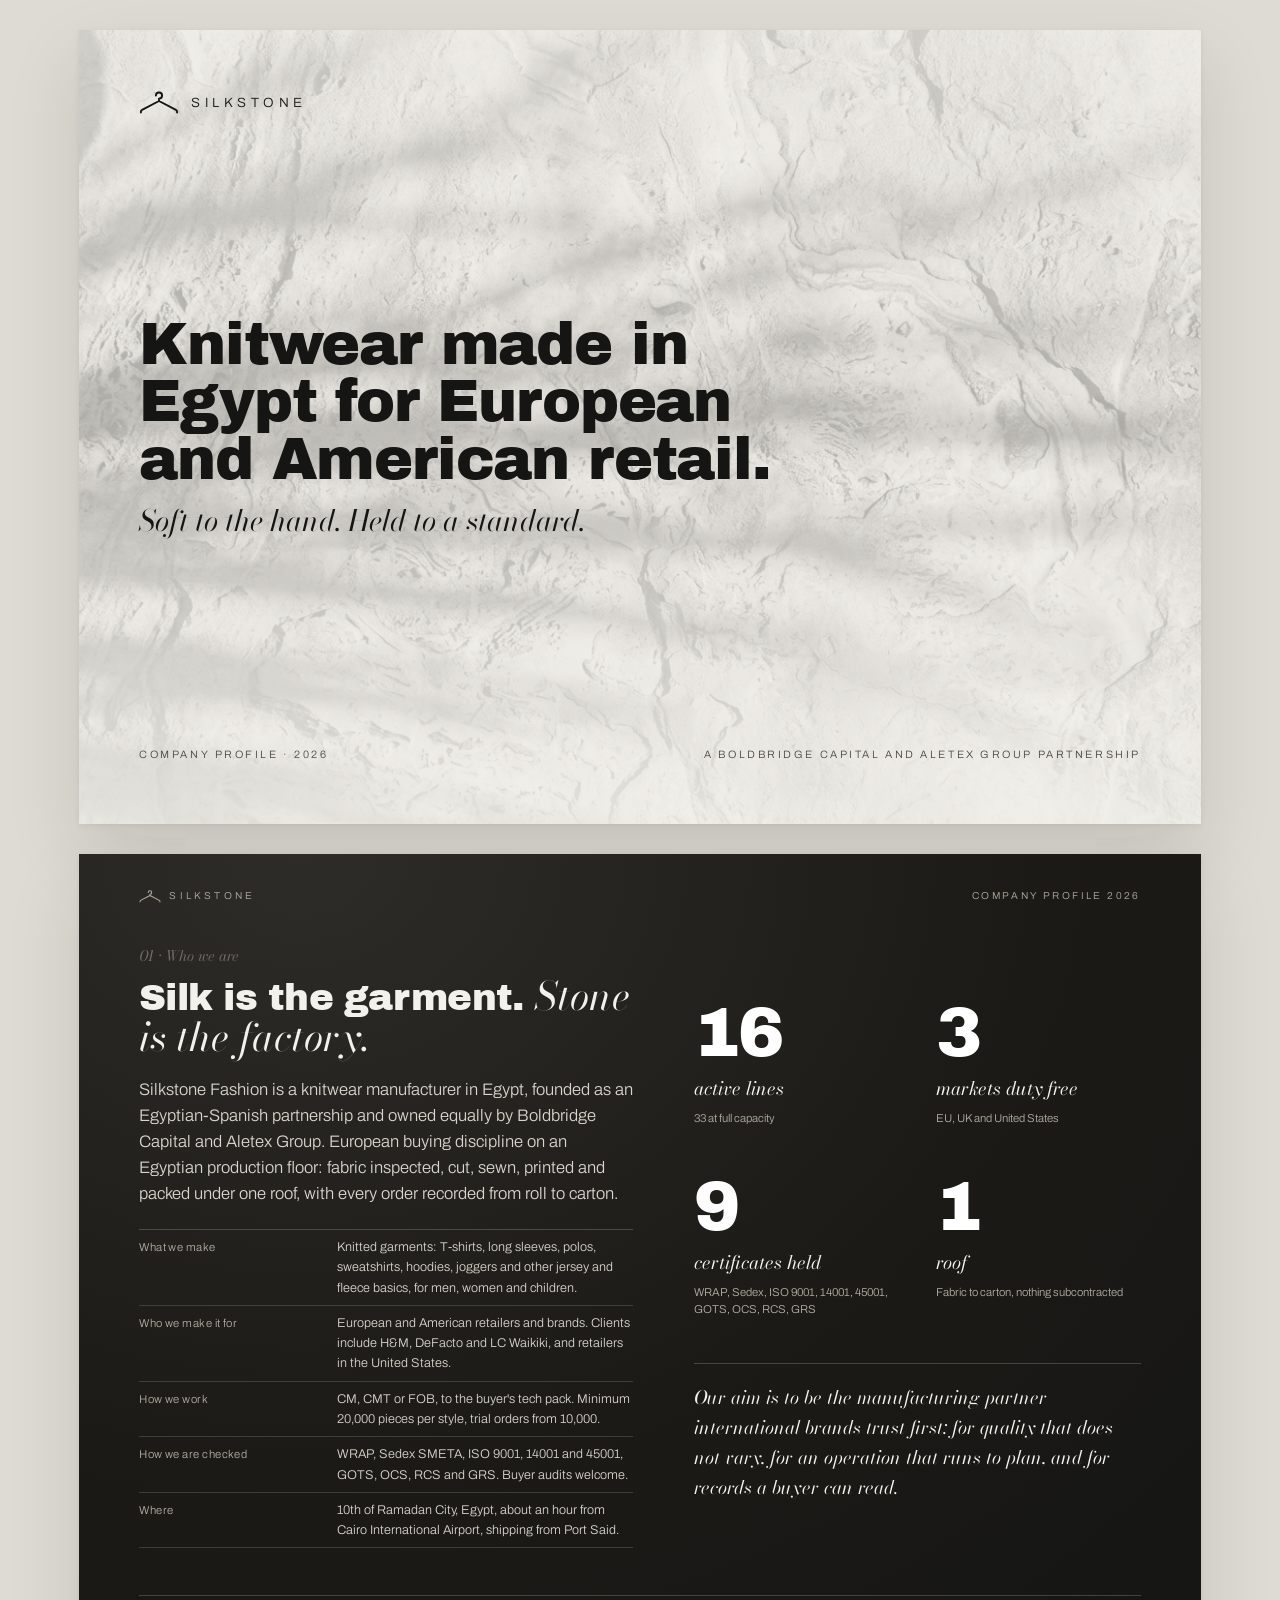
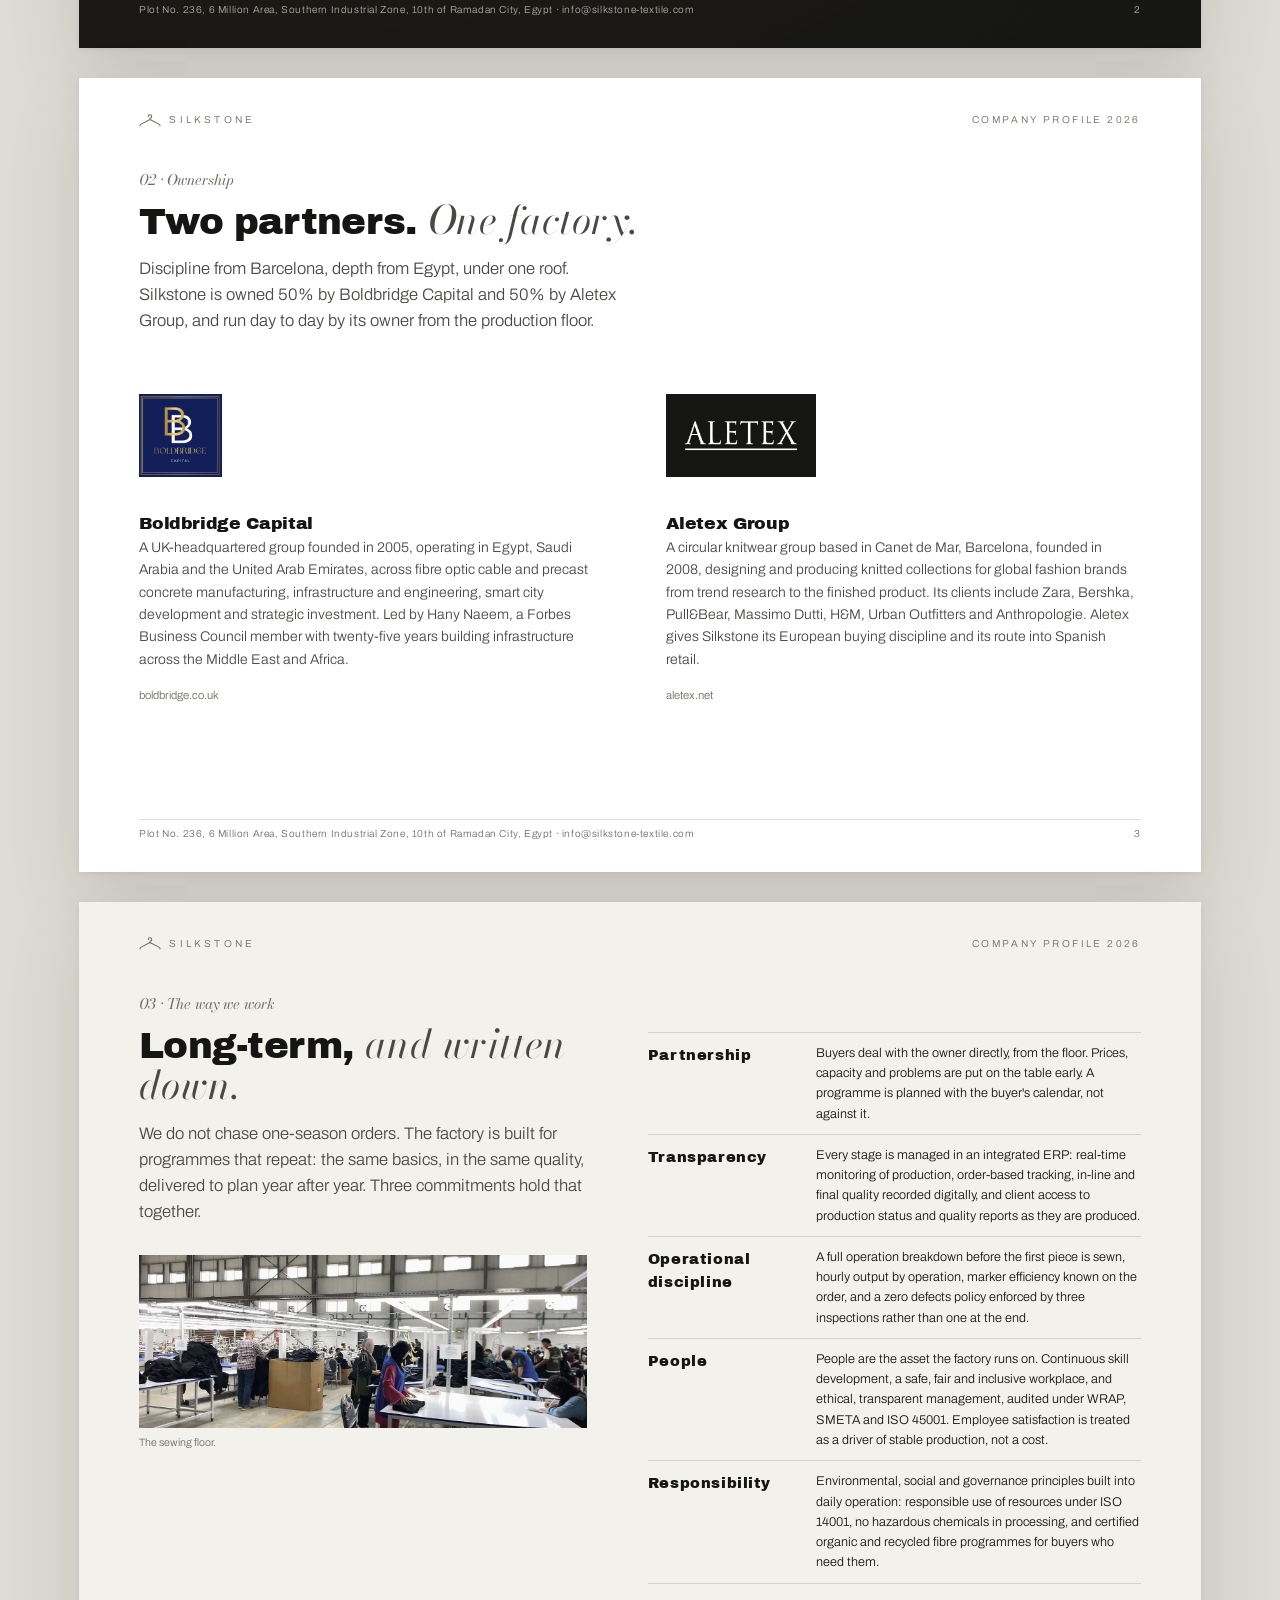
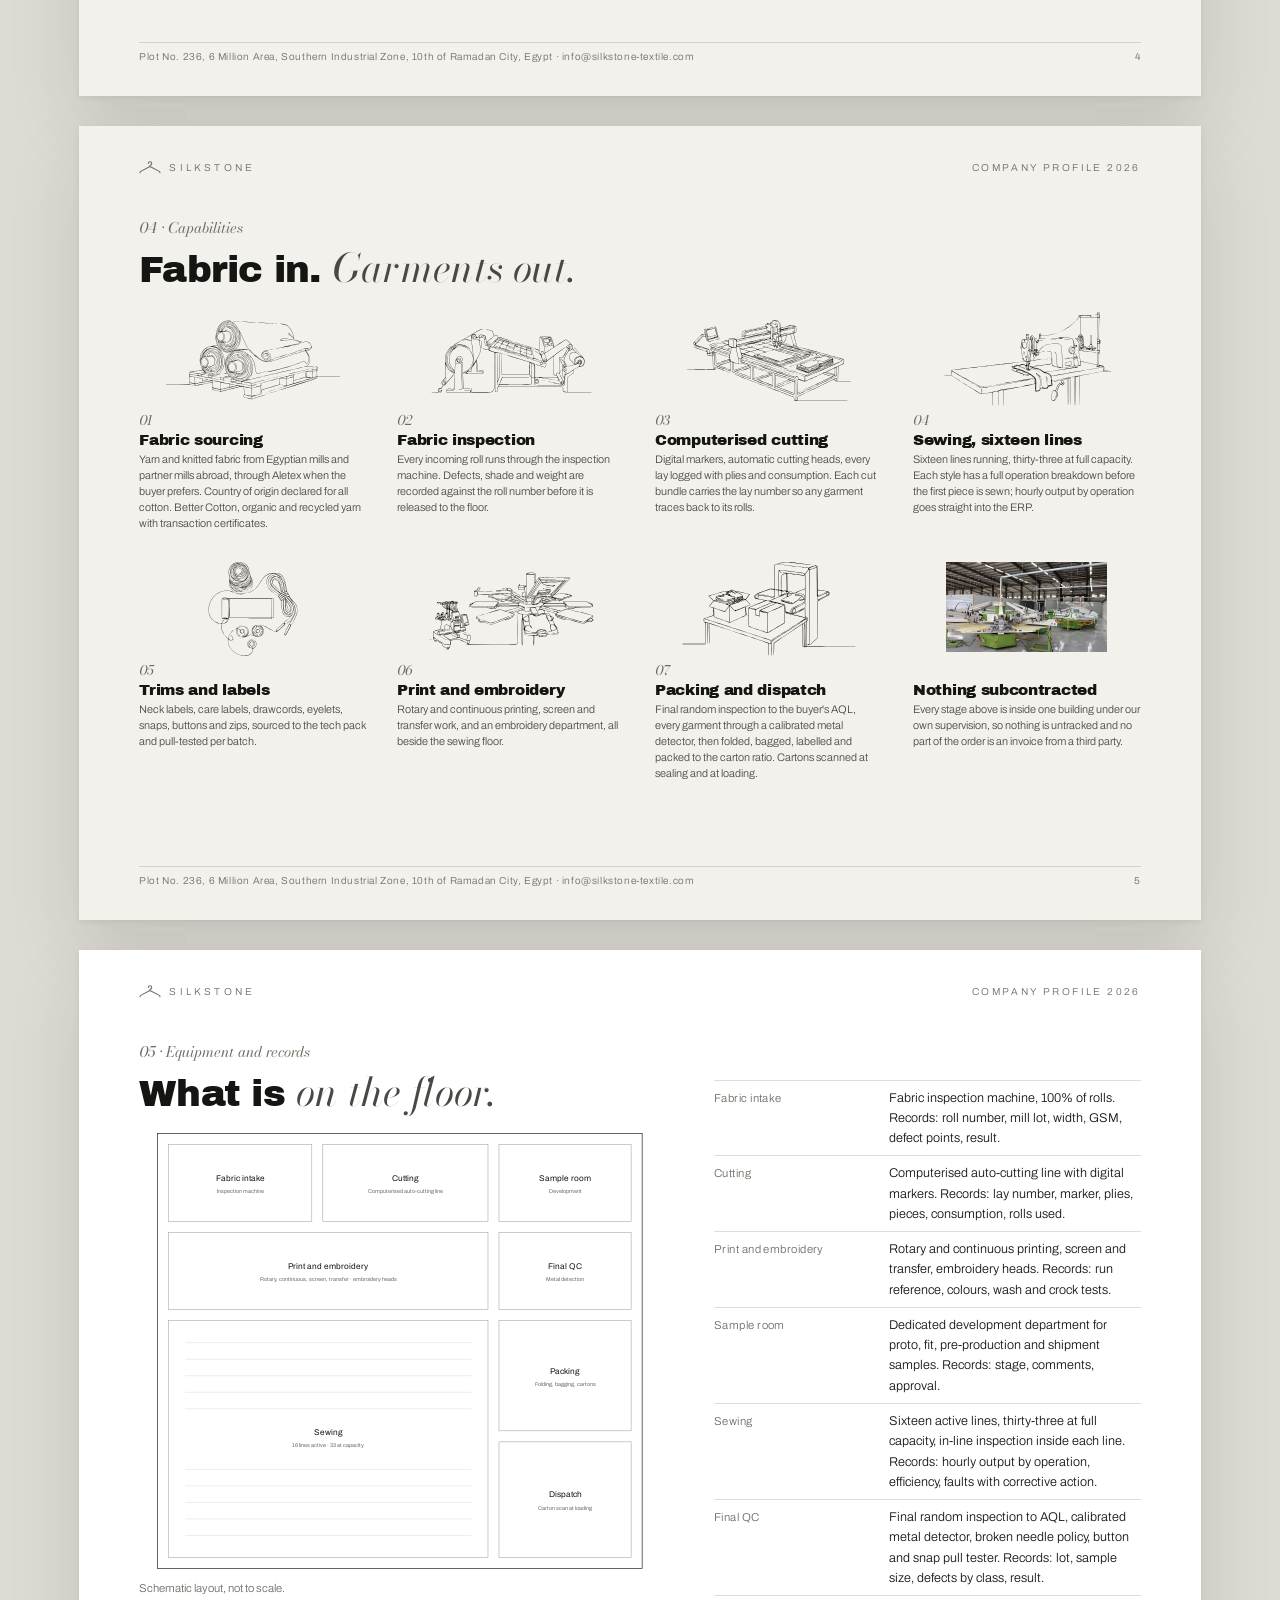
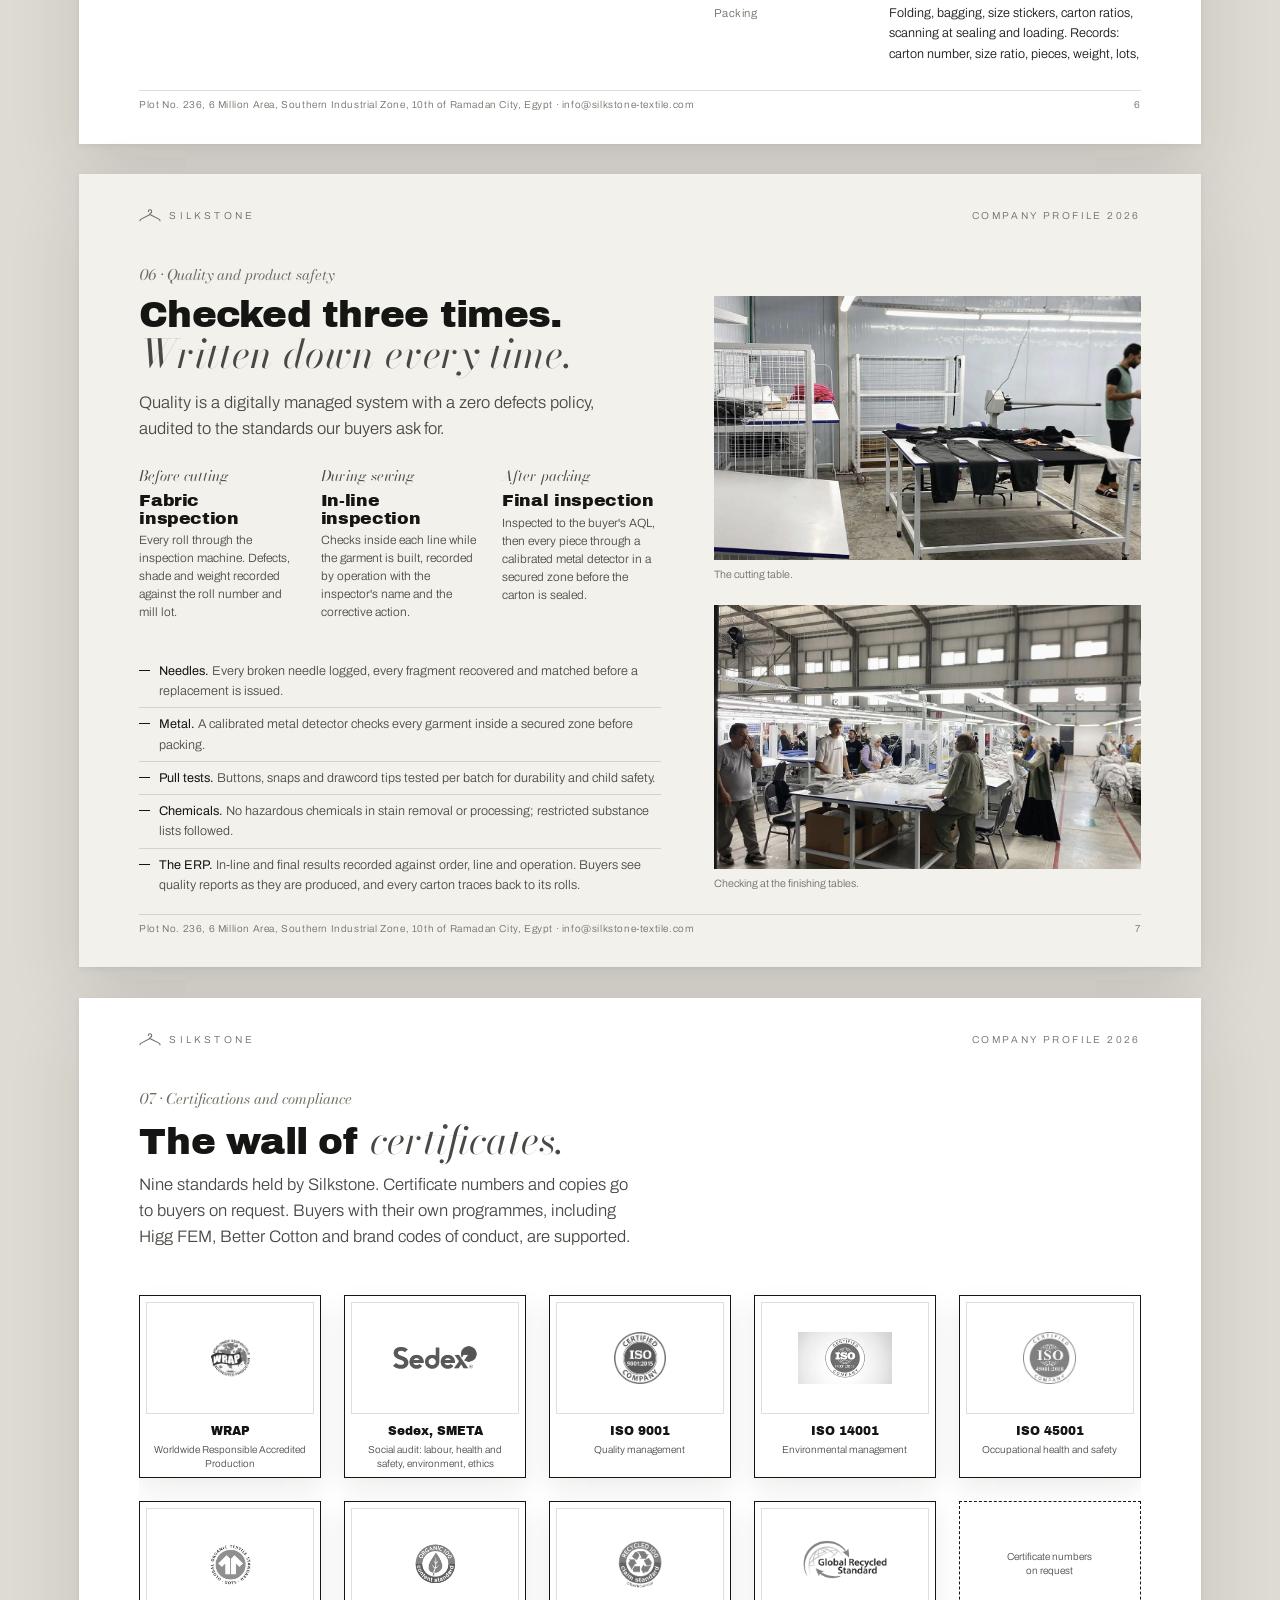
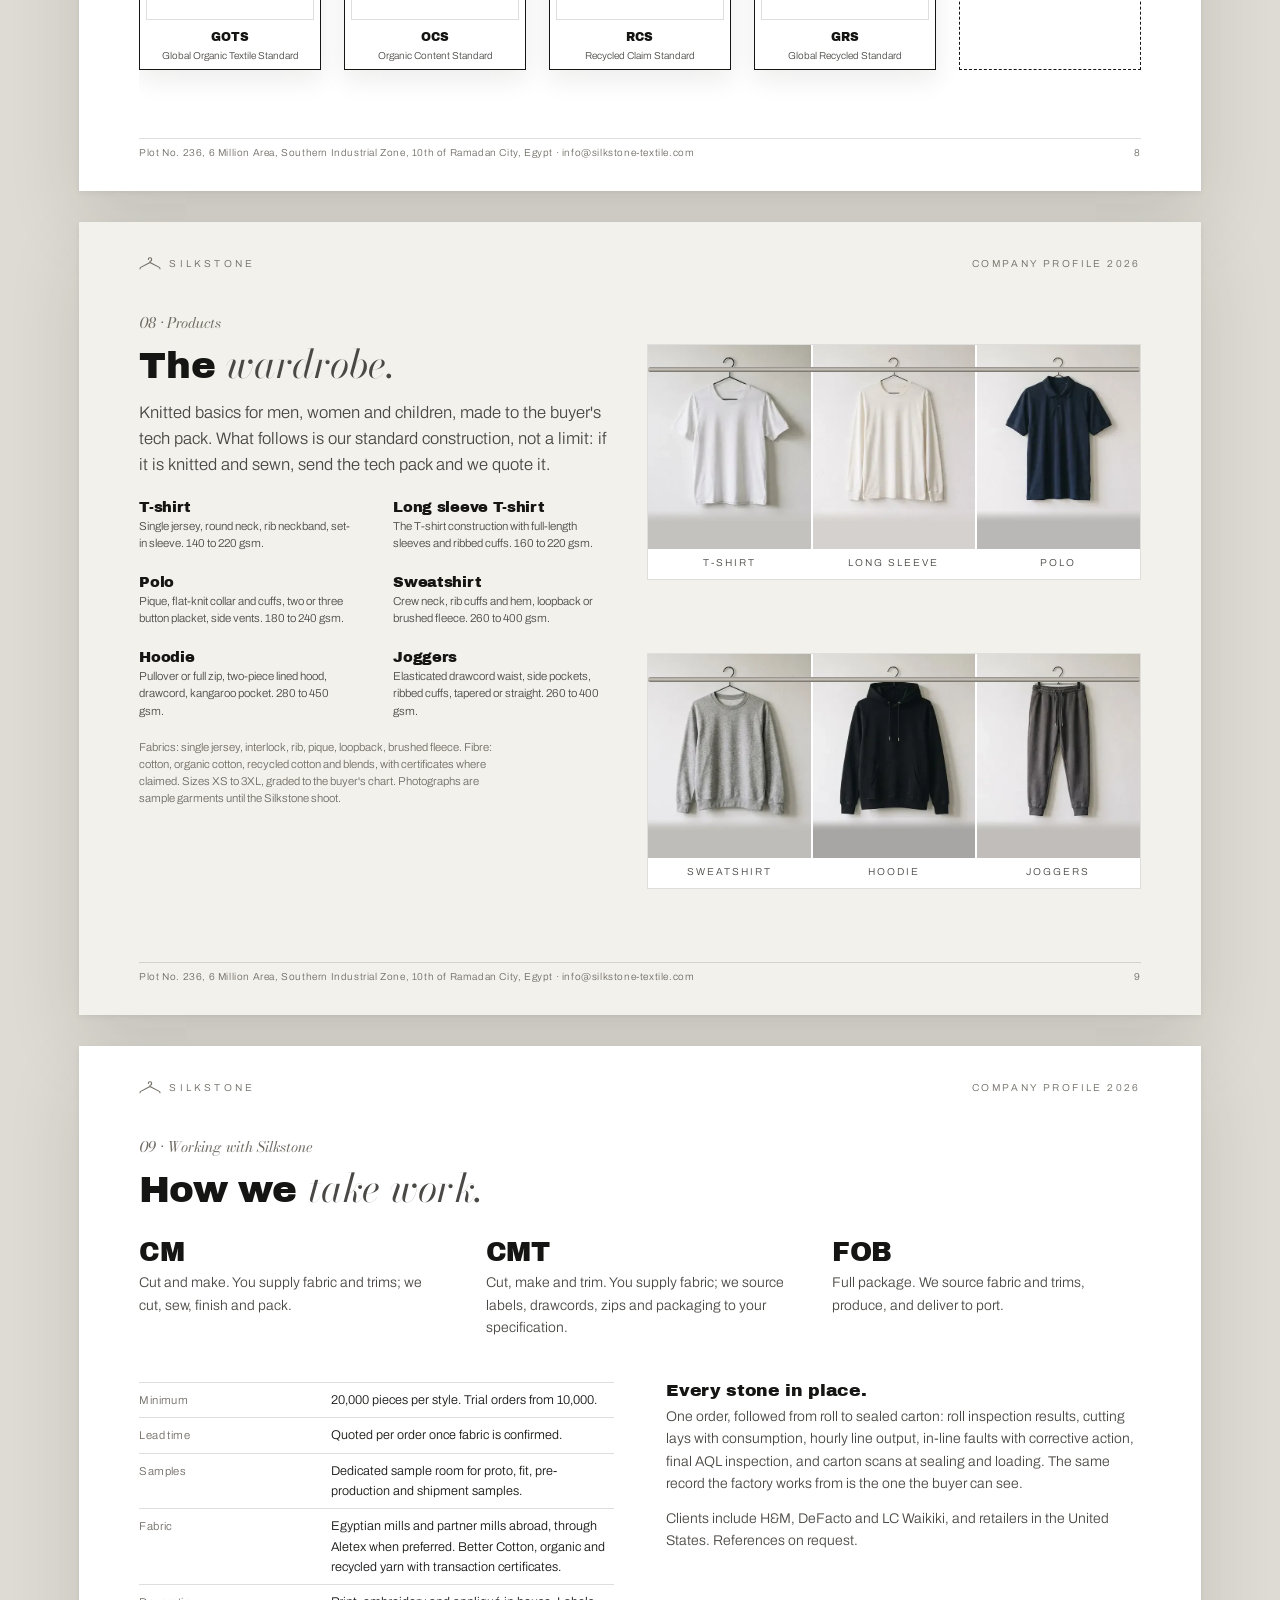
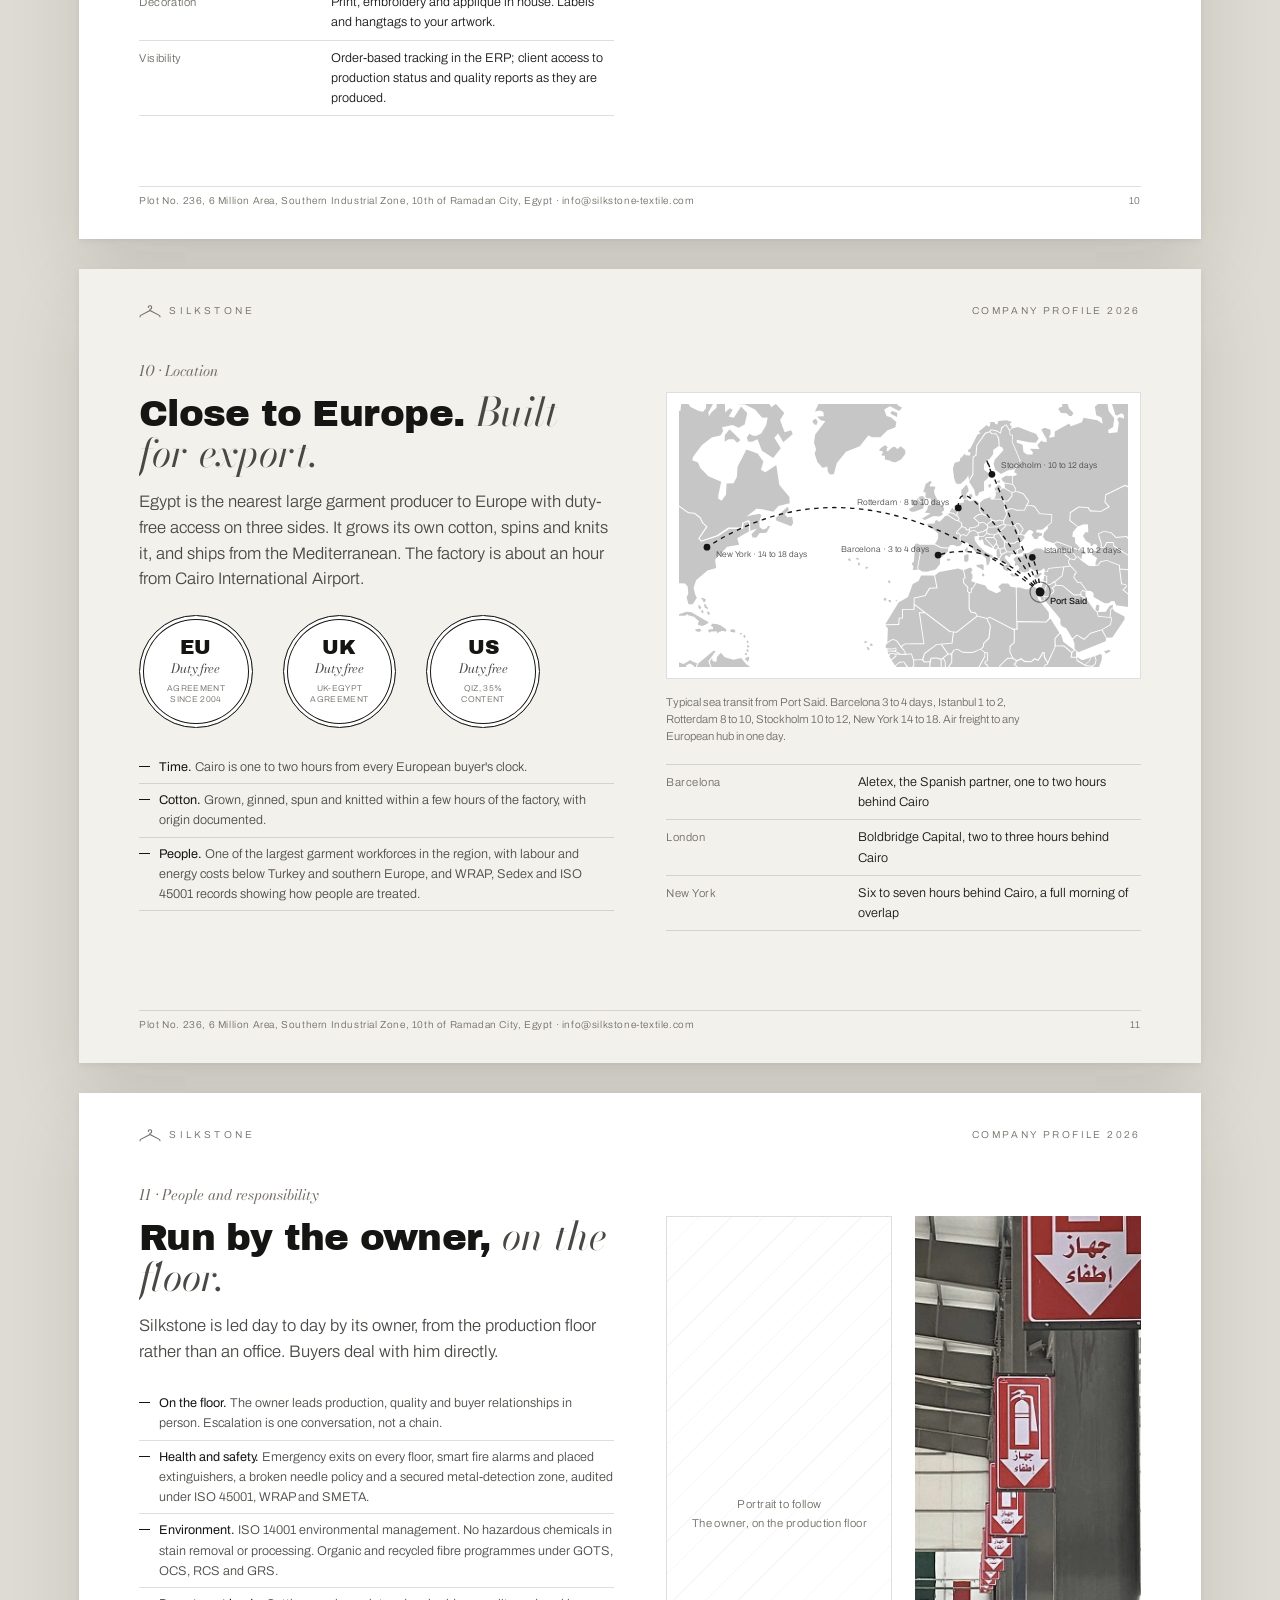
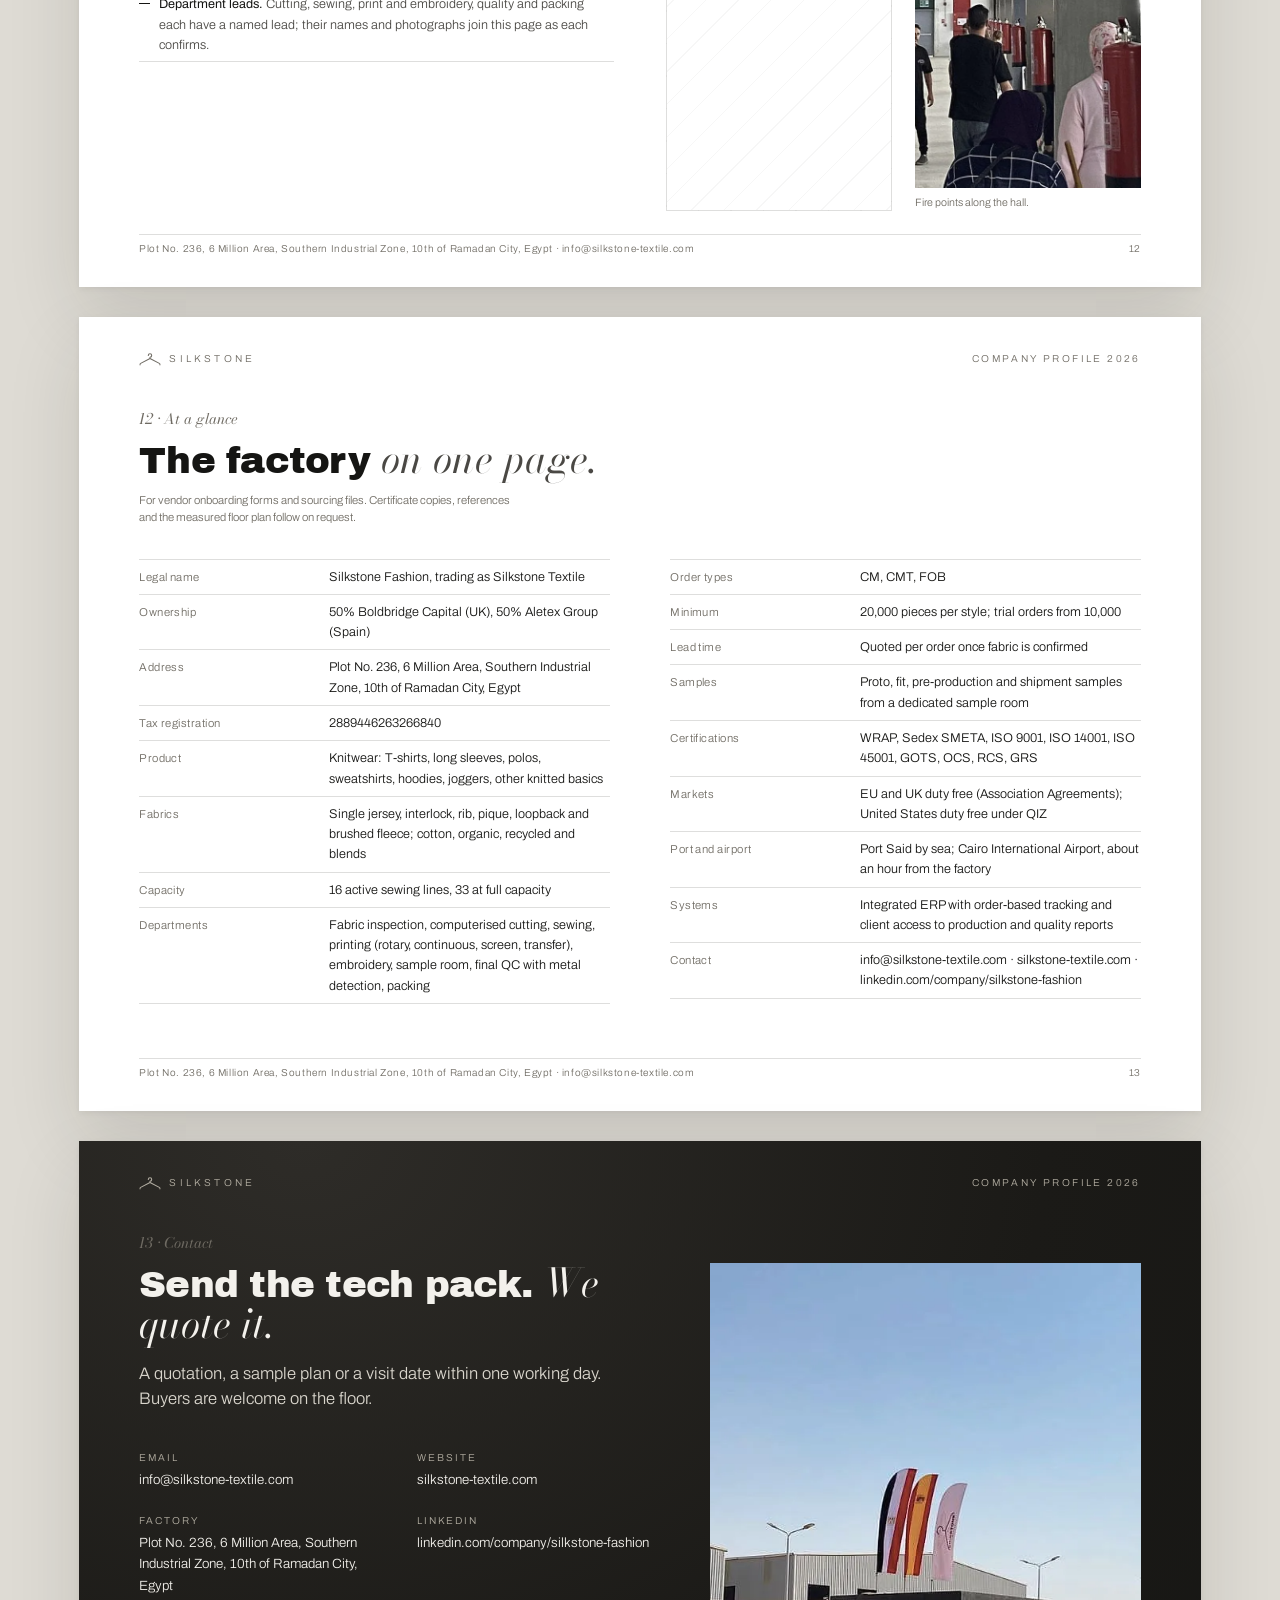
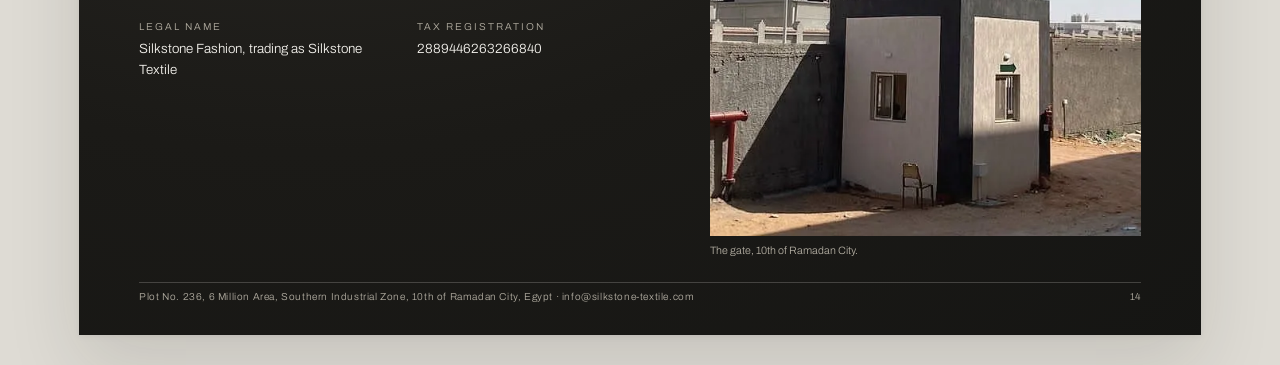
==== commit c6783591: "Real factory photographs placed on the home doors, About, Capabilities, Quality, Contact and five pr" ====
--- a/profile/index.html
+++ b/profile/index.html
@@ -42,7 +42,9 @@
 .foot{position:absolute;left:var(--m);right:var(--m);bottom:8mm;display:flex;justify-content:space-between;font-size:7.5pt;letter-spacing:.06em;color:var(--ash);border-top:1px solid var(--line);padding-top:6px}
 .dark .foot{color:#B4AFA3;border-color:rgba(243,241,236,.2)}
 .n{font-family:var(--silk);font-style:italic;font-size:11pt;color:var(--ash);display:block;margin-bottom:8px}
-.body{position:absolute;left:var(--m);right:var(--m);top:24mm;bottom:20mm}
+.body{position:absolute;left:var(--m);right:var(--m);top:24mm;bottom:20mm;overflow:hidden;display:flex;flex-direction:column}
+.body>.two,.body>.contact-grid,.body>.wardrobe,.body>.stages{flex:1;height:auto;min-height:0}
+.two>*{min-height:0;min-width:0}
 /* grids */
 .two{display:grid;grid-template-columns:1fr 1fr;gap:14mm;height:100%}
 .two.narrow{grid-template-columns:1.1fr .9fr}
@@ -82,12 +84,12 @@
 .partner .plogo .darkbox img{height:auto;width:30mm}
 /* stages */
 .stages{display:grid;grid-template-columns:repeat(4,1fr);gap:8mm 8mm;height:100%;align-content:start}
-.stage img{width:100%;height:30mm;object-fit:contain;display:block;margin-bottom:5px}
+.stage img{width:100%;height:25mm;object-fit:contain;display:block;margin-bottom:4px}
 .stage h3{font-size:11.5pt;margin-bottom:4px}
-.stage p{font-size:8.6pt;color:var(--graphite);line-height:1.5;margin:0}
+.stage p{font-size:8.2pt;color:var(--graphite);line-height:1.45;margin:0}
 .stage .num{font-family:var(--silk);font-style:italic;color:var(--ash);font-size:10pt}
 /* plan */
-.plan{width:100%;height:auto;display:block}
+.plan{width:100%;height:auto;max-height:118mm;display:block}
 .plan .shell{fill:none;stroke:var(--black);stroke-width:1.2}
 .plan rect.r{fill:var(--white);stroke:var(--line-strong);stroke-width:1}
 .plan text{font-size:15px;fill:var(--black);text-anchor:middle;font-family:var(--font);font-weight:400}
@@ -96,23 +98,23 @@
 /* certificates */
 .frames{display:grid;grid-template-columns:repeat(5,1fr);gap:6mm}
 .frame{background:var(--white);border:1px solid var(--black);padding:6px;text-align:center;box-shadow:0 10px 24px rgba(21,21,19,.08)}
-.frame .mat{border:1px solid var(--line);aspect-ratio:4/3;display:grid;place-items:center;padding:10px}
+.frame .mat{border:1px solid var(--line);aspect-ratio:3/2;display:grid;place-items:center;padding:10px}
 .frame .mat img{max-height:14mm;max-width:70%;filter:grayscale(1);opacity:.85}
 .frame b{display:block;font-family:var(--stone);font-weight:400;font-size:9pt;margin:8px 0 2px}
 .frame span{display:block;font-size:7.5pt;color:var(--graphite);line-height:1.4;padding:0 4px}
 /* wardrobe */
-.rail{position:relative;background:var(--white);border:1px solid var(--line);padding:0}
+.rail{position:relative;background:var(--white);border:1px solid var(--line);padding:0;align-self:start}
 .rail .steel{position:absolute;left:0;right:0;top:6mm;height:5px;background:linear-gradient(180deg,#8f8b84,#c9c5bd 45%,#6f6b63);border-radius:3px;z-index:2}
 .rail .strip{display:grid;grid-template-columns:repeat(3,1fr);gap:2px}
 .wardrobe{display:grid;grid-template-columns:1fr 1.05fr;grid-template-rows:1fr 1fr;gap:6mm 10mm;height:100%}
 .wardrobe>div:first-child{grid-row:1/span 2}
 .rail .strip div{text-align:center;font-size:7.5pt;letter-spacing:.2em;text-transform:uppercase;color:var(--graphite);padding-bottom:8px}
-.rail .strip img{width:100%;height:58mm;object-fit:cover;object-position:50% 20%;display:block;margin-bottom:6px}
+.rail .strip img{width:100%;height:54mm;object-fit:cover;object-position:50% 20%;display:block;margin-bottom:6px}
 .specs{display:grid;grid-template-columns:repeat(3,1fr);gap:6mm 10mm;margin-top:8mm}
 .spec h3{font-size:11pt;margin-bottom:3px}
 .spec p{font-size:8.6pt;color:var(--graphite);line-height:1.5;margin:0}
 /* map */
-.routemap{position:relative;background:var(--white);border:1px solid var(--line);padding:3mm;height:84mm}
+.routemap{position:relative;background:var(--white);border:1px solid var(--line);padding:3mm;height:76mm}
 .routemap .crop{position:relative;overflow:hidden;height:100%}
 .routemap .inner{position:absolute;width:237%;left:-55%;top:-34%}
 .routemap .inner img{width:100%;opacity:.22;filter:grayscale(1);display:block}
@@ -126,7 +128,7 @@
 .stamp{width:30mm;aspect-ratio:1;border:1px solid var(--black);border-radius:50%;display:grid;place-content:center;text-align:center;padding:8px;box-shadow:inset 0 0 0 3px var(--white),inset 0 0 0 4px var(--black);background:var(--white)}
 .stamp b{font-family:var(--stone);font-weight:400;font-size:15pt;display:block;line-height:1}
 .stamp span{display:block;font-family:var(--silk);font-style:italic;font-size:9.5pt;color:var(--graphite);margin-top:2px}
-.stamp small{display:block;font-size:6.5pt;letter-spacing:.06em;text-transform:uppercase;color:var(--ash);margin-top:4px;line-height:1.3}
+.stamp small{display:block;font-size:6.3pt;letter-spacing:.04em;text-transform:uppercase;color:var(--ash);margin-top:4px;line-height:1.3;max-width:22mm;margin-left:auto;margin-right:auto}
 /* contact */
 .contact-grid{display:grid;grid-template-columns:1.2fr 1fr;gap:14mm;height:100%}
 .facts{display:grid;grid-template-columns:1fr 1fr;gap:6mm 10mm;margin:0}
@@ -213,7 +215,7 @@
       <div>
         <h2>Long-term, <em>and written down.</em></h2>
         <p class="lead" style="margin-top:4mm">We do not chase one-season orders. The factory is built for programmes that repeat: the same basics, in the same quality, delivered to plan year after year. Three commitments hold that together.</p>
-        <div class="blank" style="height:52mm;margin-top:8mm"><span>Photograph to follow<br>Sewing floor, wide</span></div>
+        <figure class="fig" style="height:52mm;margin-top:8mm"><img src="../assets/img/photo-floor-lines-1400.webp" alt="Sewing lines"><figcaption>The sewing floor.</figcaption></figure>
       </div>
       <div>
         <div class="rows" style="margin-top:2mm">
@@ -234,7 +236,7 @@
   <div class="head"><span class="brand"><svg viewBox="0 0 104 62" aria-hidden="true"><path d="M44 12 A8 8 0 1 1 52 20 L52 26 L96 49 Q100 51 99 56 M52 26 L8 49 Q4 51 5 56"/></svg>SILKSTONE</span><span>Company profile 2026</span></div>
   <div class="body">
     <span class="n">04 · Capabilities</span>
-    <h2 style="margin-bottom:8mm">Fabric in. <em>Garments out.</em></h2>
+    <h2 style="margin-bottom:6mm">Fabric in. <em>Garments out.</em></h2>
     <div class="stages">
       <div class="stage"><img src="../assets/draw/rolls.svg" alt=""><span class="num">01</span><h3>Fabric sourcing</h3><p>Yarn and knitted fabric from Egyptian mills and partner mills abroad, through Aletex when the buyer prefers. Country of origin declared for all cotton. Better Cotton, organic and recycled yarn with transaction certificates.</p></div>
       <div class="stage"><img src="../assets/draw/inspection.svg" alt=""><span class="num">02</span><h3>Fabric inspection</h3><p>Every incoming roll runs through the inspection machine. Defects, shade and weight are recorded against the roll number before it is released to the floor.</p></div>
@@ -243,7 +245,7 @@
       <div class="stage"><img src="../assets/draw/trims.svg" alt=""><span class="num">05</span><h3>Trims and labels</h3><p>Neck labels, care labels, drawcords, eyelets, snaps, buttons and zips, sourced to the tech pack and pull-tested per batch.</p></div>
       <div class="stage"><img src="../assets/draw/print.svg" alt=""><span class="num">06</span><h3>Print and embroidery</h3><p>Rotary and continuous printing, screen and transfer work, and an embroidery department, all beside the sewing floor.</p></div>
       <div class="stage"><img src="../assets/draw/packing.svg" alt=""><span class="num">07</span><h3>Packing and dispatch</h3><p>Final random inspection to the buyer's AQL, every garment through a calibrated metal detector, then folded, bagged, labelled and packed to the carton ratio. Cartons scanned at sealing and at loading.</p></div>
-      <div class="stage"><div class="blank" style="height:30mm;margin-bottom:5px"><span>Photograph to follow<br>Production floor</span></div><span class="num">&nbsp;</span><h3>Nothing subcontracted</h3><p>Every stage above is inside one building under our own supervision, so nothing is untracked and no part of the order is an invoice from a third party.</p></div>
+      <div class="stage"><figure class="fig" style="height:25mm;margin-bottom:4px"><img src="../assets/img/photo-print-carousel-1400.webp" alt="The print carousel"></figure><span class="num">&nbsp;</span><h3>Nothing subcontracted</h3><p>Every stage above is inside one building under our own supervision, so nothing is untracked and no part of the order is an invoice from a third party.</p></div>
     </div>
   </div>
   <div class="foot"><span>Plot No. 236, 6 Million Area, Southern Industrial Zone, 10th of Ramadan City, Egypt · info@silkstone-textile.com</span><span>5</span></div>
@@ -256,17 +258,18 @@
     <span class="n">05 · Equipment and records</span>
     <div class="two narrow">
       <div>
-        <h2 style="margin-bottom:6mm">What is <em>on the floor.</em></h2>
-        <svg class="plan" viewBox="0 0 900 420" aria-label="Simplified floor plan">
-          <rect x="10" y="10" width="880" height="400" class="shell"/>
-          <g><rect class="r" x="30" y="30" width="200" height="120"/><text x="130" y="86">Fabric intake</text><text x="130" y="106" class="sub">Inspection</text></g>
-          <g><rect class="r" x="250" y="30" width="200" height="120"/><text x="350" y="86">Cutting</text><text x="350" y="106" class="sub">Auto-cutting line</text></g>
-          <g><rect class="r" x="470" y="30" width="200" height="120"/><text x="570" y="86">Print</text><text x="570" y="106" class="sub">Embroidery</text></g>
-          <g><rect class="r" x="690" y="30" width="180" height="120"/><text x="780" y="86">Sample room</text><text x="780" y="106" class="sub">Development</text></g>
-          <g><rect class="r" x="30" y="170" width="640" height="220"/><text x="350" y="272">Sewing</text><text x="350" y="294" class="sub">16 lines active · 33 at capacity</text>
-            <g class="lines"><line x1="60" y1="200" x2="640" y2="200"/><line x1="60" y1="222" x2="640" y2="222"/><line x1="60" y1="244" x2="640" y2="244"/><line x1="60" y1="318" x2="640" y2="318"/><line x1="60" y1="340" x2="640" y2="340"/><line x1="60" y1="362" x2="640" y2="362"/></g></g>
-          <g><rect class="r" x="690" y="170" width="180" height="100"/><text x="780" y="214">Final QC</text><text x="780" y="234" class="sub">Metal detection</text></g>
-          <g><rect class="r" x="690" y="290" width="180" height="100"/><text x="780" y="334">Packing</text><text x="780" y="354" class="sub">Dispatch</text></g>
+        <h2 style="margin-bottom:4mm">What is <em>on the floor.</em></h2>
+        <svg class="plan" viewBox="0 0 900 810" preserveAspectRatio="xMidYMin meet" aria-label="Simplified floor plan">
+          <rect x="10" y="10" width="880" height="790" class="shell"/>
+          <g><rect class="r" x="30" y="30" width="260" height="140"/><text x="160" y="96">Fabric intake</text><text x="160" y="118" class="sub">Inspection machine</text></g>
+          <g><rect class="r" x="310" y="30" width="300" height="140"/><text x="460" y="96">Cutting</text><text x="460" y="118" class="sub">Computerised auto-cutting line</text></g>
+          <g><rect class="r" x="630" y="30" width="240" height="140"/><text x="750" y="96">Sample room</text><text x="750" y="118" class="sub">Development</text></g>
+          <g><rect class="r" x="30" y="190" width="580" height="140"/><text x="320" y="256">Print and embroidery</text><text x="320" y="278" class="sub">Rotary, continuous, screen, transfer · embroidery heads</text></g>
+          <g><rect class="r" x="630" y="190" width="240" height="140"/><text x="750" y="256">Final QC</text><text x="750" y="278" class="sub">Metal detection</text></g>
+          <g><rect class="r" x="30" y="350" width="580" height="430"/><text x="320" y="558">Sewing</text><text x="320" y="580" class="sub">16 lines active · 33 at capacity</text>
+            <g class="lines"><line x1="60" y1="390" x2="580" y2="390"/><line x1="60" y1="420" x2="580" y2="420"/><line x1="60" y1="450" x2="580" y2="450"/><line x1="60" y1="480" x2="580" y2="480"/><line x1="60" y1="510" x2="580" y2="510"/><line x1="60" y1="620" x2="580" y2="620"/><line x1="60" y1="650" x2="580" y2="650"/><line x1="60" y1="680" x2="580" y2="680"/><line x1="60" y1="710" x2="580" y2="710"/><line x1="60" y1="740" x2="580" y2="740"/></g></g>
+          <g><rect class="r" x="630" y="350" width="240" height="200"/><text x="750" y="446">Packing</text><text x="750" y="468" class="sub">Folding, bagging, cartons</text></g>
+          <g><rect class="r" x="630" y="570" width="240" height="210"/><text x="750" y="671">Dispatch</text><text x="750" y="693" class="sub">Carton scan at loading</text></g>
         </svg>
         <p class="small" style="margin-top:6px">Schematic layout, not to scale.</p>
       </div>
@@ -309,8 +312,8 @@
         </ul>
       </div>
       <div class="two" style="grid-template-columns:1fr;gap:6mm">
-        <div class="blank"><span>Photograph to follow<br>Fabric inspection machine</span></div>
-        <div class="blank"><span>Photograph to follow<br>Metal detector at packing</span></div>
+        <figure class="fig"><img src="../assets/img/photo-cutting-table-1400.webp" alt="Cutting table"><figcaption>The cutting table.</figcaption></figure>
+        <figure class="fig"><img src="../assets/img/photo-floor-inspection-1400.webp" alt="Checking at the finishing tables"><figcaption>Checking at the finishing tables.</figcaption></figure>
       </div>
     </div>
   </div>
@@ -420,9 +423,9 @@
         <h2>Close to Europe. <em>Built for export.</em></h2>
         <p class="lead" style="margin-top:4mm">Egypt is the nearest large garment producer to Europe with duty-free access on three sides. It grows its own cotton, spins and knits it, and ships from the Mediterranean. The factory is about an hour from Cairo International Airport.</p>
         <div class="stamps">
-          <div class="stamp"><b>EU</b><span>Duty free</span><small>Association Agreement, since 2004</small></div>
-          <div class="stamp"><b>UK</b><span>Duty free</span><small>UK-Egypt Association Agreement</small></div>
-          <div class="stamp"><b>US</b><span>Duty free</span><small>QIZ, 35% qualifying content</small></div>
+          <div class="stamp"><b>EU</b><span>Duty free</span><small>Agreement since 2004</small></div>
+          <div class="stamp"><b>UK</b><span>Duty free</span><small>UK-Egypt agreement</small></div>
+          <div class="stamp"><b>US</b><span>Duty free</span><small>QIZ, 35% content</small></div>
         </div>
         <ul class="dash" style="margin-top:6mm">
           <li><b>Time.</b> Cairo is one to two hours from every European buyer's clock.</li>
@@ -468,7 +471,7 @@
       </div>
       <div class="two" style="grid-template-columns:1fr 1fr;gap:6mm">
         <div class="blank"><span>Portrait to follow<br>The owner, on the production floor</span></div>
-        <div class="blank"><span>Photograph to follow<br>Sewing line</span></div>
+        <figure class="fig"><img src="../assets/img/photo-safety-hall-1400.webp" alt="Fire points along the hall"><figcaption>Fire points along the hall.</figcaption></figure>
       </div>
     </div>
   </div>
@@ -527,7 +530,7 @@
           <div><dt>Tax registration</dt><dd>2889446263266840</dd></div>
         </dl>
       </div>
-      <div class="blank" style="background:rgba(243,241,236,.06);border-color:rgba(243,241,236,.25);color:#B4AFA3;background-image:repeating-linear-gradient(135deg,transparent 0 22px,rgba(243,241,236,.06) 22px 23px)"><span>Photograph to follow<br>Factory exterior</span></div>
+      <figure class="fig"><img src="../assets/img/photo-factory-gate-1400.webp" alt="The factory gate with the Silkstone, Spanish and Egyptian flags"><figcaption style="color:#B4AFA3">The gate, 10th of Ramadan City.</figcaption></figure>
     </div>
   </div>
   <div class="foot"><span>Plot No. 236, 6 Million Area, Southern Industrial Zone, 10th of Ramadan City, Egypt · info@silkstone-textile.com</span><span>14</span></div>
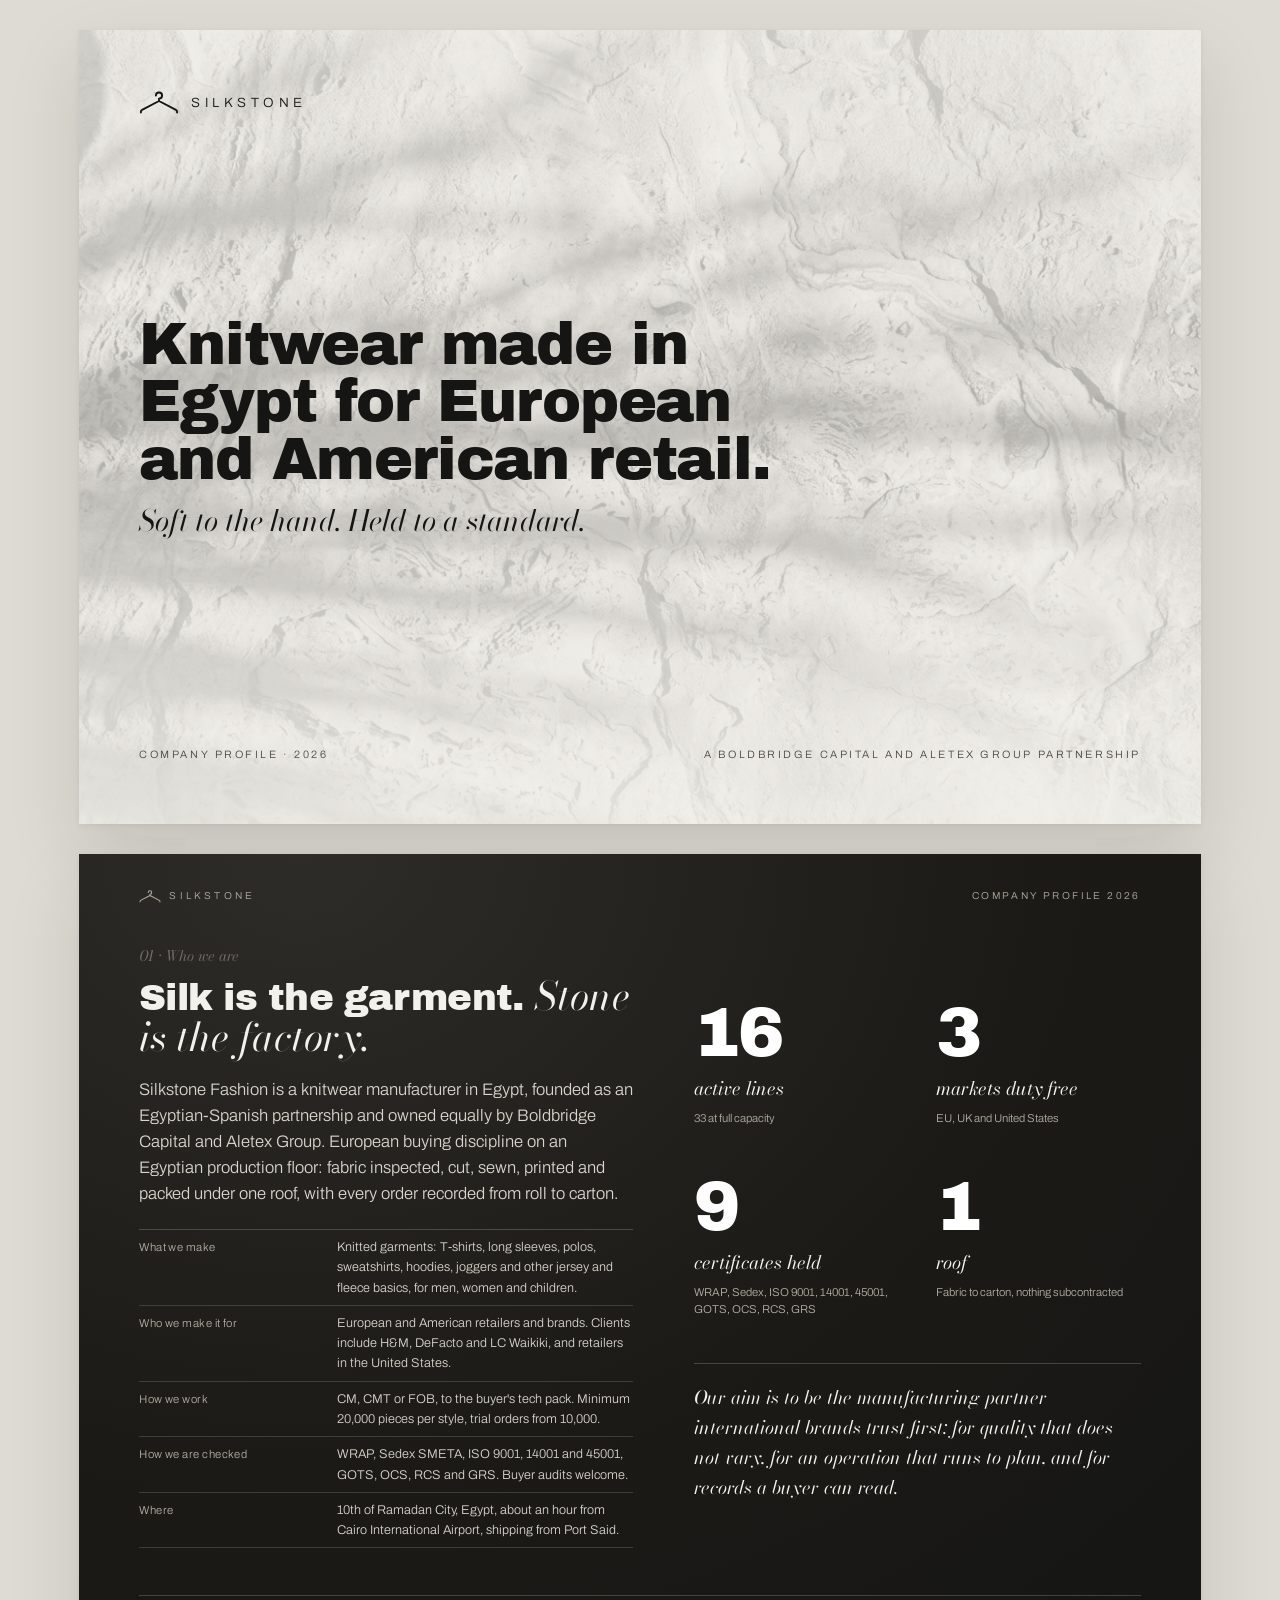
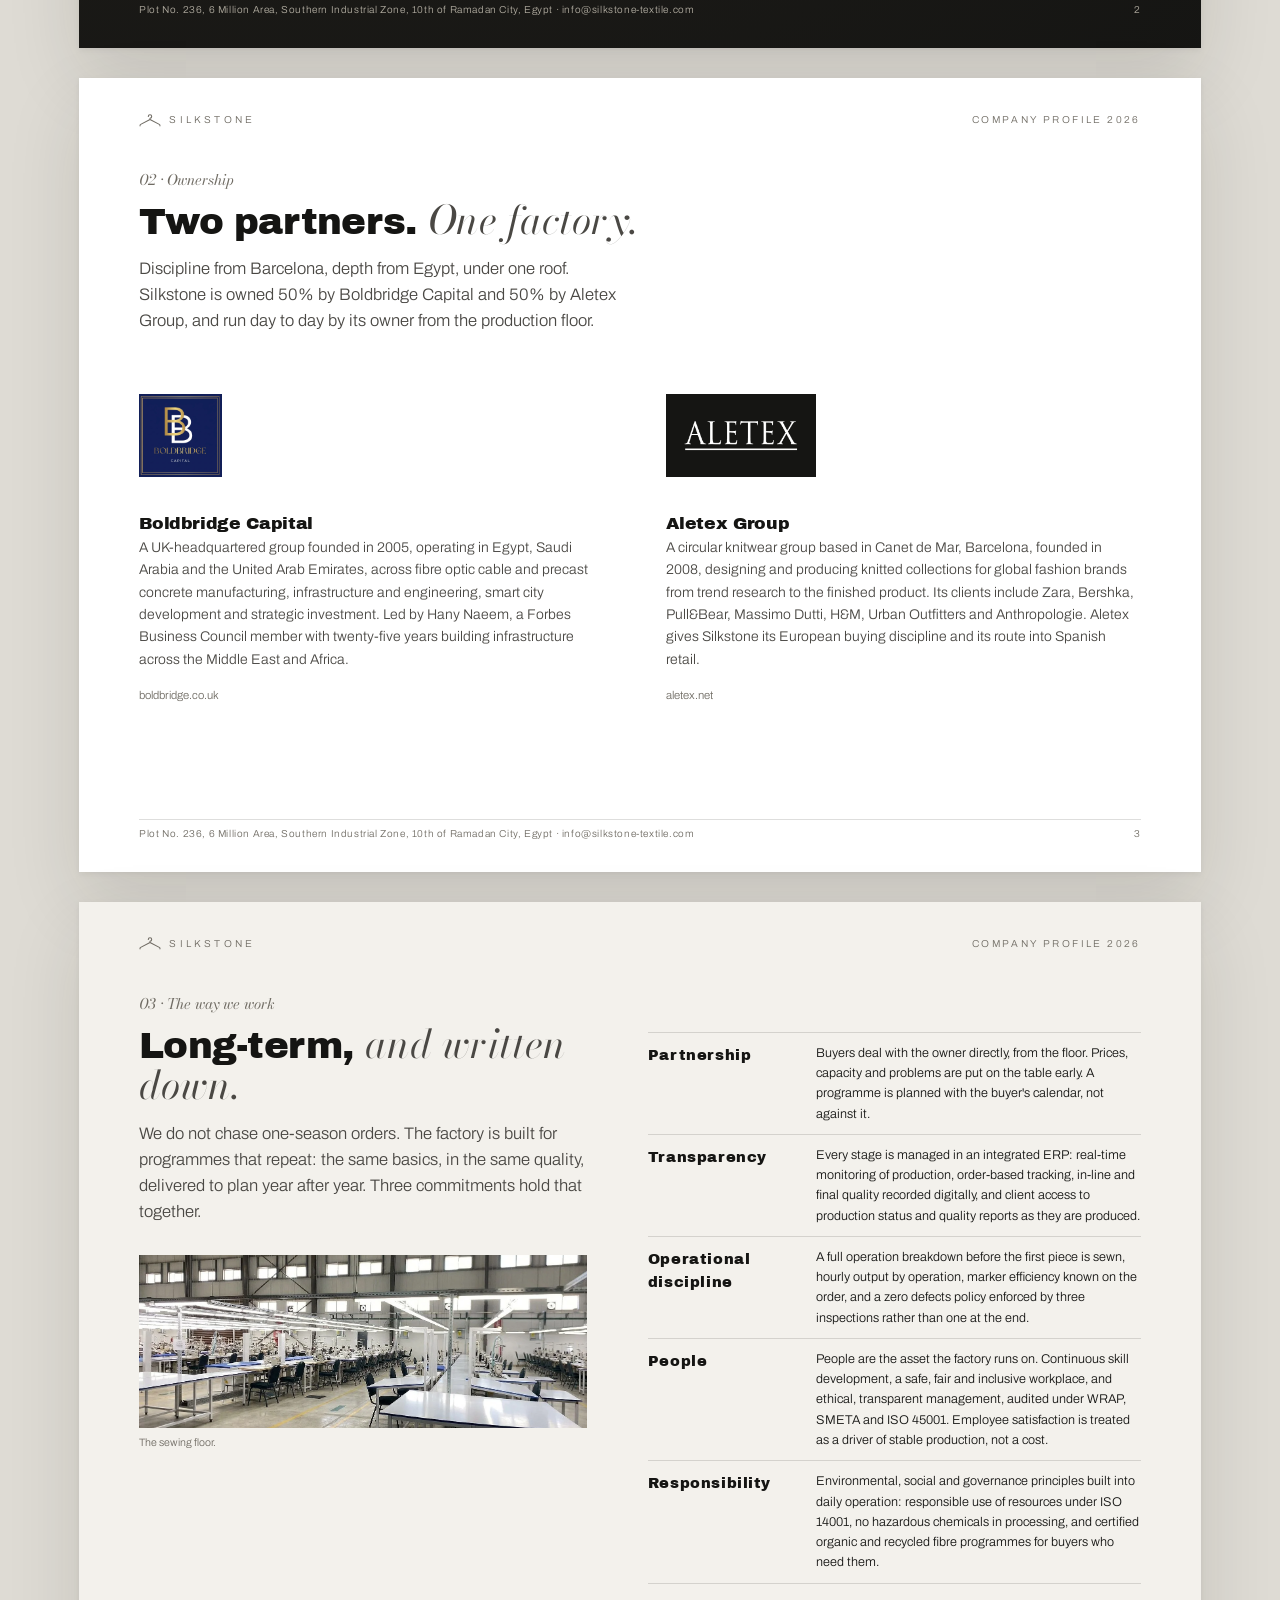
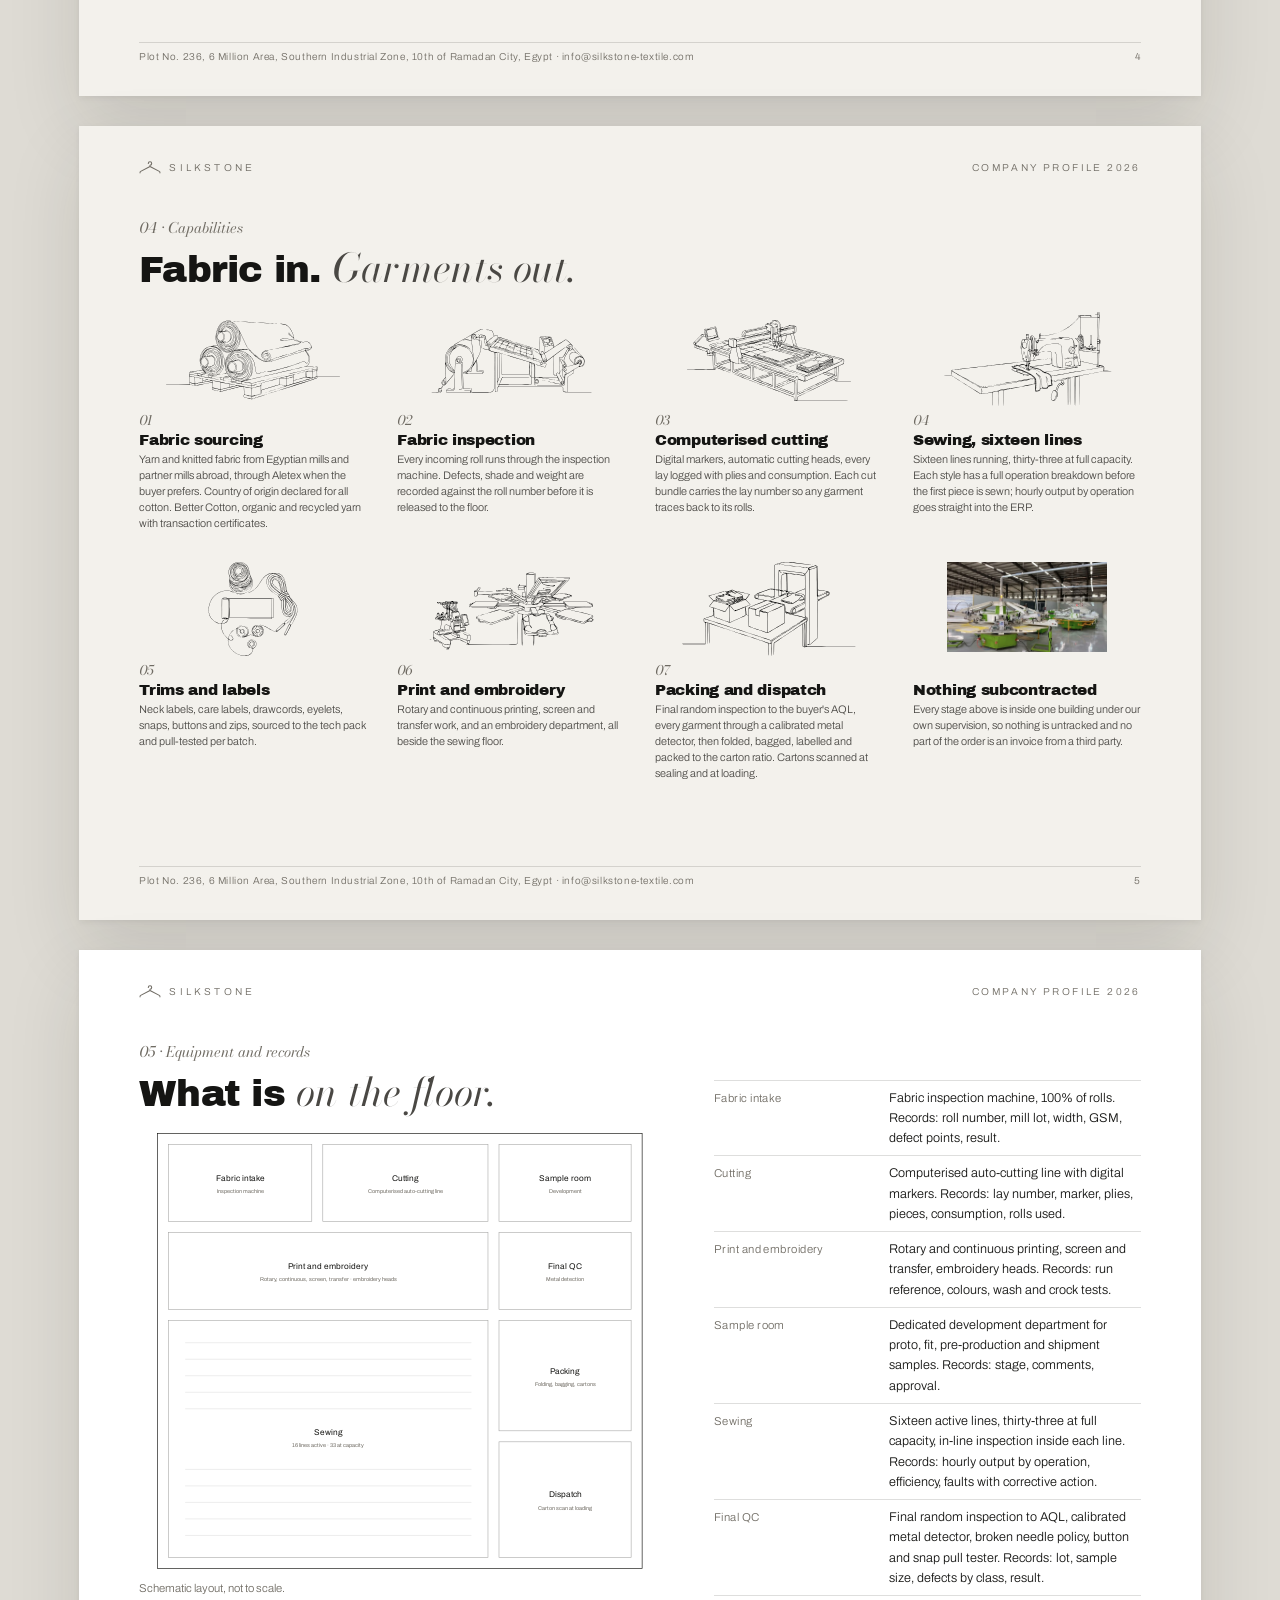
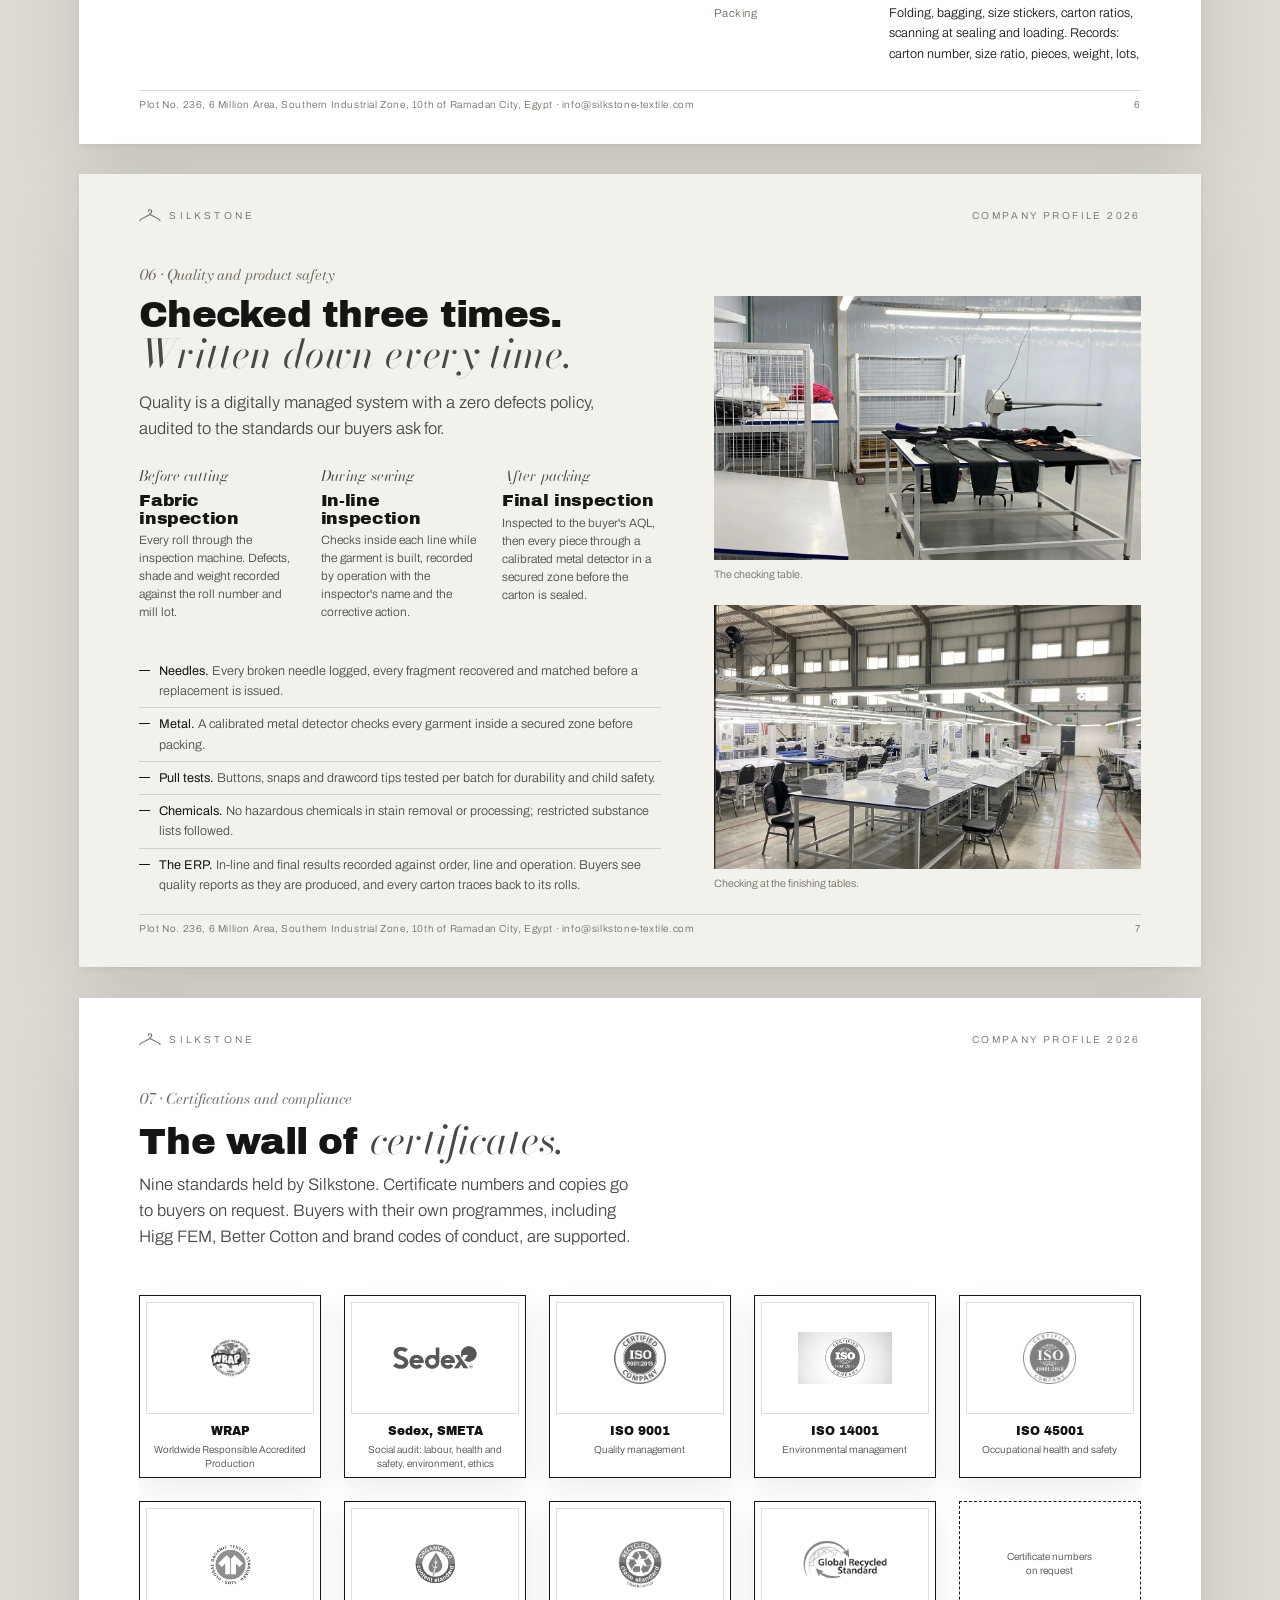
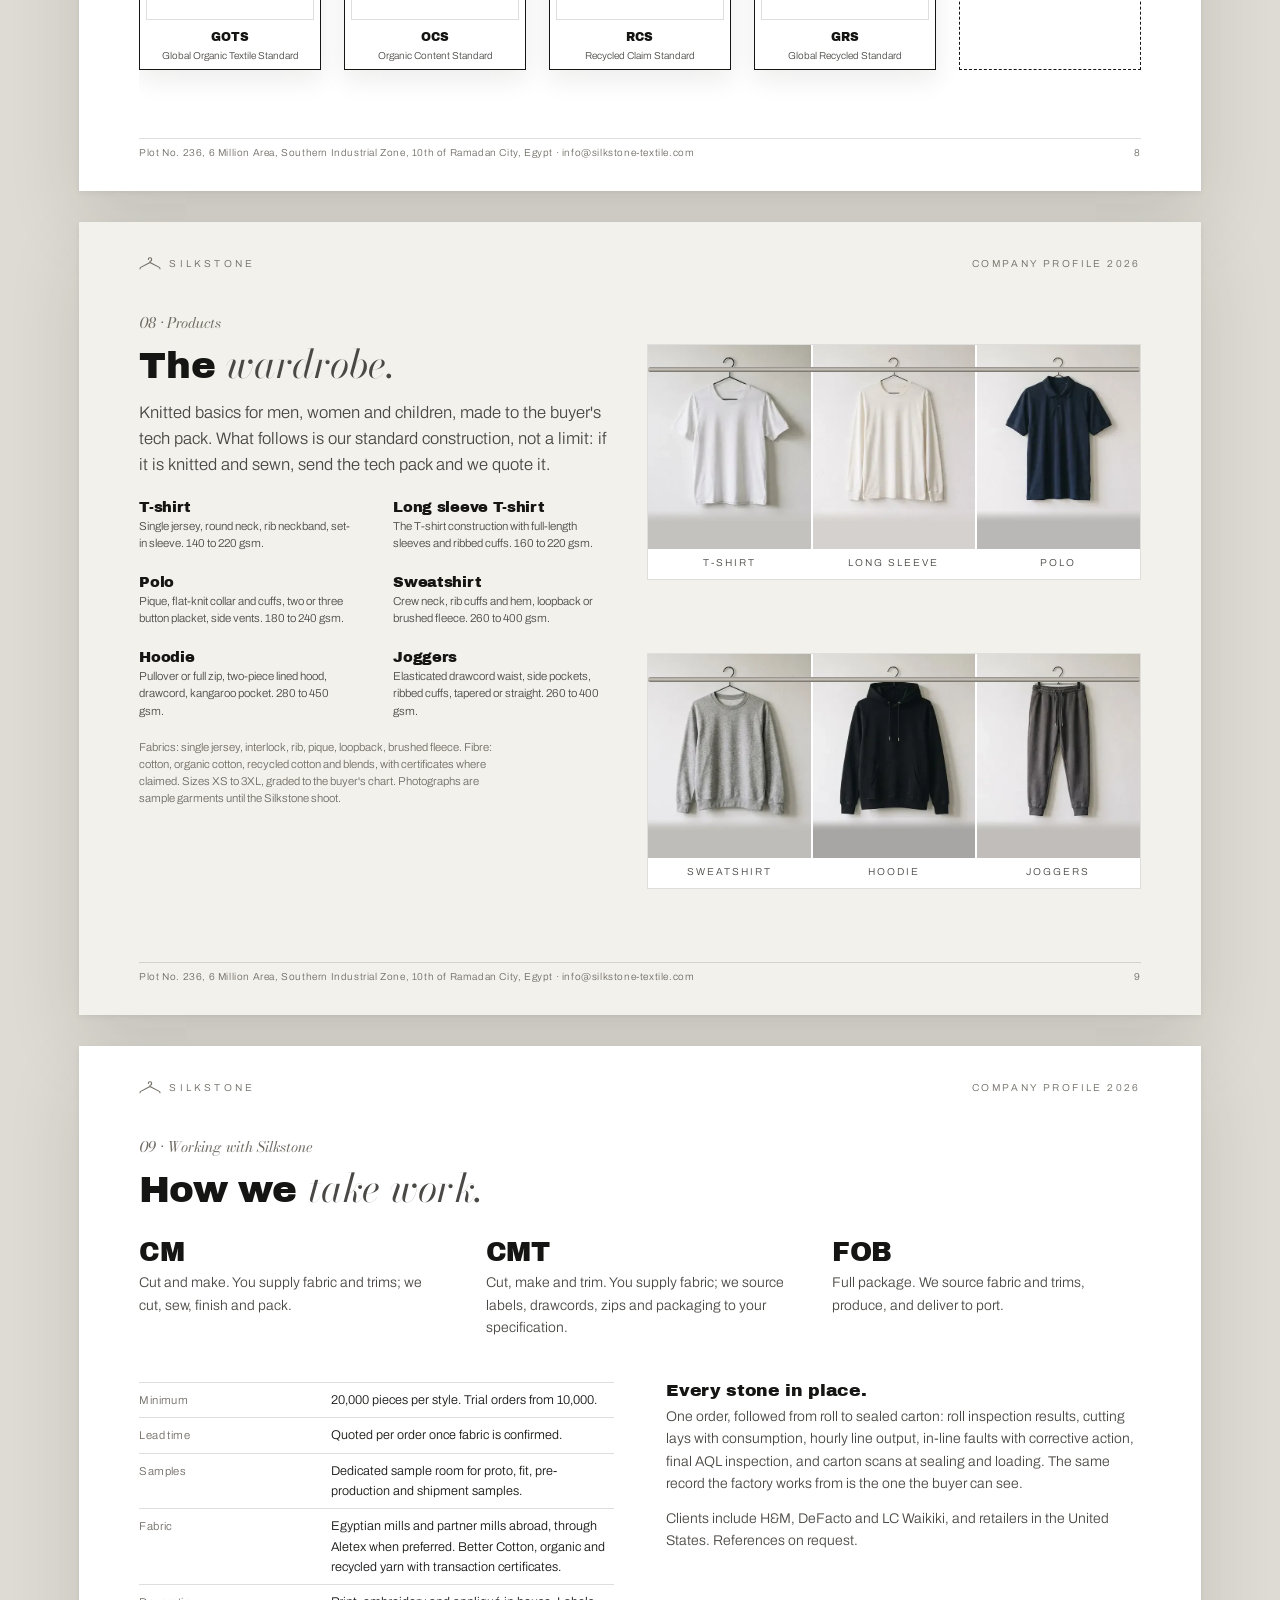
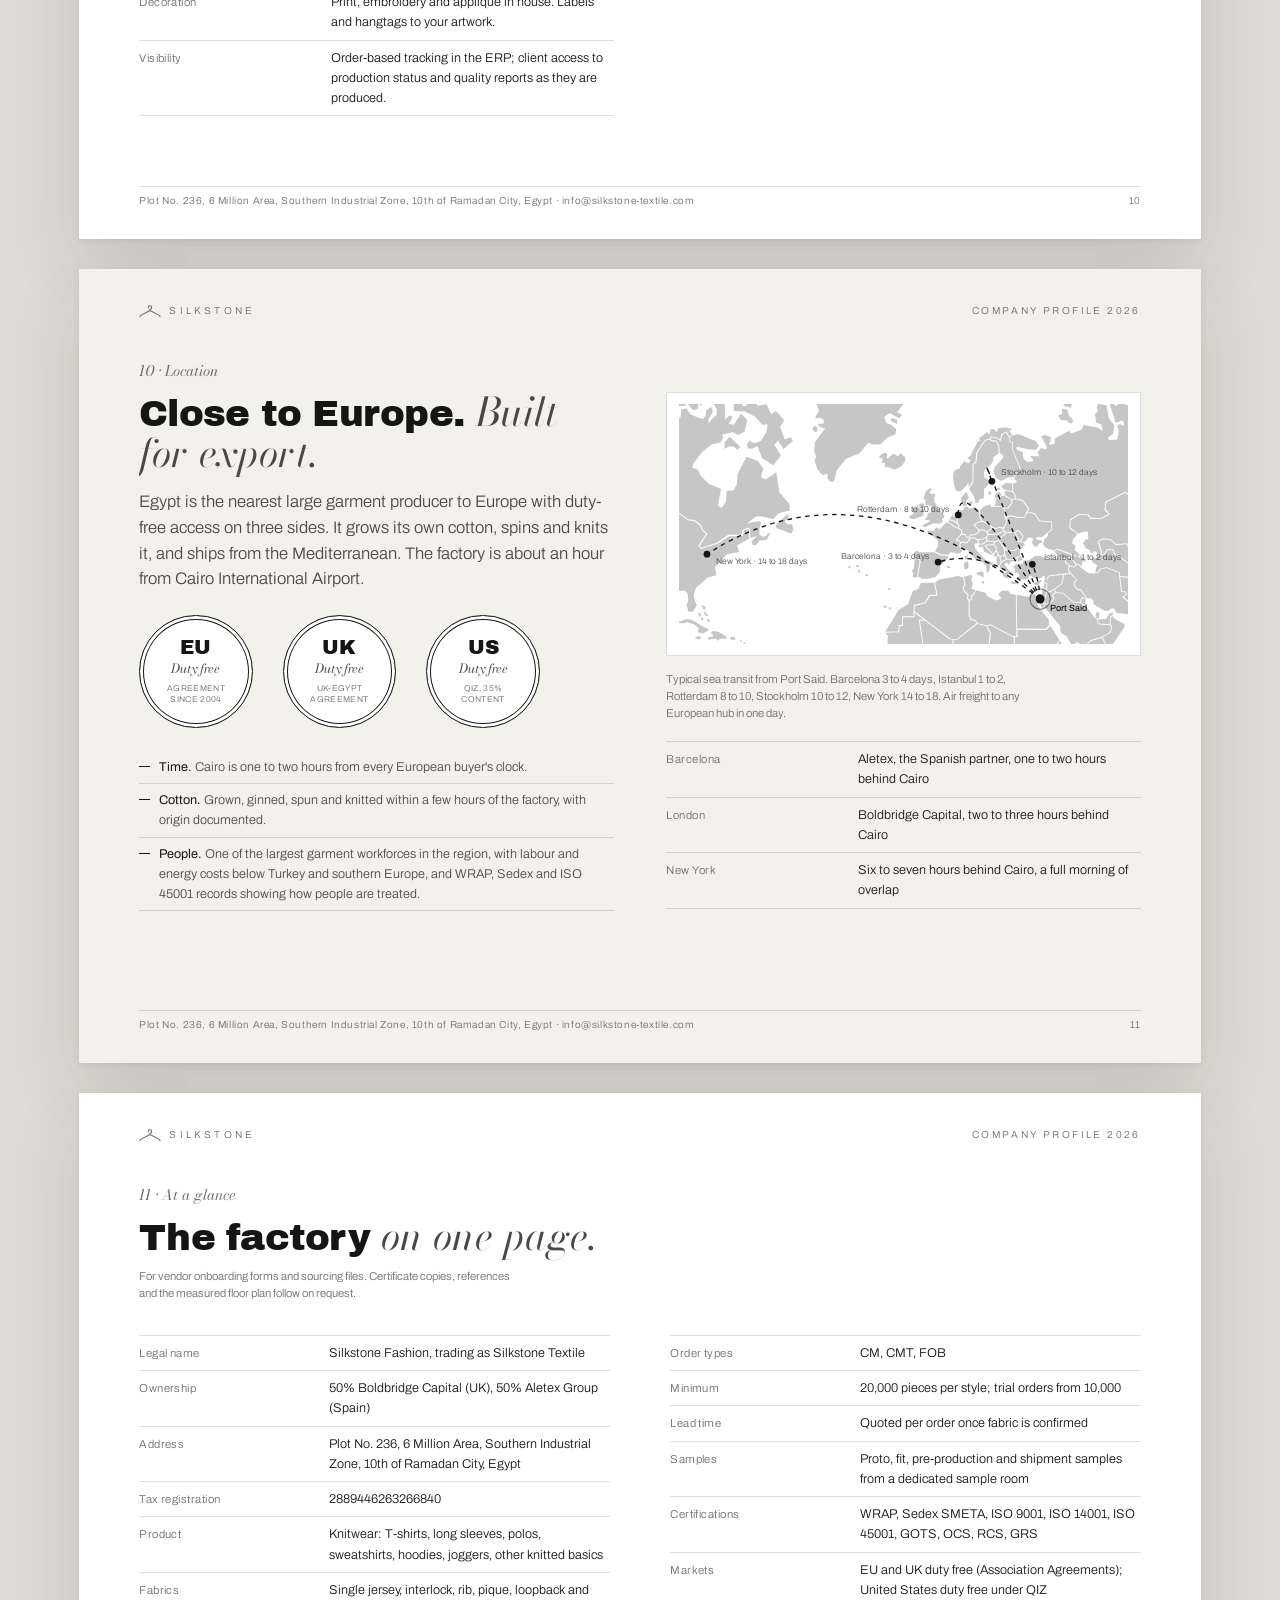
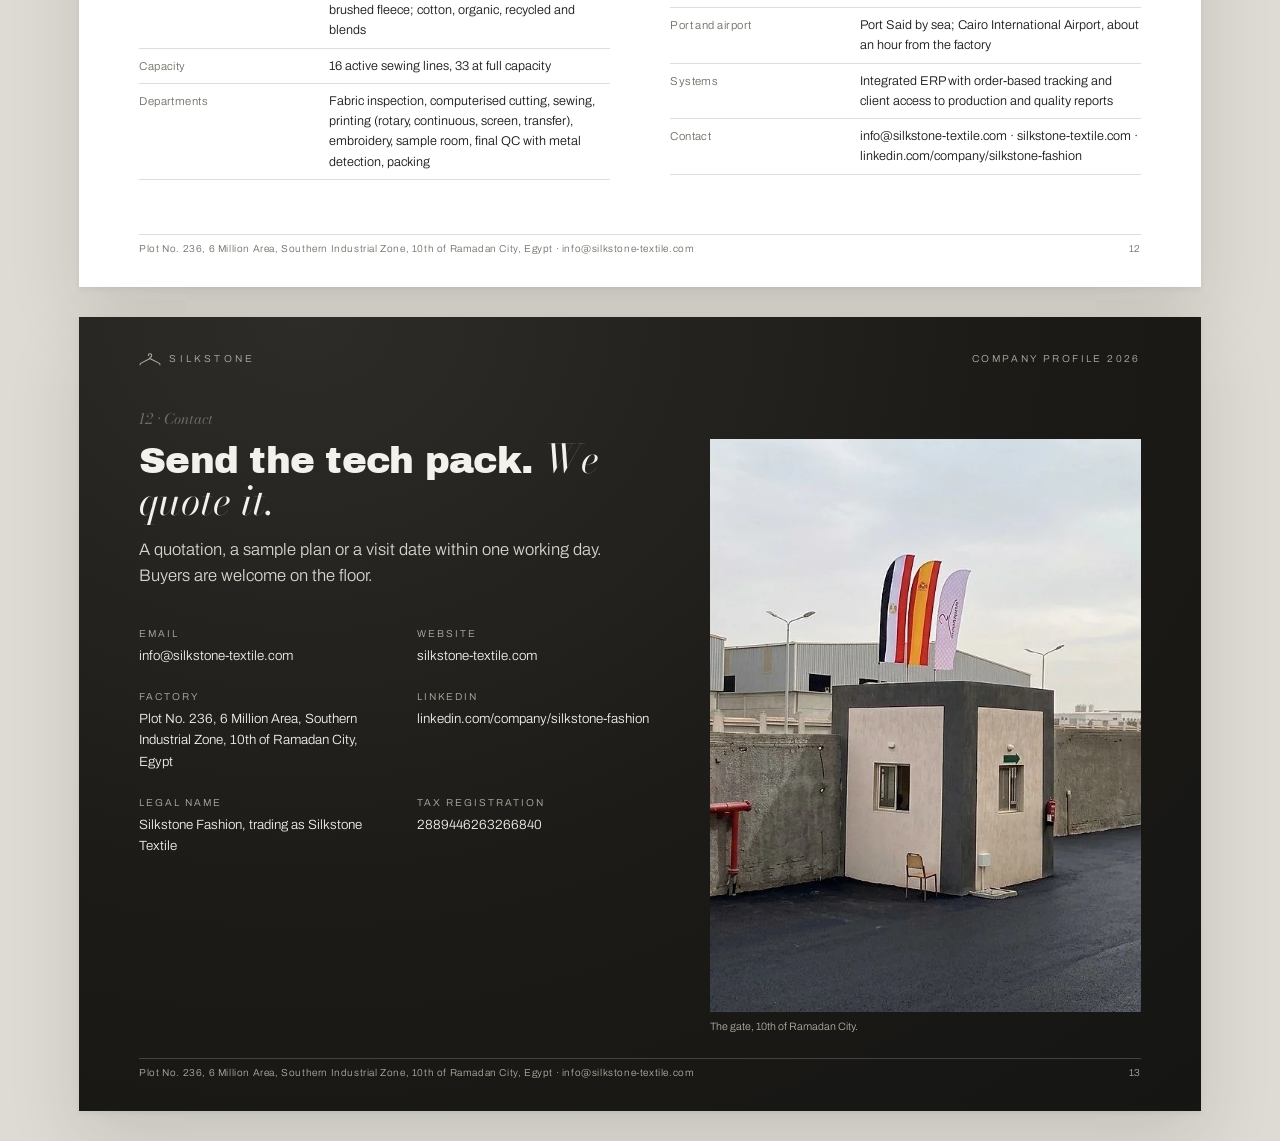
==== commit bd5e6b78: "Gemini-cleaned photographs replace the raw ones across the site and profile; owner page removed from" ====
--- a/profile/index.html
+++ b/profile/index.html
@@ -114,7 +114,7 @@
 .spec h3{font-size:11pt;margin-bottom:3px}
 .spec p{font-size:8.6pt;color:var(--graphite);line-height:1.5;margin:0}
 /* map */
-.routemap{position:relative;background:var(--white);border:1px solid var(--line);padding:3mm;height:76mm}
+.routemap{position:relative;background:var(--white);border:1px solid var(--line);padding:3mm;height:70mm}
 .routemap .crop{position:relative;overflow:hidden;height:100%}
 .routemap .inner{position:absolute;width:237%;left:-55%;top:-34%}
 .routemap .inner img{width:100%;opacity:.22;filter:grayscale(1);display:block}
@@ -312,7 +312,7 @@
         </ul>
       </div>
       <div class="two" style="grid-template-columns:1fr;gap:6mm">
-        <figure class="fig"><img src="../assets/img/photo-cutting-table-1400.webp" alt="Cutting table"><figcaption>The cutting table.</figcaption></figure>
+        <figure class="fig"><img src="../assets/img/photo-checking-table-1400.webp" alt="Checking table"><figcaption>The checking table.</figcaption></figure>
         <figure class="fig"><img src="../assets/img/photo-floor-inspection-1400.webp" alt="Checking at the finishing tables"><figcaption>Checking at the finishing tables.</figcaption></figure>
       </div>
     </div>
@@ -453,36 +453,11 @@
   <div class="foot"><span>Plot No. 236, 6 Million Area, Southern Industrial Zone, 10th of Ramadan City, Egypt · info@silkstone-textile.com</span><span>11</span></div>
 </section>
 
-<!-- 11 · People and responsibility -->
-<section class="page white">
-  <div class="head"><span class="brand"><svg viewBox="0 0 104 62" aria-hidden="true"><path d="M44 12 A8 8 0 1 1 52 20 L52 26 L96 49 Q100 51 99 56 M52 26 L8 49 Q4 51 5 56"/></svg>SILKSTONE</span><span>Company profile 2026</span></div>
-  <div class="body">
-    <span class="n">11 · People and responsibility</span>
-    <div class="two">
-      <div>
-        <h2>Run by the owner, <em>on the floor.</em></h2>
-        <p class="lead" style="margin-top:4mm">Silkstone is led day to day by its owner, from the production floor rather than an office. Buyers deal with him directly.</p>
-        <ul class="dash" style="margin-top:6mm">
-          <li><b>On the floor.</b> The owner leads production, quality and buyer relationships in person. Escalation is one conversation, not a chain.</li>
-          <li><b>Health and safety.</b> Emergency exits on every floor, smart fire alarms and placed extinguishers, a broken needle policy and a secured metal-detection zone, audited under ISO 45001, WRAP and SMETA.</li>
-          <li><b>Environment.</b> ISO 14001 environmental management. No hazardous chemicals in stain removal or processing. Organic and recycled fibre programmes under GOTS, OCS, RCS and GRS.</li>
-          <li><b>Department leads.</b> Cutting, sewing, print and embroidery, quality and packing each have a named lead; their names and photographs join this page as each confirms.</li>
-        </ul>
-      </div>
-      <div class="two" style="grid-template-columns:1fr 1fr;gap:6mm">
-        <div class="blank"><span>Portrait to follow<br>The owner, on the production floor</span></div>
-        <figure class="fig"><img src="../assets/img/photo-safety-hall-1400.webp" alt="Fire points along the hall"><figcaption>Fire points along the hall.</figcaption></figure>
-      </div>
-    </div>
-  </div>
-  <div class="foot"><span>Plot No. 236, 6 Million Area, Southern Industrial Zone, 10th of Ramadan City, Egypt · info@silkstone-textile.com</span><span>12</span></div>
-</section>
-
 <!-- 12a · At a glance -->
 <section class="page white">
   <div class="head"><span class="brand"><svg viewBox="0 0 104 62" aria-hidden="true"><path d="M44 12 A8 8 0 1 1 52 20 L52 26 L96 49 Q100 51 99 56 M52 26 L8 49 Q4 51 5 56"/></svg>SILKSTONE</span><span>Company profile 2026</span></div>
   <div class="body">
-    <span class="n">12 · At a glance</span>
+    <span class="n">11 · At a glance</span>
     <h2>The factory <em>on one page.</em></h2>
     <p class="small" style="margin-top:3mm">For vendor onboarding forms and sourcing files. Certificate copies, references and the measured floor plan follow on request.</p>
     <div class="two" style="height:auto;margin-top:6mm;gap:16mm;align-items:start">
@@ -509,14 +484,14 @@
       </div>
     </div>
   </div>
-  <div class="foot"><span>Plot No. 236, 6 Million Area, Southern Industrial Zone, 10th of Ramadan City, Egypt · info@silkstone-textile.com</span><span>13</span></div>
+  <div class="foot"><span>Plot No. 236, 6 Million Area, Southern Industrial Zone, 10th of Ramadan City, Egypt · info@silkstone-textile.com</span><span>12</span></div>
 </section>
 
 <!-- 12 · Contact -->
 <section class="page dark">
   <div class="head"><span class="brand"><svg viewBox="0 0 104 62" aria-hidden="true"><path d="M44 12 A8 8 0 1 1 52 20 L52 26 L96 49 Q100 51 99 56 M52 26 L8 49 Q4 51 5 56"/></svg>SILKSTONE</span><span>Company profile 2026</span></div>
   <div class="body">
-    <span class="n">13 · Contact</span>
+    <span class="n">12 · Contact</span>
     <div class="contact-grid">
       <div>
         <h2>Send the tech pack. <em>We quote it.</em></h2>
@@ -533,7 +508,7 @@
       <figure class="fig"><img src="../assets/img/photo-factory-gate-1400.webp" alt="The factory gate with the Silkstone, Spanish and Egyptian flags"><figcaption style="color:#B4AFA3">The gate, 10th of Ramadan City.</figcaption></figure>
     </div>
   </div>
-  <div class="foot"><span>Plot No. 236, 6 Million Area, Southern Industrial Zone, 10th of Ramadan City, Egypt · info@silkstone-textile.com</span><span>14</span></div>
+  <div class="foot"><span>Plot No. 236, 6 Million Area, Southern Industrial Zone, 10th of Ramadan City, Egypt · info@silkstone-textile.com</span><span>13</span></div>
 </section>
 
 </body>
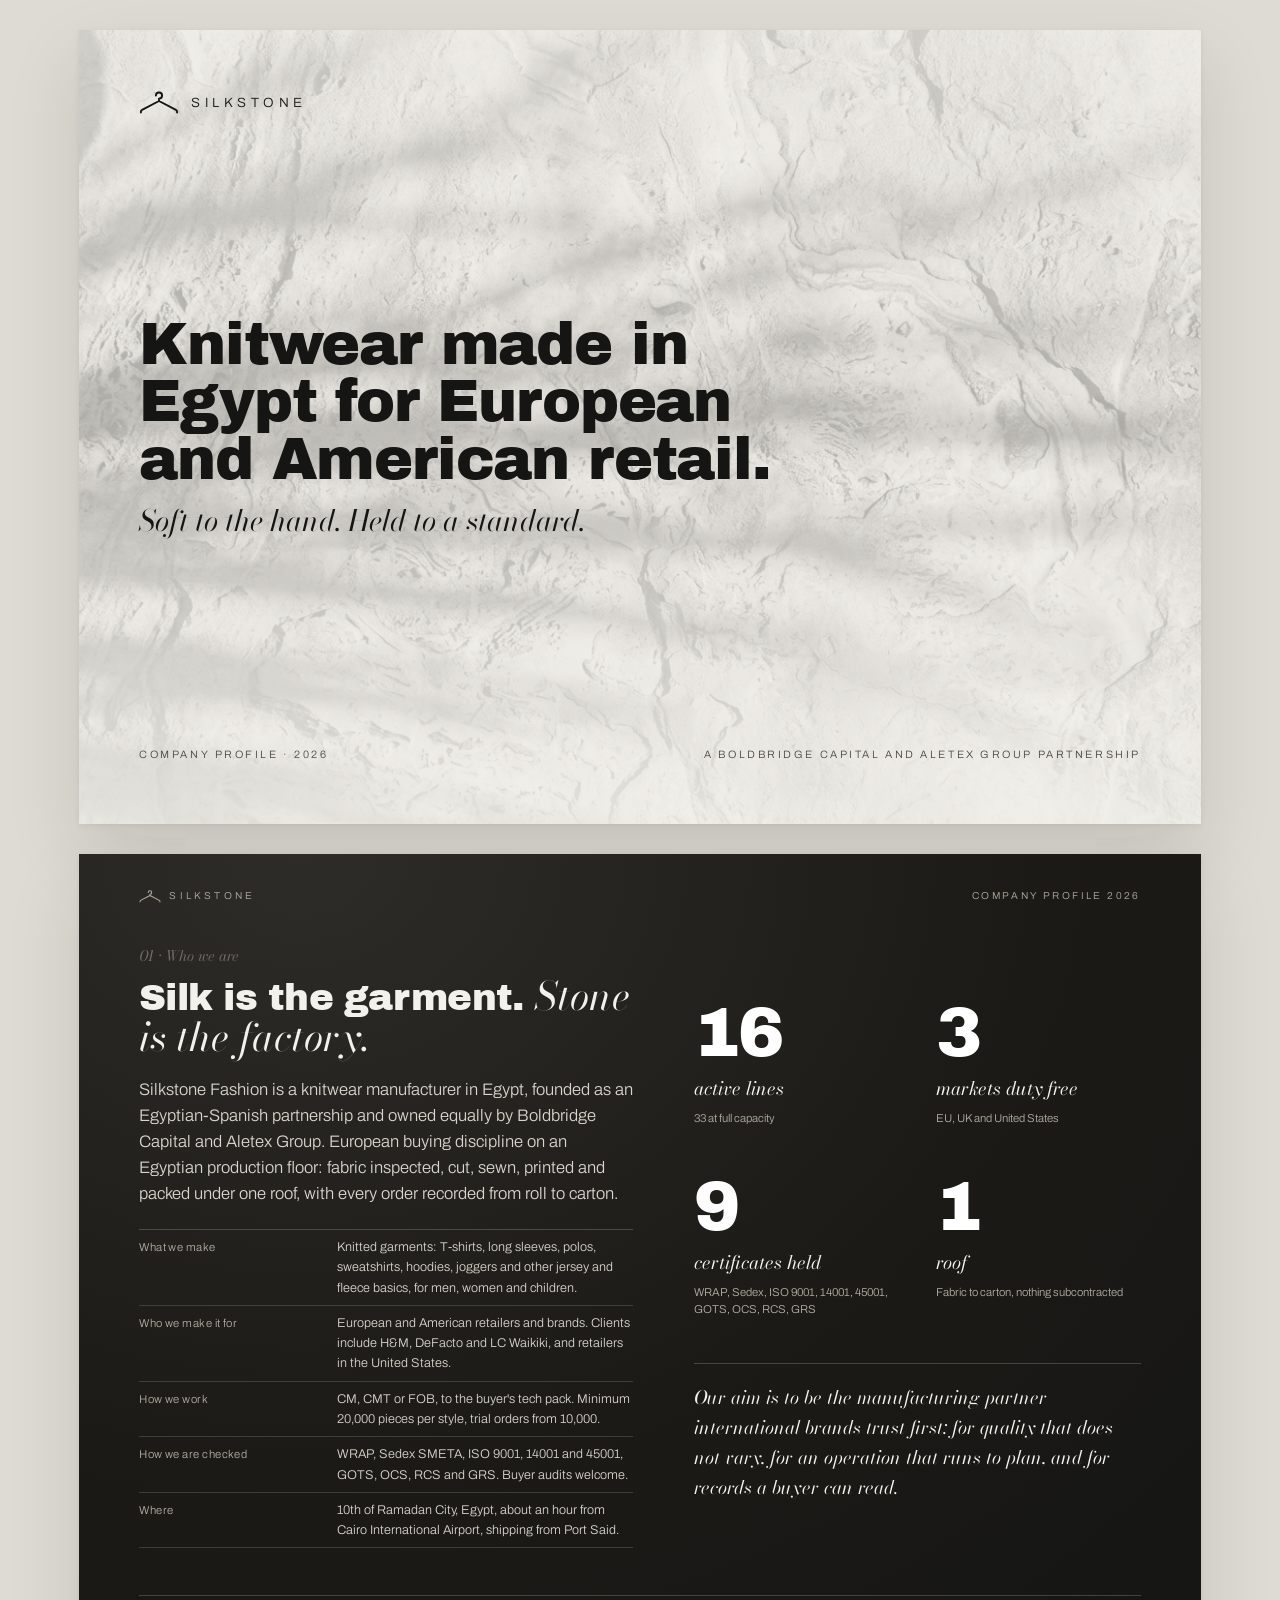
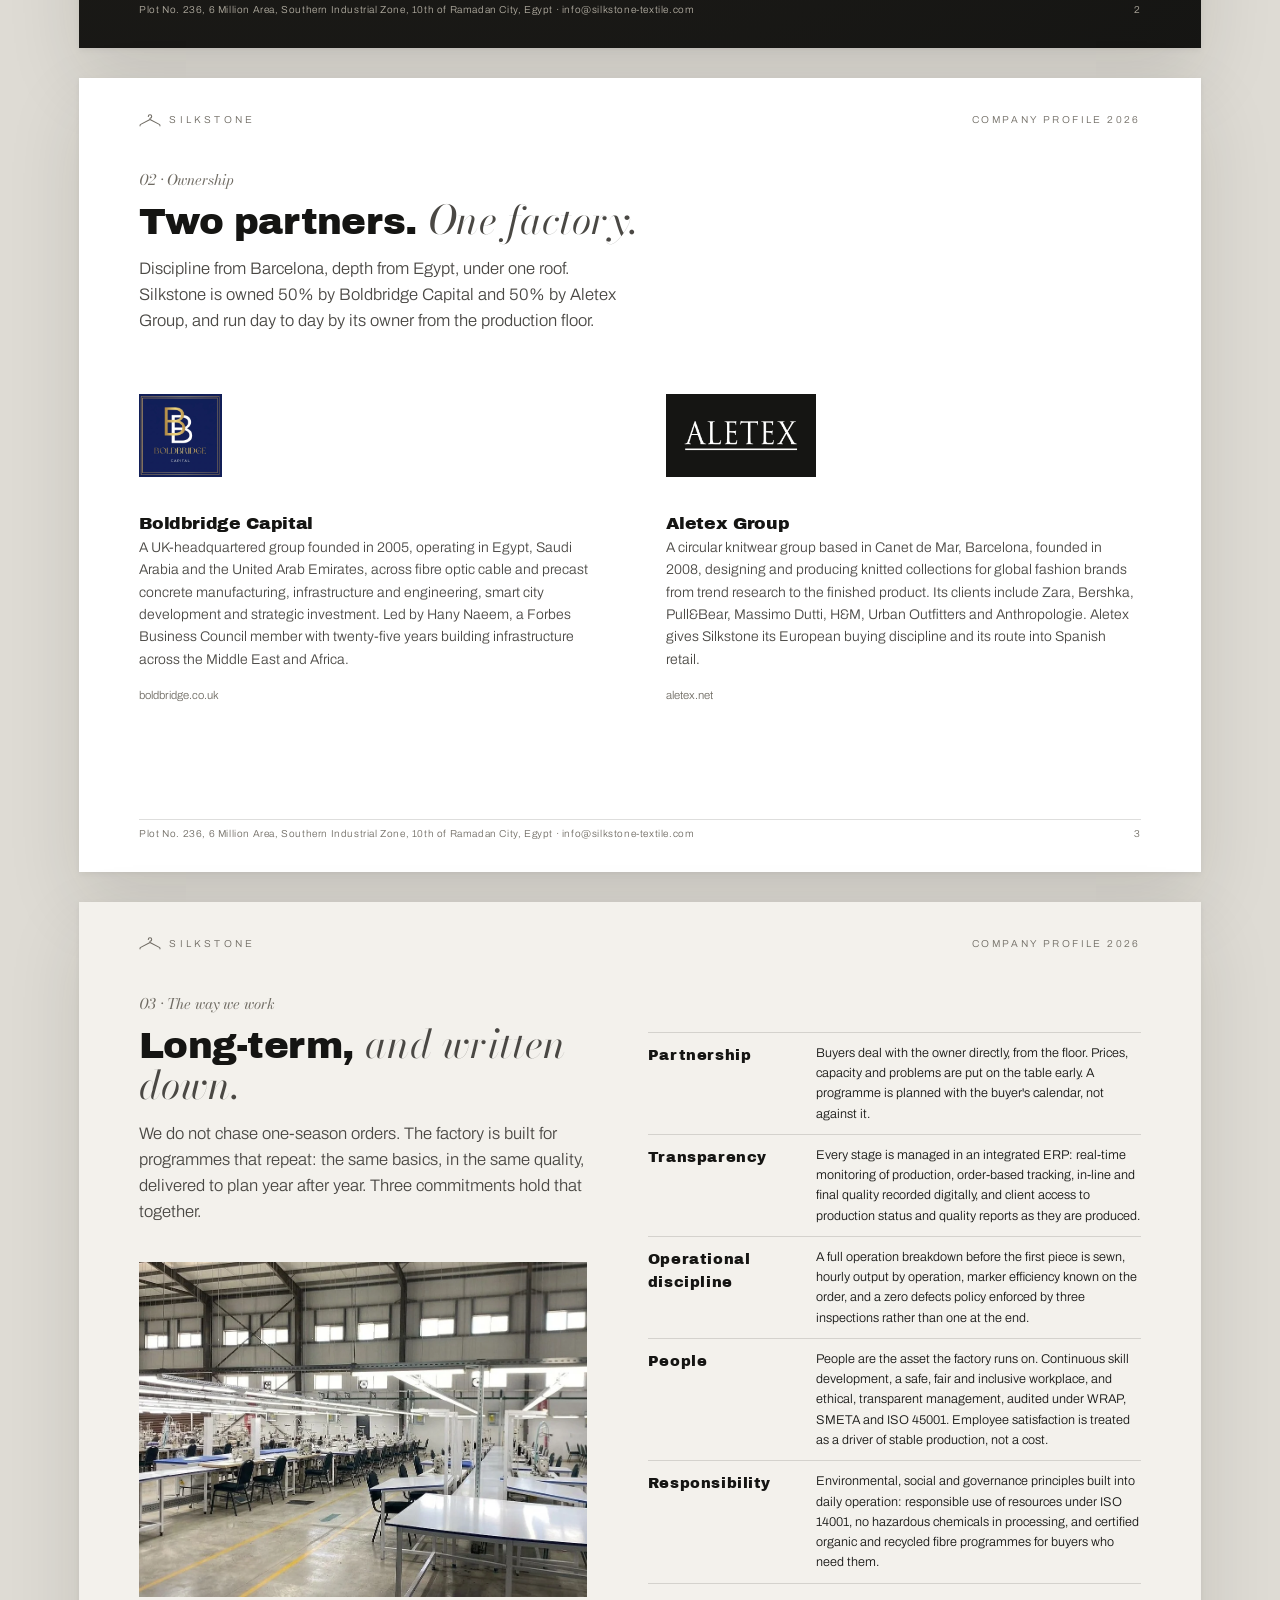
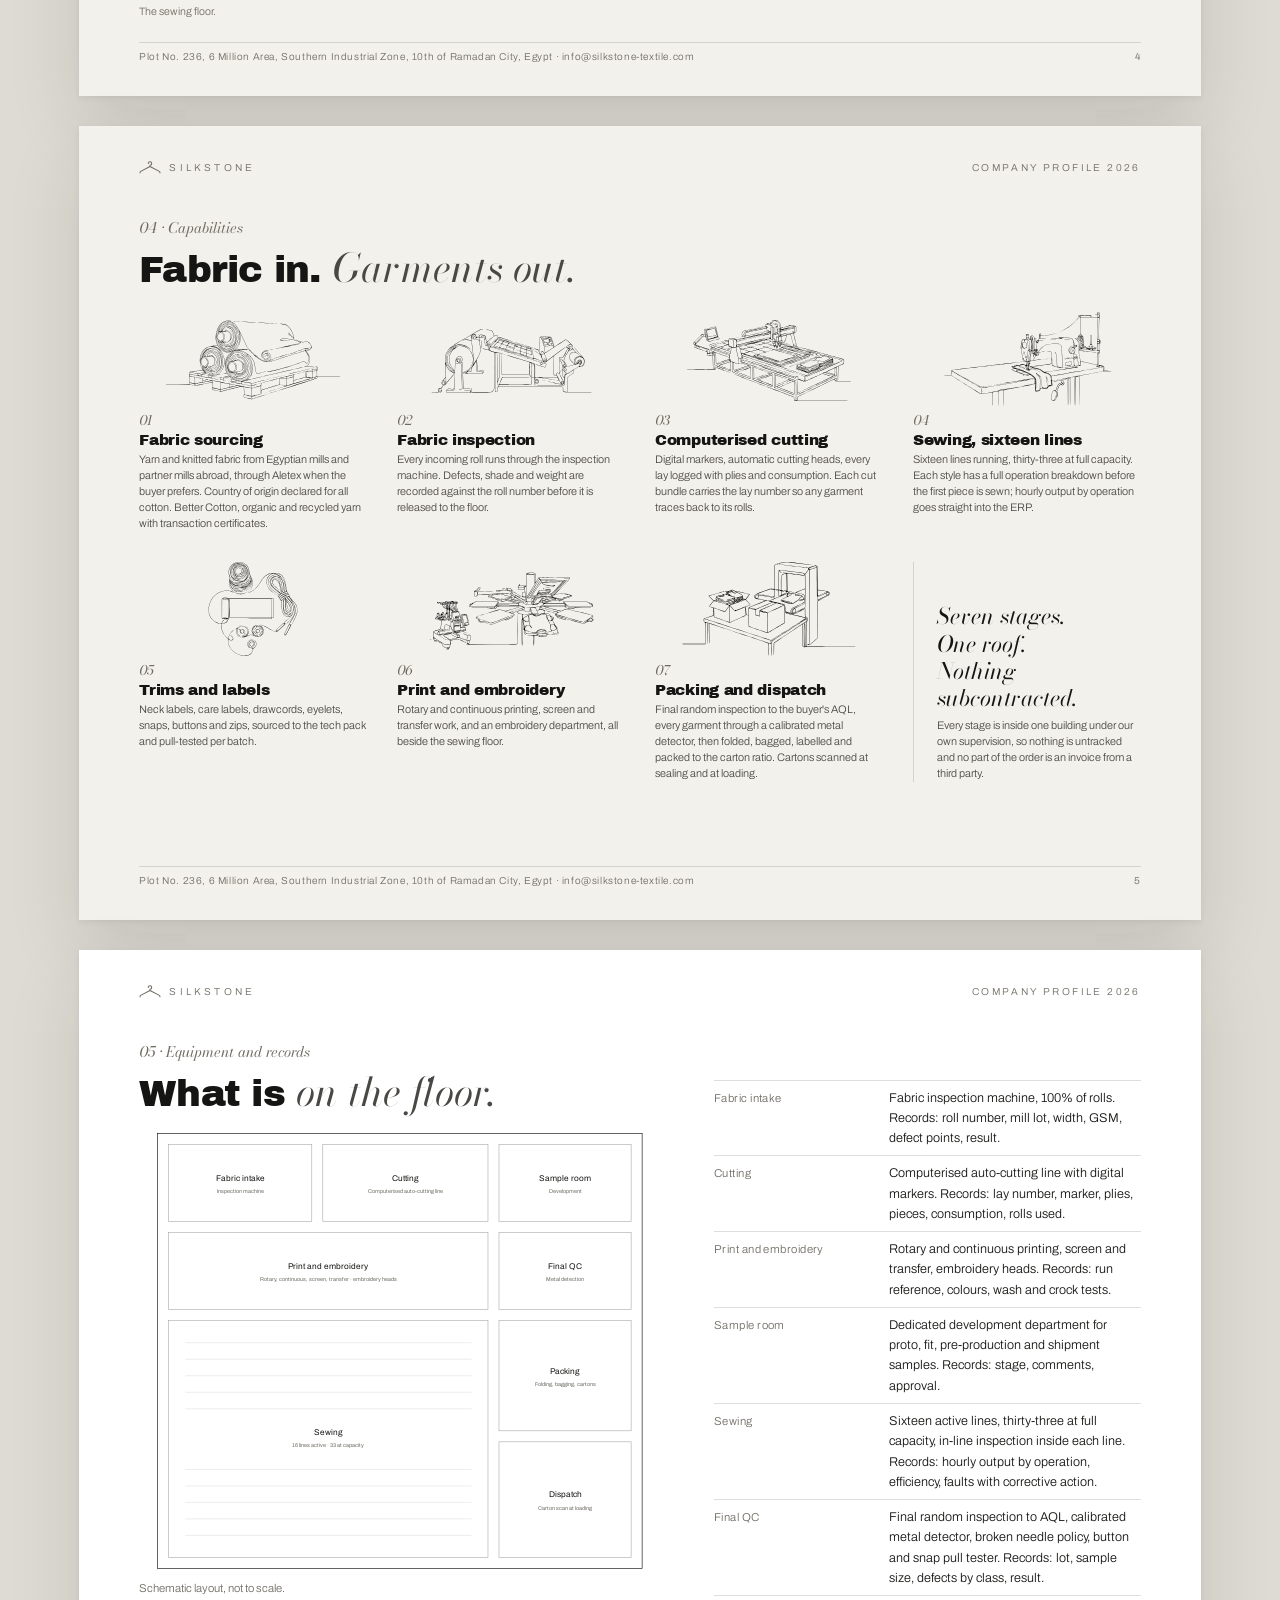
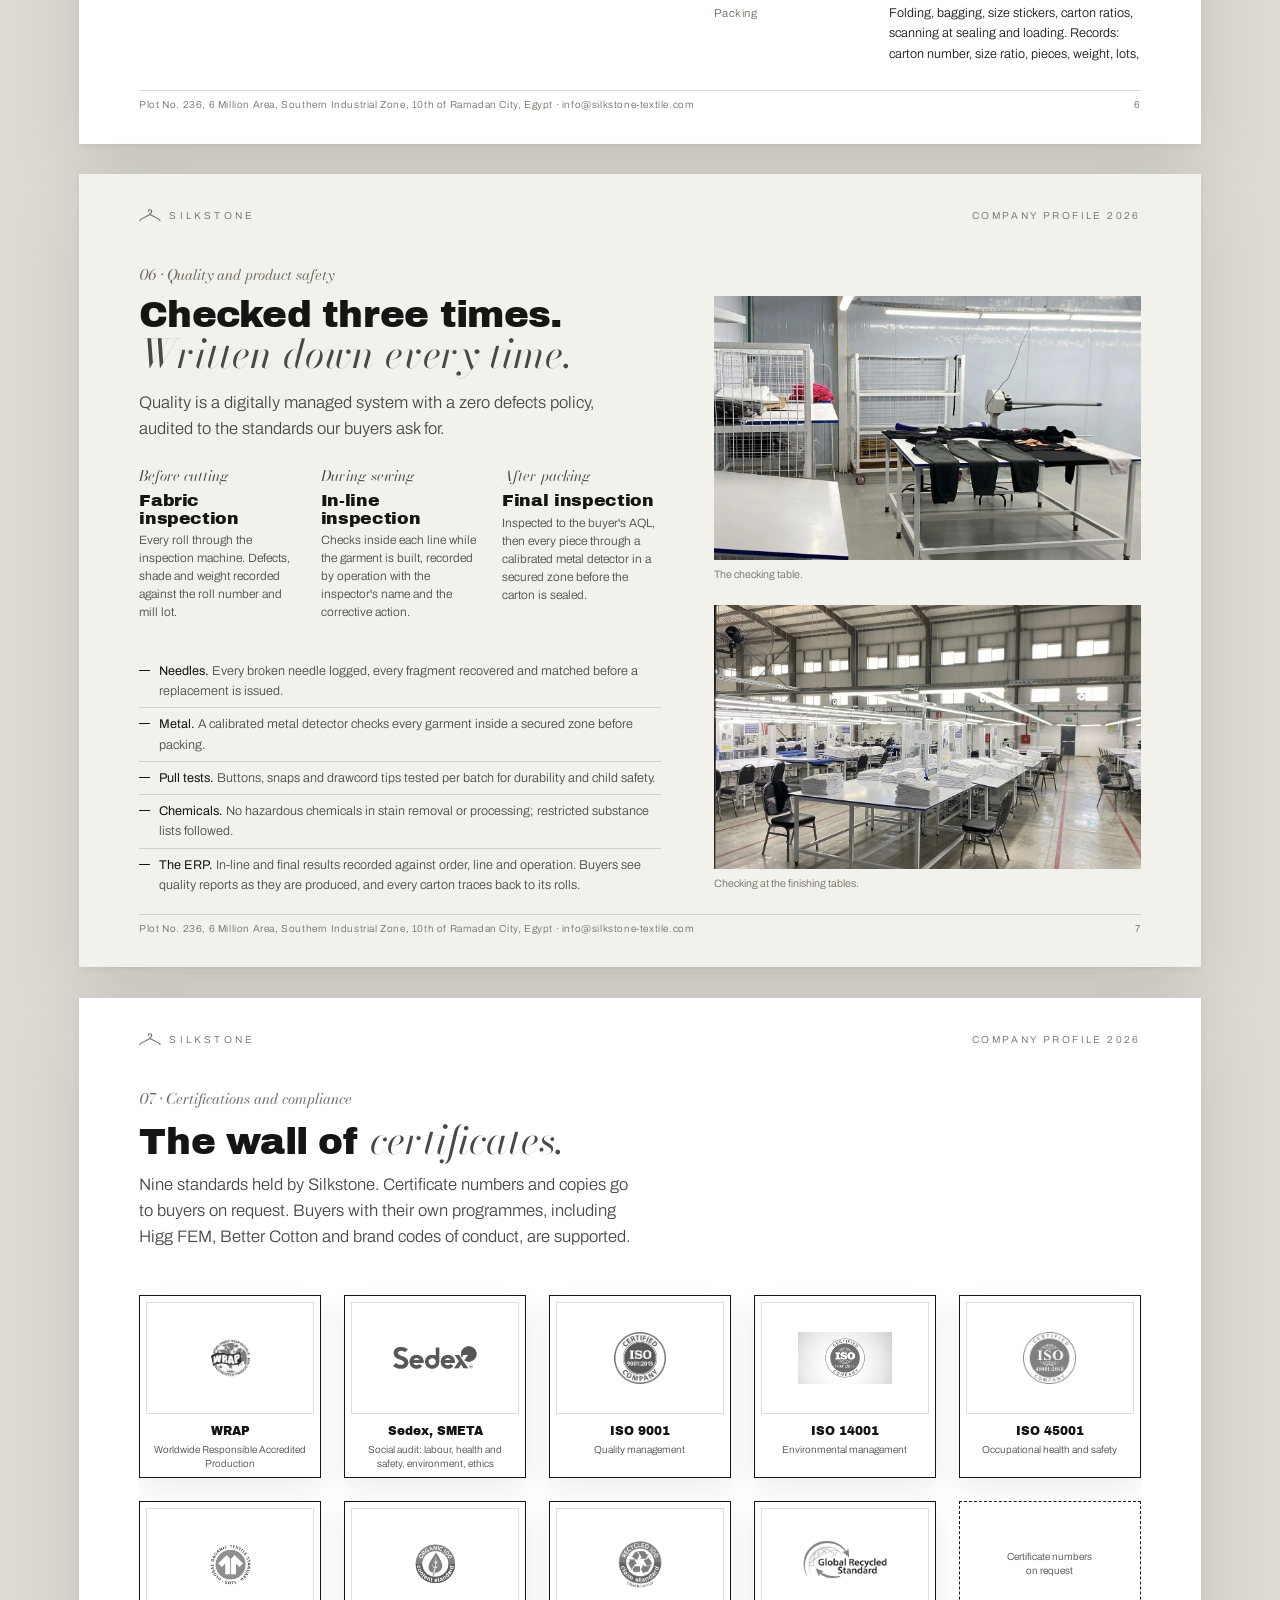
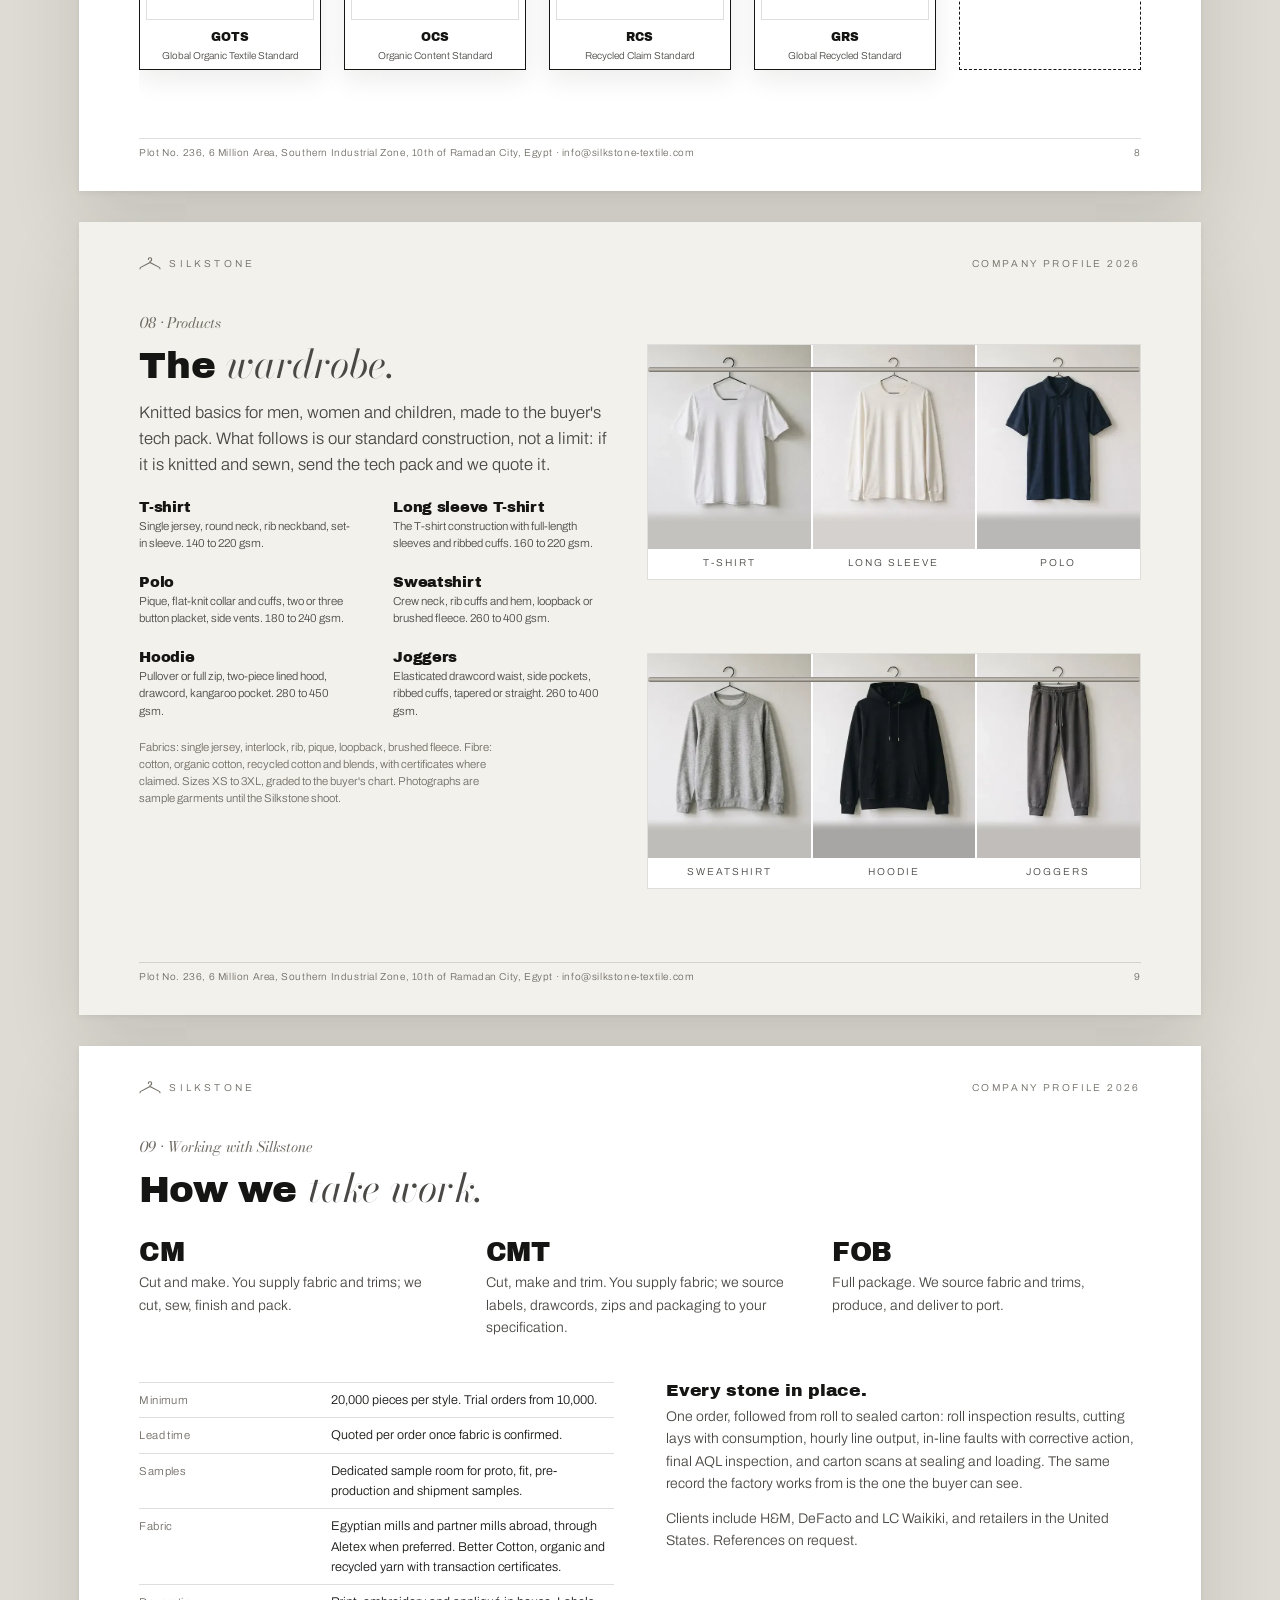
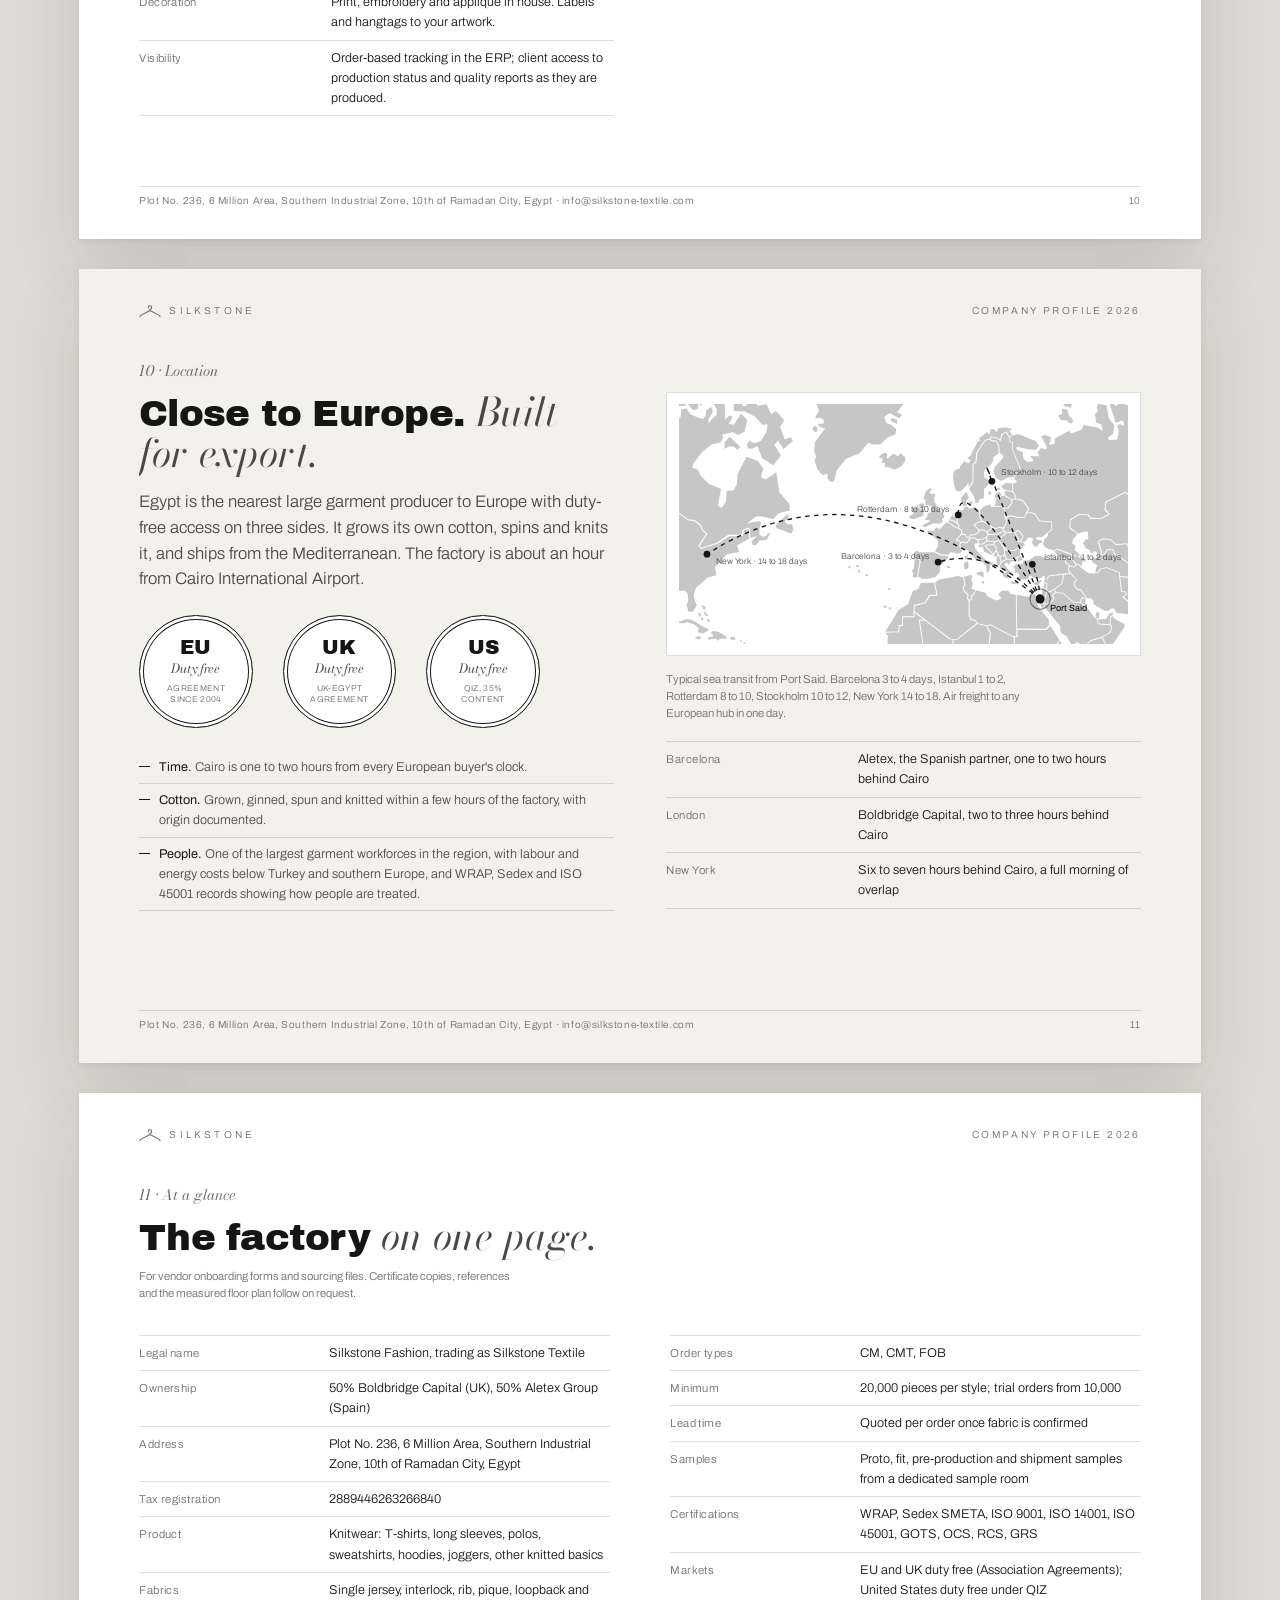
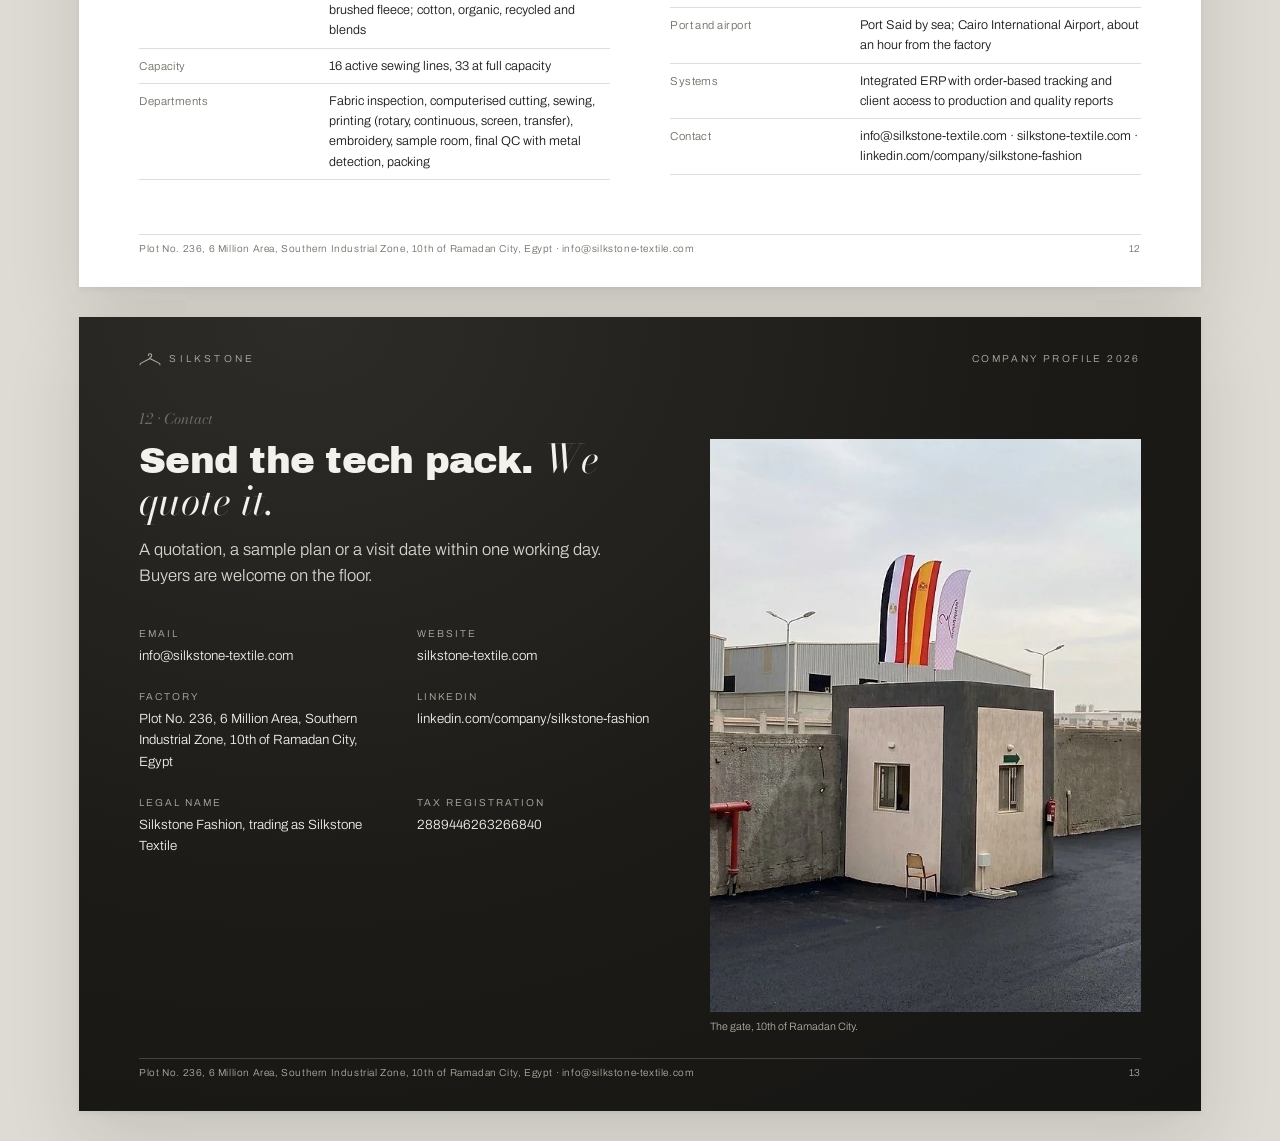
==== commit 5d6ffa1f: "Profile: the way-we-work photograph fills its column to the last row; capabilities closes on a state" ====
--- a/profile/index.html
+++ b/profile/index.html
@@ -88,6 +88,7 @@
 .stage h3{font-size:11.5pt;margin-bottom:4px}
 .stage p{font-size:8.2pt;color:var(--graphite);line-height:1.45;margin:0}
 .stage .num{font-family:var(--silk);font-style:italic;color:var(--ash);font-size:10pt}
+.stage.closing{display:flex;flex-direction:column;justify-content:flex-end;border-left:1px solid var(--line);padding-left:6mm}
 /* plan */
 .plan{width:100%;height:auto;max-height:118mm;display:block}
 .plan .shell{fill:none;stroke:var(--black);stroke-width:1.2}
@@ -212,10 +213,10 @@
   <div class="body">
     <span class="n">03 · The way we work</span>
     <div class="two" style="grid-template-columns:1fr 1.1fr;gap:16mm">
-      <div>
+      <div style="display:flex;flex-direction:column;min-height:0">
         <h2>Long-term, <em>and written down.</em></h2>
         <p class="lead" style="margin-top:4mm">We do not chase one-season orders. The factory is built for programmes that repeat: the same basics, in the same quality, delivered to plan year after year. Three commitments hold that together.</p>
-        <figure class="fig" style="height:52mm;margin-top:8mm"><img src="../assets/img/photo-floor-lines-1400.webp" alt="Sewing lines"><figcaption>The sewing floor.</figcaption></figure>
+        <figure class="fig" style="flex:1;min-height:0;margin-top:6mm"><img src="../assets/img/photo-floor-lines-1400.webp" alt="Sewing lines" style="height:100%"><figcaption>The sewing floor.</figcaption></figure>
       </div>
       <div>
         <div class="rows" style="margin-top:2mm">
@@ -245,7 +246,7 @@
       <div class="stage"><img src="../assets/draw/trims.svg" alt=""><span class="num">05</span><h3>Trims and labels</h3><p>Neck labels, care labels, drawcords, eyelets, snaps, buttons and zips, sourced to the tech pack and pull-tested per batch.</p></div>
       <div class="stage"><img src="../assets/draw/print.svg" alt=""><span class="num">06</span><h3>Print and embroidery</h3><p>Rotary and continuous printing, screen and transfer work, and an embroidery department, all beside the sewing floor.</p></div>
       <div class="stage"><img src="../assets/draw/packing.svg" alt=""><span class="num">07</span><h3>Packing and dispatch</h3><p>Final random inspection to the buyer's AQL, every garment through a calibrated metal detector, then folded, bagged, labelled and packed to the carton ratio. Cartons scanned at sealing and at loading.</p></div>
-      <div class="stage"><figure class="fig" style="height:25mm;margin-bottom:4px"><img src="../assets/img/photo-print-carousel-1400.webp" alt="The print carousel"></figure><span class="num">&nbsp;</span><h3>Nothing subcontracted</h3><p>Every stage above is inside one building under our own supervision, so nothing is untracked and no part of the order is an invoice from a third party.</p></div>
+      <div class="stage closing"><span class="silk" style="display:block;font-size:17pt;line-height:1.2;color:var(--black);margin-bottom:6px">Seven stages.<br>One roof.<br>Nothing subcontracted.</span><p>Every stage is inside one building under our own supervision, so nothing is untracked and no part of the order is an invoice from a third party.</p></div>
     </div>
   </div>
   <div class="foot"><span>Plot No. 236, 6 Million Area, Southern Industrial Zone, 10th of Ramadan City, Egypt · info@silkstone-textile.com</span><span>5</span></div>
